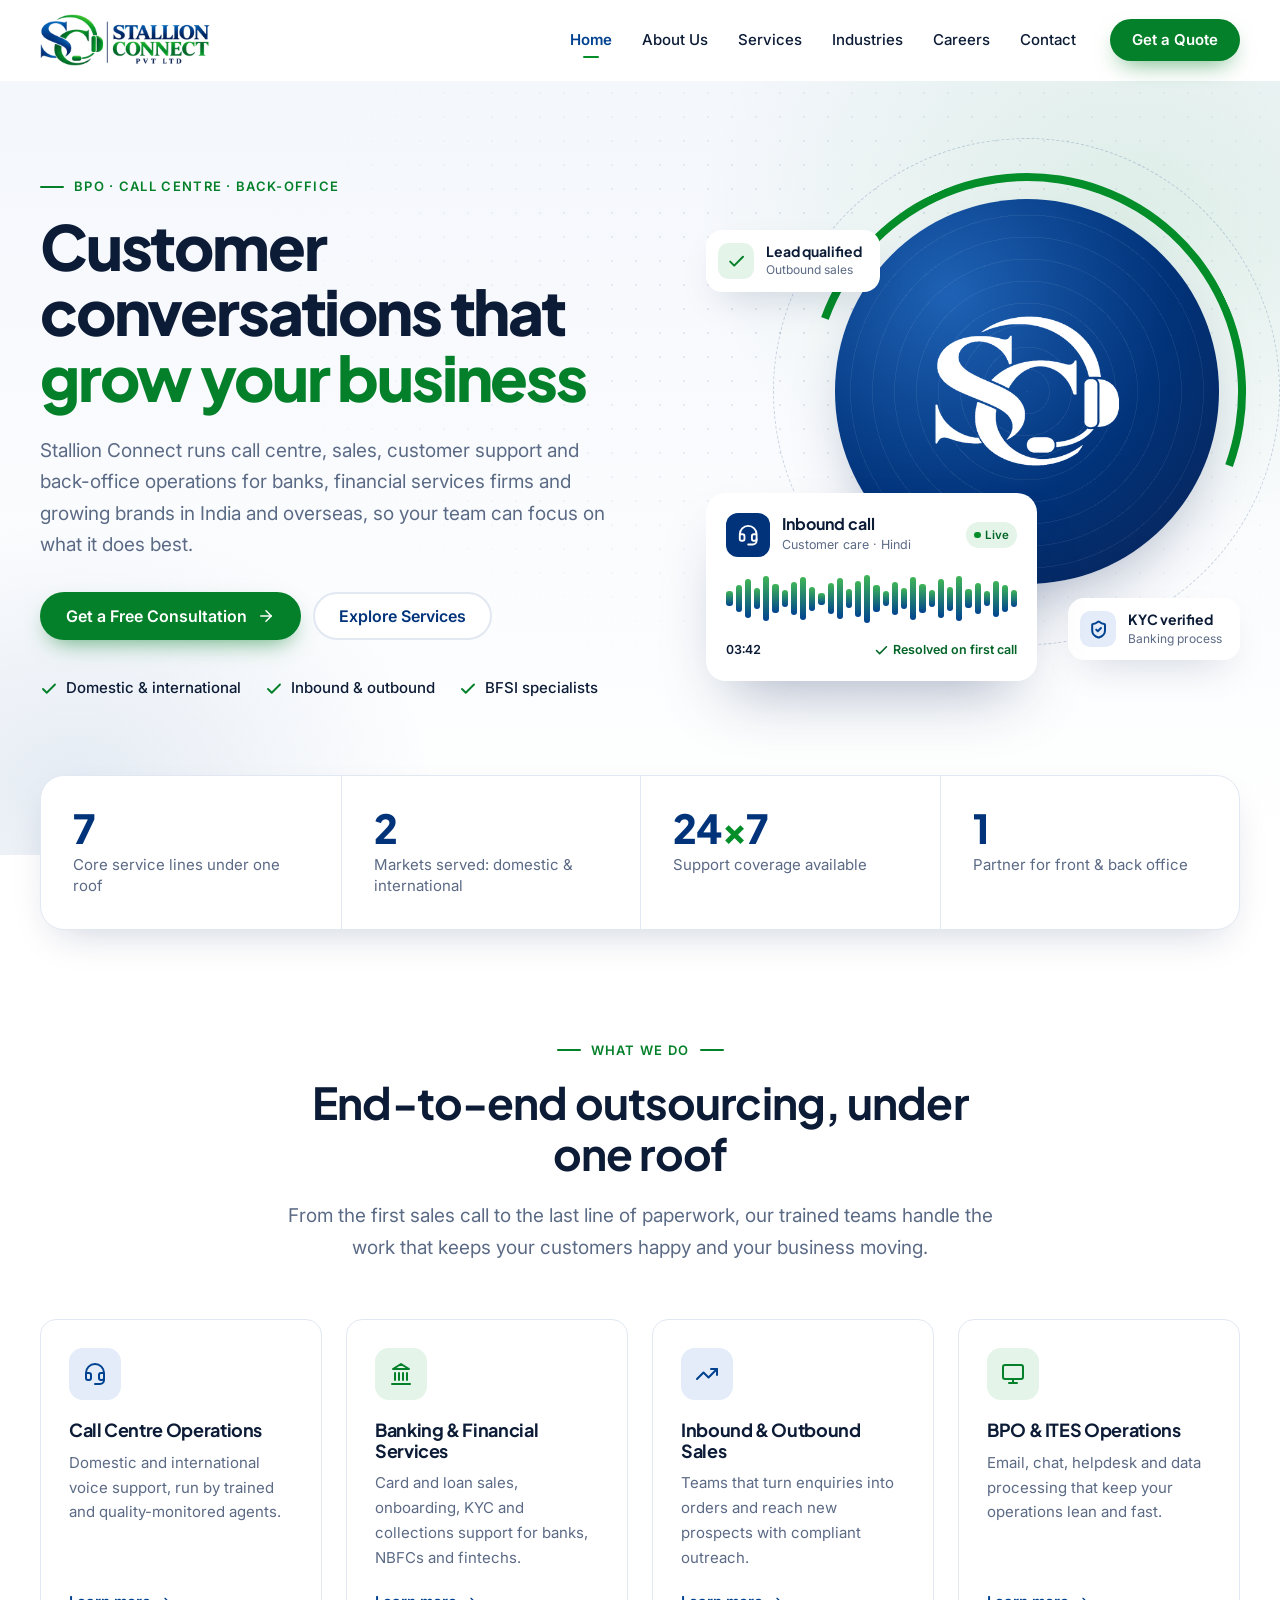
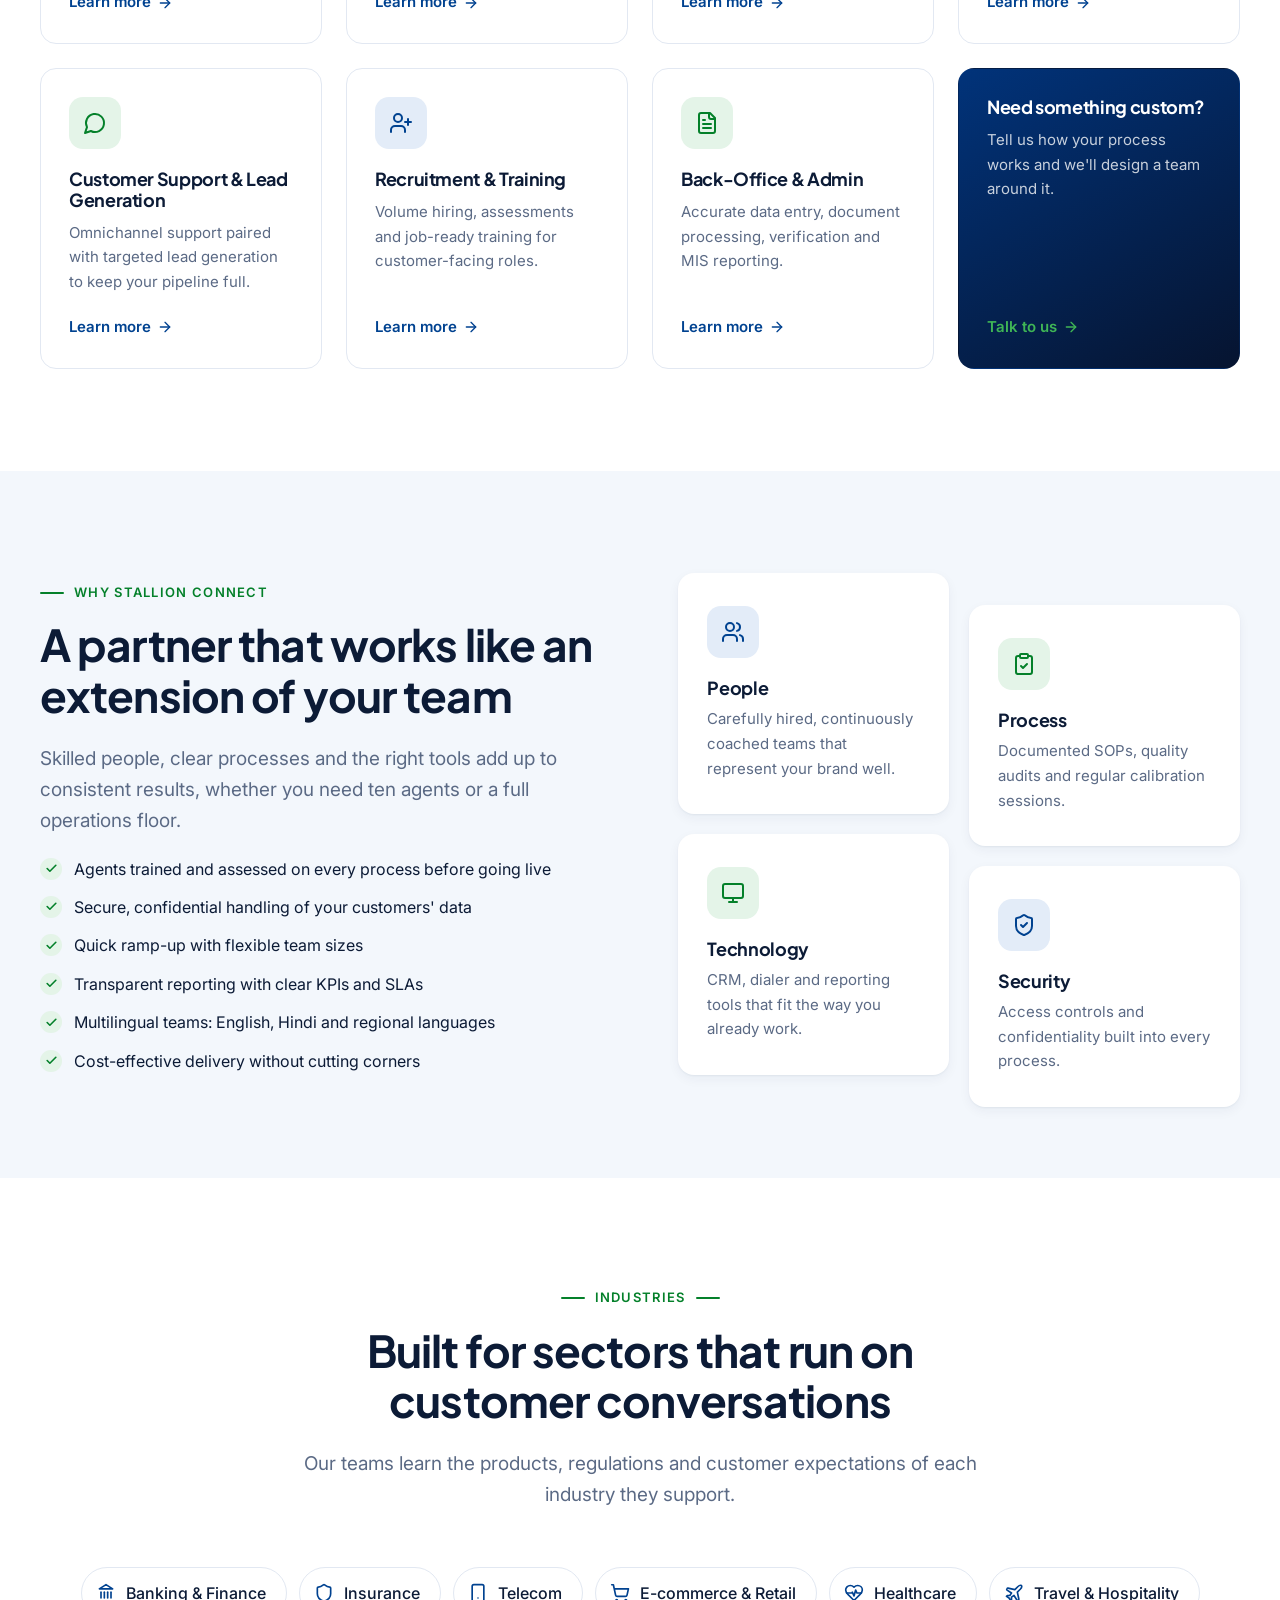
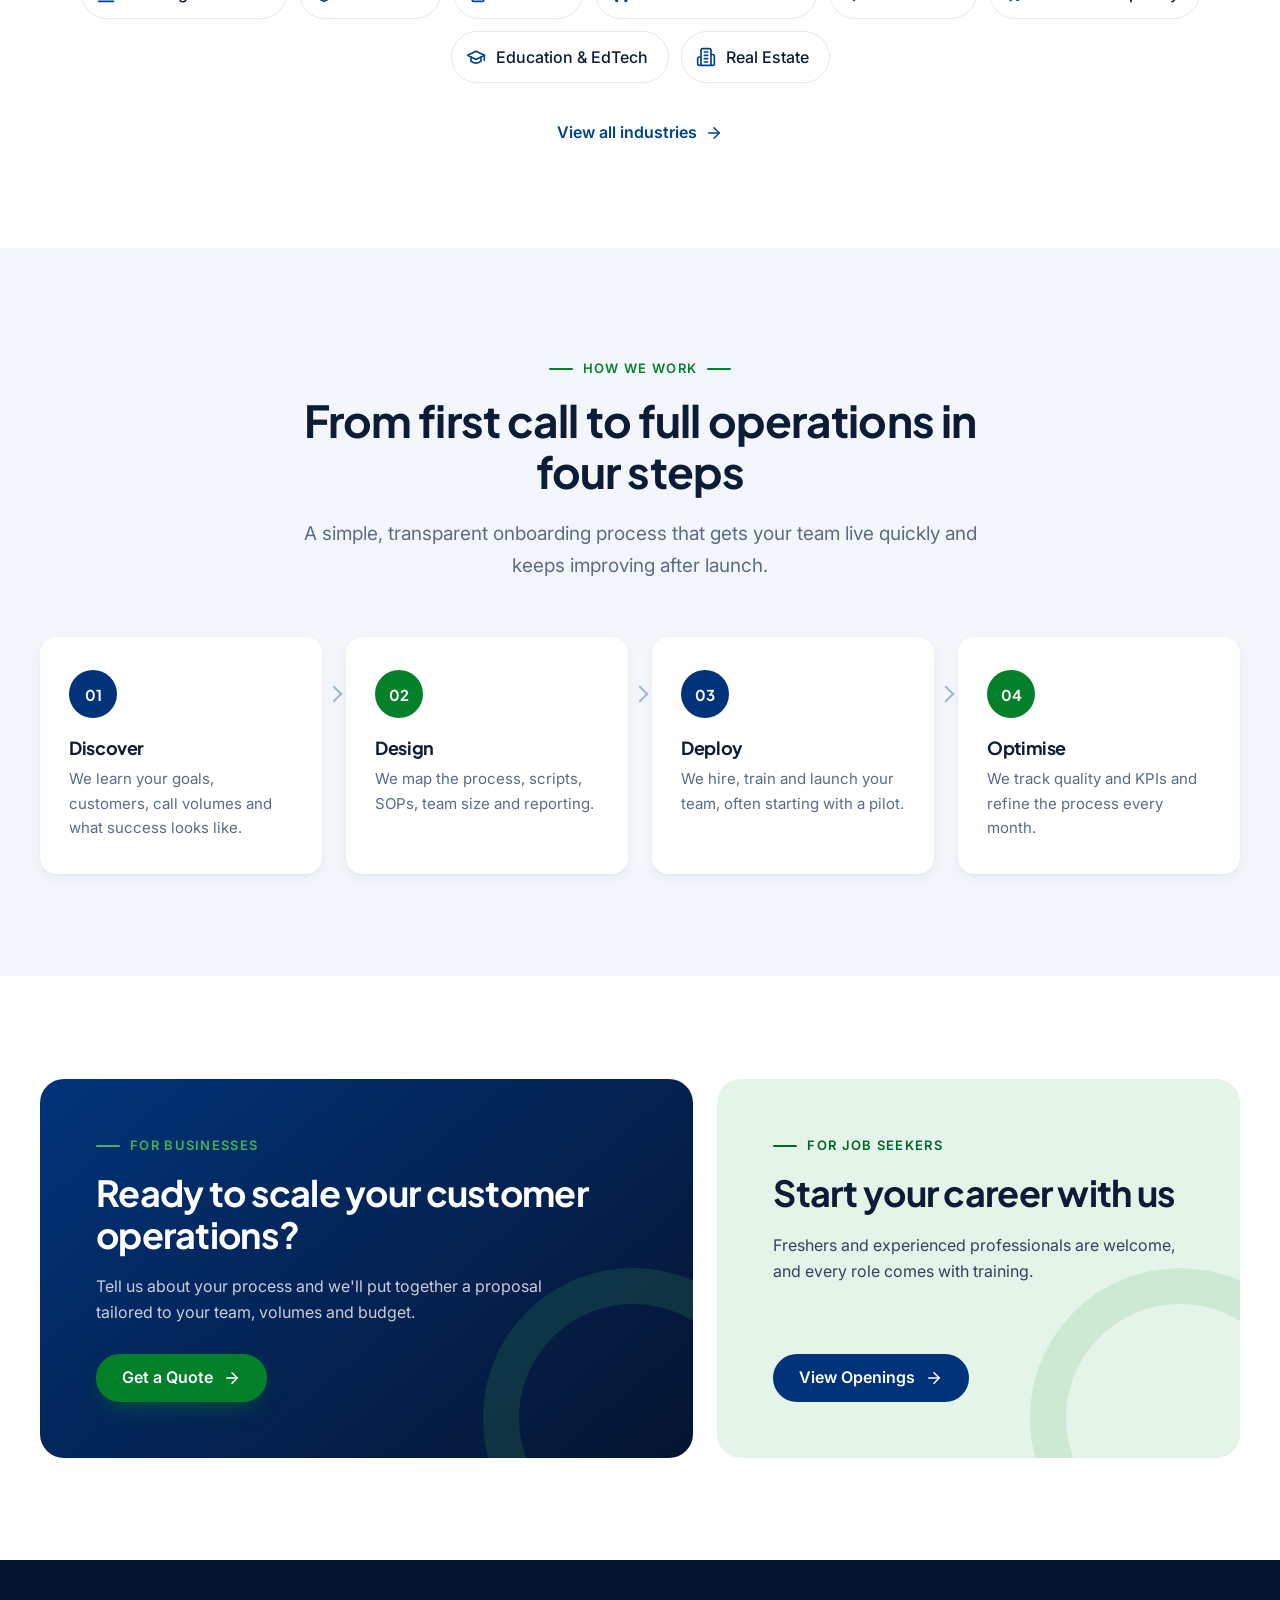
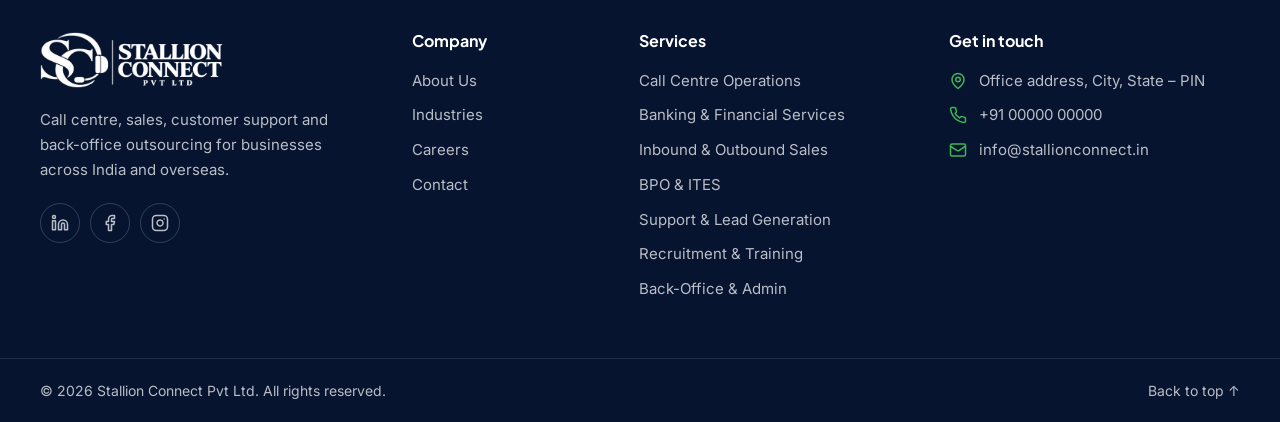
==== index.html @ c13dc46a "Add Stallion Connect company website Six-page static site (Home, About, Services, Industries, Career" ====
<!DOCTYPE html>
<html lang="en">
<head>
  <meta charset="UTF-8">
  <meta name="viewport" content="width=device-width, initial-scale=1">
  <title>Stallion Connect Pvt Ltd | Call Centre, BPO &amp; Back-Office Services</title>
  <meta name="description" content="Stallion Connect Pvt Ltd provides domestic and international call centre operations, banking and financial services outsourcing, inbound and outbound sales, customer support, lead generation, recruitment and back-office services.">
  <meta name="theme-color" content="#01337a">
  <meta property="og:type" content="website">
  <meta property="og:site_name" content="Stallion Connect Pvt Ltd">
  <meta property="og:title" content="Stallion Connect Pvt Ltd | Call Centre, BPO &amp; Back-Office Services">
  <meta property="og:description" content="Call centre, sales, customer support and back-office outsourcing for businesses across India and overseas.">
  <!-- og:image must be a full URL on the live domain -->
  <meta property="og:image" content="https://connectstallion.github.io/assets/img/og-image.jpg">
  <link rel="icon" href="favicon.ico" sizes="any">
  <link rel="icon" type="image/png" sizes="32x32" href="assets/img/favicon-32.png">
  <link rel="apple-touch-icon" href="assets/img/apple-touch-icon.png">
  <link rel="preconnect" href="https://fonts.googleapis.com">
  <link rel="preconnect" href="https://fonts.gstatic.com" crossorigin>
  <link rel="stylesheet" href="https://fonts.googleapis.com/css2?family=Inter:wght@400;500;600&amp;family=Plus+Jakarta+Sans:wght@600;700;800&amp;display=swap">
  <link rel="stylesheet" href="assets/css/styles.css">
  <script>document.documentElement.classList.add('js');</script>
  <script src="assets/js/main.js" defer></script>
</head>
<body>
  <a class="skip-link" href="#main">Skip to content</a>

  <header class="site-header">
    <div class="container header-inner">
      <a class="brand" href="index.html">
        <img src="assets/img/logo.png" alt="Stallion Connect Pvt Ltd" width="490" height="150">
      </a>
      <nav class="site-nav" id="site-nav" aria-label="Main">
        <ul class="nav-list">
          <li><a href="index.html" aria-current="page">Home</a></li>
          <li><a href="about.html">About Us</a></li>
          <li><a href="services.html">Services</a></li>
          <li><a href="industries.html">Industries</a></li>
          <li><a href="careers.html">Careers</a></li>
          <li><a href="contact.html">Contact</a></li>
        </ul>
        <a class="btn btn-primary btn-sm nav-cta" href="contact.html">Get a Quote</a>
      </nav>
      <button class="nav-toggle" type="button" aria-expanded="false" aria-controls="site-nav" aria-label="Open menu">
        <span></span><span></span><span></span>
      </button>
    </div>
  </header>

  <main id="main">
    <!-- Hero -->
    <section class="hero">
      <div class="container hero-grid">
        <div class="hero-copy">
          <span class="eyebrow">BPO · Call Centre · Back-Office</span>
          <h1>Customer conversations that <span class="text-accent">grow your business</span></h1>
          <p class="lead">Stallion Connect runs call centre, sales, customer support and back-office operations for banks, financial services firms and growing brands in India and overseas, so your team can focus on what it does best.</p>
          <div class="hero-actions">
            <a class="btn btn-primary" href="contact.html">Get a Free Consultation <svg class="i" viewBox="0 0 24 24" aria-hidden="true"><path d="M5 12h14"/><path d="m12 5 7 7-7 7"/></svg></a>
            <a class="btn btn-secondary" href="services.html">Explore Services</a>
          </div>
          <ul class="hero-points">
            <li><svg class="i" viewBox="0 0 24 24" aria-hidden="true"><path d="M20 6 9 17l-5-5"/></svg>Domestic &amp; international</li>
            <li><svg class="i" viewBox="0 0 24 24" aria-hidden="true"><path d="M20 6 9 17l-5-5"/></svg>Inbound &amp; outbound</li>
            <li><svg class="i" viewBox="0 0 24 24" aria-hidden="true"><path d="M20 6 9 17l-5-5"/></svg>BFSI specialists</li>
          </ul>
        </div>

        <div class="hero-visual" aria-hidden="true">
          <div class="hv-orb">
            <span class="hv-ring"></span>
            <span class="hv-arc"></span>
            <div class="hv-circle"><img src="assets/img/logo-mark-white.png" alt="" width="320" height="320"></div>
          </div>
          <div class="hv-card hv-chip hv-chip-1">
            <span class="hv-chip-icon"><svg class="i" viewBox="0 0 24 24"><path d="M20 6 9 17l-5-5"/></svg></span>
            <span><strong>Lead qualified</strong><small>Outbound sales</small></span>
          </div>
          <div class="hv-card hv-chip hv-chip-2">
            <span class="hv-chip-icon"><svg class="i" viewBox="0 0 24 24"><path d="M20 13c0 5-3.5 7.5-7.66 8.95a1 1 0 0 1-.67-.01C7.5 20.5 4 18 4 13V6a1 1 0 0 1 1-1c2 0 4.5-1.2 6.24-2.72a1.17 1.17 0 0 1 1.52 0C14.51 3.81 17 5 19 5a1 1 0 0 1 1 1z"/><path d="m9 12 2 2 4-4"/></svg></span>
            <span><strong>KYC verified</strong><small>Banking process</small></span>
          </div>
          <div class="hv-card hv-call">
            <div class="hv-call-head">
              <span class="hv-avatar"><svg class="i" viewBox="0 0 24 24"><path d="M3 11h3a2 2 0 0 1 2 2v3a2 2 0 0 1-2 2H5a2 2 0 0 1-2-2v-5Zm0 0a9 9 0 1 1 18 0m0 0v5a2 2 0 0 1-2 2h-1a2 2 0 0 1-2-2v-3a2 2 0 0 1 2-2h3Z"/><path d="M21 16v2a4 4 0 0 1-4 4h-5"/></svg></span>
              <span class="hv-call-text"><strong>Inbound call</strong><small>Customer care · Hindi</small></span>
              <span class="hv-live"><i></i>Live</span>
            </div>
            <div class="hv-wave">
              <span style="--h:30%"></span><span style="--h:55%"></span><span style="--h:80%"></span><span style="--h:45%"></span>
              <span style="--h:95%"></span><span style="--h:60%"></span><span style="--h:35%"></span><span style="--h:70%"></span>
              <span style="--h:90%"></span><span style="--h:50%"></span><span style="--h:25%"></span><span style="--h:65%"></span>
              <span style="--h:85%"></span><span style="--h:40%"></span><span style="--h:75%"></span><span style="--h:100%"></span>
              <span style="--h:55%"></span><span style="--h:30%"></span><span style="--h:70%"></span><span style="--h:45%"></span>
              <span style="--h:90%"></span><span style="--h:60%"></span><span style="--h:35%"></span><span style="--h:80%"></span>
              <span style="--h:50%"></span><span style="--h:95%"></span><span style="--h:40%"></span><span style="--h:65%"></span>
              <span style="--h:30%"></span><span style="--h:75%"></span><span style="--h:55%"></span><span style="--h:35%"></span>
            </div>
            <div class="hv-call-foot">
              <span class="hv-timer">03:42</span>
              <span class="hv-tag"><svg class="i" viewBox="0 0 24 24"><path d="M20 6 9 17l-5-5"/></svg>Resolved on first call</span>
            </div>
          </div>
        </div>
      </div>
    </section>

    <!-- At a glance -->
    <section class="highlights" aria-label="At a glance">
      <div class="container">
        <!-- TODO: confirm these figures with the client -->
        <ul class="highlight-grid">
          <li><strong>7</strong><span>Core service lines under one roof</span></li>
          <li><strong>2</strong><span>Markets served: domestic &amp; international</span></li>
          <li><strong>24<span>×</span>7</strong><span>Support coverage available</span></li>
          <li><strong>1</strong><span>Partner for front &amp; back office</span></li>
        </ul>
      </div>
    </section>

    <!-- Services -->
    <section class="section">
      <div class="container">
        <div class="section-head center reveal">
          <span class="eyebrow">What we do</span>
          <h2>End-to-end outsourcing, under one roof</h2>
          <p class="lead">From the first sales call to the last line of paperwork, our trained teams handle the work that keeps your customers happy and your business moving.</p>
        </div>

        <div class="grid grid-4">
          <a class="service-card reveal" href="services.html#call-centre">
            <span class="icon-badge"><svg class="i" viewBox="0 0 24 24" aria-hidden="true"><path d="M3 11h3a2 2 0 0 1 2 2v3a2 2 0 0 1-2 2H5a2 2 0 0 1-2-2v-5Zm0 0a9 9 0 1 1 18 0m0 0v5a2 2 0 0 1-2 2h-1a2 2 0 0 1-2-2v-3a2 2 0 0 1 2-2h3Z"/><path d="M21 16v2a4 4 0 0 1-4 4h-5"/></svg></span>
            <h3>Call Centre Operations</h3>
            <p>Domestic and international voice support, run by trained and quality-monitored agents.</p>
            <span class="card-link">Learn more <svg class="i" viewBox="0 0 24 24" aria-hidden="true"><path d="M5 12h14"/><path d="m12 5 7 7-7 7"/></svg></span>
          </a>
          <a class="service-card reveal" style="--d:1" href="services.html#banking">
            <span class="icon-badge is-green"><svg class="i" viewBox="0 0 24 24" aria-hidden="true"><path d="M3 22h18"/><path d="M6 18v-7"/><path d="M10 18v-7"/><path d="M14 18v-7"/><path d="M18 18v-7"/><path d="M12 2 20 7H4z"/></svg></span>
            <h3>Banking &amp; Financial Services</h3>
            <p>Card and loan sales, onboarding, KYC and collections support for banks, NBFCs and fintechs.</p>
            <span class="card-link">Learn more <svg class="i" viewBox="0 0 24 24" aria-hidden="true"><path d="M5 12h14"/><path d="m12 5 7 7-7 7"/></svg></span>
          </a>
          <a class="service-card reveal" style="--d:2" href="services.html#sales">
            <span class="icon-badge"><svg class="i" viewBox="0 0 24 24" aria-hidden="true"><path d="m22 7-8.5 8.5-5-5L2 17"/><path d="M16 7h6v6"/></svg></span>
            <h3>Inbound &amp; Outbound Sales</h3>
            <p>Teams that turn enquiries into orders and reach new prospects with compliant outreach.</p>
            <span class="card-link">Learn more <svg class="i" viewBox="0 0 24 24" aria-hidden="true"><path d="M5 12h14"/><path d="m12 5 7 7-7 7"/></svg></span>
          </a>
          <a class="service-card reveal" style="--d:3" href="services.html#bpo-ites">
            <span class="icon-badge is-green"><svg class="i" viewBox="0 0 24 24" aria-hidden="true"><rect width="20" height="14" x="2" y="3" rx="2"/><path d="M8 21h8"/><path d="M12 17v4"/></svg></span>
            <h3>BPO &amp; ITES Operations</h3>
            <p>Email, chat, helpdesk and data processing that keep your operations lean and fast.</p>
            <span class="card-link">Learn more <svg class="i" viewBox="0 0 24 24" aria-hidden="true"><path d="M5 12h14"/><path d="m12 5 7 7-7 7"/></svg></span>
          </a>
          <a class="service-card reveal" href="services.html#support-leads">
            <span class="icon-badge is-green"><svg class="i" viewBox="0 0 24 24" aria-hidden="true"><path d="M7.9 20A9 9 0 1 0 4 16.1L2 22Z"/></svg></span>
            <h3>Customer Support &amp; Lead Generation</h3>
            <p>Omnichannel support paired with targeted lead generation to keep your pipeline full.</p>
            <span class="card-link">Learn more <svg class="i" viewBox="0 0 24 24" aria-hidden="true"><path d="M5 12h14"/><path d="m12 5 7 7-7 7"/></svg></span>
          </a>
          <a class="service-card reveal" style="--d:1" href="services.html#recruitment">
            <span class="icon-badge"><svg class="i" viewBox="0 0 24 24" aria-hidden="true"><path d="M16 21v-2a4 4 0 0 0-4-4H6a4 4 0 0 0-4 4v2"/><circle cx="9" cy="7" r="4"/><path d="M19 8v6"/><path d="M22 11h-6"/></svg></span>
            <h3>Recruitment &amp; Training</h3>
            <p>Volume hiring, assessments and job-ready training for customer-facing roles.</p>
            <span class="card-link">Learn more <svg class="i" viewBox="0 0 24 24" aria-hidden="true"><path d="M5 12h14"/><path d="m12 5 7 7-7 7"/></svg></span>
          </a>
          <a class="service-card reveal" style="--d:2" href="services.html#back-office">
            <span class="icon-badge is-green"><svg class="i" viewBox="0 0 24 24" aria-hidden="true"><path d="M15 2H6a2 2 0 0 0-2 2v16a2 2 0 0 0 2 2h12a2 2 0 0 0 2-2V7Z"/><path d="M14 2v4a2 2 0 0 0 2 2h4"/><path d="M10 9H8"/><path d="M16 13H8"/><path d="M16 17H8"/></svg></span>
            <h3>Back-Office &amp; Admin</h3>
            <p>Accurate data entry, document processing, verification and MIS reporting.</p>
            <span class="card-link">Learn more <svg class="i" viewBox="0 0 24 24" aria-hidden="true"><path d="M5 12h14"/><path d="m12 5 7 7-7 7"/></svg></span>
          </a>
          <a class="service-card is-cta reveal" style="--d:3" href="contact.html">
            <h3>Need something custom?</h3>
            <p>Tell us how your process works and we'll design a team around it.</p>
            <span class="card-link">Talk to us <svg class="i" viewBox="0 0 24 24" aria-hidden="true"><path d="M5 12h14"/><path d="m12 5 7 7-7 7"/></svg></span>
          </a>
        </div>
      </div>
    </section>

    <!-- Why us -->
    <section class="section section-soft">
      <div class="container split">
        <div class="reveal">
          <span class="eyebrow">Why Stallion Connect</span>
          <h2 class="h2">A partner that works like an extension of your team</h2>
          <p class="lead">Skilled people, clear processes and the right tools add up to consistent results, whether you need ten agents or a full operations floor.</p>
          <ul class="check-list">
            <li>Agents trained and assessed on every process before going live</li>
            <li>Secure, confidential handling of your customers' data</li>
            <li>Quick ramp-up with flexible team sizes</li>
            <li>Transparent reporting with clear KPIs and SLAs</li>
            <li>Multilingual teams: English, Hindi and regional languages</li>
            <li>Cost-effective delivery without cutting corners</li>
          </ul>
        </div>
        <div class="feature-tiles">
          <div class="card reveal">
            <span class="icon-badge"><svg class="i" viewBox="0 0 24 24" aria-hidden="true"><path d="M16 21v-2a4 4 0 0 0-4-4H6a4 4 0 0 0-4 4v2"/><circle cx="9" cy="7" r="4"/><path d="M22 21v-2a4 4 0 0 0-3-3.87"/><path d="M16 3.13a4 4 0 0 1 0 7.75"/></svg></span>
            <h3>People</h3>
            <p>Carefully hired, continuously coached teams that represent your brand well.</p>
          </div>
          <div class="card reveal" style="--d:1">
            <span class="icon-badge is-green"><svg class="i" viewBox="0 0 24 24" aria-hidden="true"><rect width="8" height="4" x="8" y="2" rx="1"/><path d="M16 4h2a2 2 0 0 1 2 2v14a2 2 0 0 1-2 2H6a2 2 0 0 1-2-2V6a2 2 0 0 1 2-2h2"/><path d="m9 14 2 2 4-4"/></svg></span>
            <h3>Process</h3>
            <p>Documented SOPs, quality audits and regular calibration sessions.</p>
          </div>
          <div class="card reveal" style="--d:2">
            <span class="icon-badge is-green"><svg class="i" viewBox="0 0 24 24" aria-hidden="true"><rect width="20" height="14" x="2" y="3" rx="2"/><path d="M8 21h8"/><path d="M12 17v4"/></svg></span>
            <h3>Technology</h3>
            <p>CRM, dialer and reporting tools that fit the way you already work.</p>
          </div>
          <div class="card reveal" style="--d:3">
            <span class="icon-badge"><svg class="i" viewBox="0 0 24 24" aria-hidden="true"><path d="M20 13c0 5-3.5 7.5-7.66 8.95a1 1 0 0 1-.67-.01C7.5 20.5 4 18 4 13V6a1 1 0 0 1 1-1c2 0 4.5-1.2 6.24-2.72a1.17 1.17 0 0 1 1.52 0C14.51 3.81 17 5 19 5a1 1 0 0 1 1 1z"/><path d="m9 12 2 2 4-4"/></svg></span>
            <h3>Security</h3>
            <p>Access controls and confidentiality built into every process.</p>
          </div>
        </div>
      </div>
    </section>

    <!-- Industries -->
    <section class="section">
      <div class="container">
        <div class="section-head center reveal">
          <span class="eyebrow">Industries</span>
          <h2>Built for sectors that run on customer conversations</h2>
          <p class="lead">Our teams learn the products, regulations and customer expectations of each industry they support.</p>
        </div>
        <ul class="chip-list reveal">
          <li><a class="chip" href="industries.html#bfsi"><svg class="i" viewBox="0 0 24 24" aria-hidden="true"><path d="M3 22h18"/><path d="M6 18v-7"/><path d="M10 18v-7"/><path d="M14 18v-7"/><path d="M18 18v-7"/><path d="M12 2 20 7H4z"/></svg>Banking &amp; Finance</a></li>
          <li><a class="chip" href="industries.html#insurance"><svg class="i" viewBox="0 0 24 24" aria-hidden="true"><path d="M20 13c0 5-3.5 7.5-7.66 8.95a1 1 0 0 1-.67-.01C7.5 20.5 4 18 4 13V6a1 1 0 0 1 1-1c2 0 4.5-1.2 6.24-2.72a1.17 1.17 0 0 1 1.52 0C14.51 3.81 17 5 19 5a1 1 0 0 1 1 1z"/></svg>Insurance</a></li>
          <li><a class="chip" href="industries.html#telecom"><svg class="i" viewBox="0 0 24 24" aria-hidden="true"><rect width="14" height="20" x="5" y="2" rx="2"/><path d="M12 18h.01"/></svg>Telecom</a></li>
          <li><a class="chip" href="industries.html#ecommerce"><svg class="i" viewBox="0 0 24 24" aria-hidden="true"><circle cx="8" cy="21" r="1"/><circle cx="19" cy="21" r="1"/><path d="M2.05 2.05h2l2.66 12.42a2 2 0 0 0 2 1.58h9.78a2 2 0 0 0 1.95-1.57l1.65-7.43H5.12"/></svg>E-commerce &amp; Retail</a></li>
          <li><a class="chip" href="industries.html#healthcare"><svg class="i" viewBox="0 0 24 24" aria-hidden="true"><path d="M19 14c1.49-1.46 3-3.21 3-5.5A5.5 5.5 0 0 0 16.5 3c-1.76 0-3 .5-4.5 2-1.5-1.5-2.74-2-4.5-2A5.5 5.5 0 0 0 2 8.5c0 2.3 1.5 4.05 3 5.5l7 7Z"/><path d="M3.22 12H9.5l.5-1 2 4.5 2-7 1.5 3.5h5.27"/></svg>Healthcare</a></li>
          <li><a class="chip" href="industries.html#travel"><svg class="i" viewBox="0 0 24 24" aria-hidden="true"><path d="M17.8 19.2 16 11l3.5-3.5C21 6 21.5 4 21 3c-1-.5-3 0-4.5 1.5L13 8 4.8 6.2c-.5-.1-.9.1-1.1.5l-.3.5c-.2.5-.1 1 .3 1.3L9 12l-2 3H4l-1 1 3 2 2 3 1-1v-3l3-2 3.5 5.3c.3.4.8.5 1.3.3l.5-.2c.4-.3.6-.7.5-1.2z"/></svg>Travel &amp; Hospitality</a></li>
          <li><a class="chip" href="industries.html#education"><svg class="i" viewBox="0 0 24 24" aria-hidden="true"><path d="M22 10 12 5 2 10l10 5 10-5Z"/><path d="M22 10v6"/><path d="M6 12v5c3 3 9 3 12 0v-5"/></svg>Education &amp; EdTech</a></li>
          <li><a class="chip" href="industries.html#real-estate"><svg class="i" viewBox="0 0 24 24" aria-hidden="true"><path d="M6 22V4a2 2 0 0 1 2-2h8a2 2 0 0 1 2 2v18Z"/><path d="M6 12H4a2 2 0 0 0-2 2v6a2 2 0 0 0 2 2h2"/><path d="M18 9h2a2 2 0 0 1 2 2v9a2 2 0 0 1-2 2h-2"/><path d="M10 6h4"/><path d="M10 10h4"/><path d="M10 14h4"/><path d="M10 18h4"/></svg>Real Estate</a></li>
        </ul>
        <p class="center-link"><a class="link-arrow" href="industries.html">View all industries <svg class="i" viewBox="0 0 24 24" aria-hidden="true"><path d="M5 12h14"/><path d="m12 5 7 7-7 7"/></svg></a></p>
      </div>
    </section>

    <!-- Process -->
    <section class="section section-soft">
      <div class="container">
        <div class="section-head center reveal">
          <span class="eyebrow">How we work</span>
          <h2>From first call to full operations in four steps</h2>
          <p class="lead">A simple, transparent onboarding process that gets your team live quickly and keeps improving after launch.</p>
        </div>
        <ol class="steps">
          <li class="step reveal"><h3>Discover</h3><p>We learn your goals, customers, call volumes and what success looks like.</p></li>
          <li class="step reveal" style="--d:1"><h3>Design</h3><p>We map the process, scripts, SOPs, team size and reporting.</p></li>
          <li class="step reveal" style="--d:2"><h3>Deploy</h3><p>We hire, train and launch your team, often starting with a pilot.</p></li>
          <li class="step reveal" style="--d:3"><h3>Optimise</h3><p>We track quality and KPIs and refine the process every month.</p></li>
        </ol>
      </div>
    </section>

    <!-- Calls to action -->
    <section class="section">
      <div class="container cta-duo">
        <div class="cta-card is-navy reveal">
          <span class="eyebrow">For businesses</span>
          <h2>Ready to scale your customer operations?</h2>
          <p>Tell us about your process and we'll put together a proposal tailored to your team, volumes and budget.</p>
          <a class="btn btn-primary" href="contact.html">Get a Quote <svg class="i" viewBox="0 0 24 24" aria-hidden="true"><path d="M5 12h14"/><path d="m12 5 7 7-7 7"/></svg></a>
        </div>
        <div class="cta-card is-green reveal" style="--d:1">
          <span class="eyebrow">For job seekers</span>
          <h2>Start your career with us</h2>
          <p>Freshers and experienced professionals are welcome, and every role comes with training.</p>
          <a class="btn btn-navy" href="careers.html">View Openings <svg class="i" viewBox="0 0 24 24" aria-hidden="true"><path d="M5 12h14"/><path d="m12 5 7 7-7 7"/></svg></a>
        </div>
      </div>
    </section>
  </main>

  <footer class="site-footer">
    <div class="container footer-grid">
      <div class="footer-brand">
        <img src="assets/img/logo-white.png" alt="Stallion Connect Pvt Ltd" width="490" height="150" loading="lazy">
        <p>Call centre, sales, customer support and back-office outsourcing for businesses across India and overseas.</p>
        <!-- TODO: replace # with the company's social media profile links -->
        <div class="social">
          <a href="#" aria-label="LinkedIn"><svg class="i" viewBox="0 0 24 24" aria-hidden="true"><path d="M16 8a6 6 0 0 1 6 6v7h-4v-7a2 2 0 0 0-2-2 2 2 0 0 0-2 2v7h-4v-7a6 6 0 0 1 6-6z"/><rect width="4" height="12" x="2" y="9"/><circle cx="4" cy="4" r="2"/></svg></a>
          <a href="#" aria-label="Facebook"><svg class="i" viewBox="0 0 24 24" aria-hidden="true"><path d="M18 2h-3a5 5 0 0 0-5 5v3H7v4h3v8h4v-8h3l1-4h-4V7a1 1 0 0 1 1-1h3z"/></svg></a>
          <a href="#" aria-label="Instagram"><svg class="i" viewBox="0 0 24 24" aria-hidden="true"><rect width="20" height="20" x="2" y="2" rx="5"/><path d="M16 11.37A4 4 0 1 1 12.63 8 4 4 0 0 1 16 11.37z"/><path d="M17.5 6.5h.01"/></svg></a>
        </div>
      </div>
      <div>
        <h2 class="footer-title">Company</h2>
        <ul class="footer-links">
          <li><a href="about.html">About Us</a></li>
          <li><a href="industries.html">Industries</a></li>
          <li><a href="careers.html">Careers</a></li>
          <li><a href="contact.html">Contact</a></li>
        </ul>
      </div>
      <div>
        <h2 class="footer-title">Services</h2>
        <ul class="footer-links">
          <li><a href="services.html#call-centre">Call Centre Operations</a></li>
          <li><a href="services.html#banking">Banking &amp; Financial Services</a></li>
          <li><a href="services.html#sales">Inbound &amp; Outbound Sales</a></li>
          <li><a href="services.html#bpo-ites">BPO &amp; ITES</a></li>
          <li><a href="services.html#support-leads">Support &amp; Lead Generation</a></li>
          <li><a href="services.html#recruitment">Recruitment &amp; Training</a></li>
          <li><a href="services.html#back-office">Back-Office &amp; Admin</a></li>
        </ul>
      </div>
      <div>
        <h2 class="footer-title">Get in touch</h2>
        <!-- TODO: replace with the company's real address, phone and email -->
        <ul class="footer-contact">
          <li><svg class="i" viewBox="0 0 24 24" aria-hidden="true"><path d="M20 10c0 6-8 12-8 12s-8-6-8-12a8 8 0 0 1 16 0Z"/><circle cx="12" cy="10" r="3"/></svg><span>Office address, City, State – PIN</span></li>
          <li><svg class="i" viewBox="0 0 24 24" aria-hidden="true"><path d="M22 16.92v3a2 2 0 0 1-2.18 2 19.79 19.79 0 0 1-8.63-3.07 19.5 19.5 0 0 1-6-6 19.79 19.79 0 0 1-3.07-8.67A2 2 0 0 1 4.11 2h3a2 2 0 0 1 2 1.72 12.84 12.84 0 0 0 .7 2.81 2 2 0 0 1-.45 2.11L8.09 9.91a16 16 0 0 0 6 6l1.27-1.27a2 2 0 0 1 2.11-.45 12.84 12.84 0 0 0 2.81.7A2 2 0 0 1 22 16.92z"/></svg><a href="tel:+910000000000">+91 00000 00000</a></li>
          <li><svg class="i" viewBox="0 0 24 24" aria-hidden="true"><rect width="20" height="16" x="2" y="4" rx="2"/><path d="m22 7-8.97 5.7a1.94 1.94 0 0 1-2.06 0L2 7"/></svg><a href="mailto:info@stallionconnect.in">info@stallionconnect.in</a></li>
        </ul>
      </div>
    </div>
    <div class="footer-bottom">
      <div class="container">
        <p>© <span data-year>2026</span> Stallion Connect Pvt Ltd. All rights reserved.</p>
        <a href="#top">Back to top ↑</a>
      </div>
    </div>
  </footer>
</body>
</html>
---- assets/css/styles.css ----
/* ==========================================================================
   Stallion Connect Pvt Ltd — website styles
   Brand colours are sampled from the logo: navy #01337a / #004290, green #038e29
   ========================================================================== */

:root {
  /* Brand */
  --navy-950: #061430;
  --navy-900: #0a2152;
  --navy-800: #01337a;
  --navy-700: #004290;
  --blue-100: #e3ecf8;
  --blue-50: #f3f7fc;
  --green-700: #026527;
  --green-600: #04802a;
  --green-500: #038e29;
  --green-400: #3fb556;
  --green-100: #e4f4e8;

  /* Neutrals */
  --ink: #0c1b36;
  --text: #33415c;
  --muted: #5b6a85;
  --line: #e2e8f2;
  --white: #fff;
  --danger: #b42318;

  /* Type */
  --font-head: "Plus Jakarta Sans", system-ui, -apple-system, "Segoe UI", Roboto, sans-serif;
  --font-body: "Inter", system-ui, -apple-system, "Segoe UI", Roboto, sans-serif;

  /* Shape */
  --radius-sm: 10px;
  --radius: 16px;
  --radius-lg: 24px;
  --shadow-sm: 0 1px 2px rgb(10 33 82 / .05), 0 4px 12px rgb(10 33 82 / .05);
  --shadow: 0 16px 40px -16px rgb(10 33 82 / .22);
  --shadow-lg: 0 32px 64px -24px rgb(10 33 82 / .35);

  /* Layout */
  --container: 1200px;
  --gutter: 16px;
  --header-h: 68px;
}

@media (min-width: 768px) {
  :root { --gutter: 24px; --header-h: 80px; }
}

/* Base
   ========================================================================== */

*, *::before, *::after { box-sizing: border-box; }

html {
  -webkit-text-size-adjust: 100%;
  scroll-behavior: smooth;
  scroll-padding-top: calc(var(--header-h) + 16px);
}

body {
  margin: 0;
  font-family: var(--font-body);
  font-size: 1rem;
  line-height: 1.65;
  color: var(--text);
  background: var(--white);
  -webkit-font-smoothing: antialiased;
  text-rendering: optimizeLegibility;
}

img, svg { display: block; max-width: 100%; }
img { height: auto; }

h1, h2, h3, h4 {
  margin: 0 0 .5em;
  font-family: var(--font-head);
  font-weight: 700;
  line-height: 1.15;
  letter-spacing: -0.02em;
  color: var(--ink);
}
h1 { font-weight: 800; }
p { margin: 0 0 1em; }
ul, ol { margin: 0; }

a { color: var(--navy-700); text-decoration: none; transition: color .2s; }
a:hover { color: var(--green-600); }

:focus-visible { outline: 3px solid var(--green-400); outline-offset: 3px; border-radius: 6px; }
::selection { background: var(--green-100); color: var(--ink); }

.skip-link {
  position: absolute;
  top: -60px;
  left: 16px;
  z-index: 100;
  padding: 10px 16px;
  border-radius: 8px;
  background: var(--navy-800);
  color: #fff;
  font-weight: 600;
}
.skip-link:focus { top: 12px; color: #fff; }

/* Layout helpers
   ========================================================================== */

.container { width: min(100% - 2 * var(--gutter), var(--container)); margin-inline: auto; }

.section { padding-block: clamp(64px, 8vw, 112px); }
.section.flush-top { padding-top: 0; }
.section-soft { background: var(--blue-50); }

.section-head { max-width: 720px; margin-bottom: clamp(36px, 5vw, 56px); }
.section-head.center { margin-inline: auto; text-align: center; }
.section-head p:last-child { margin-bottom: 0; }
.section-head h2, .h2 { font-size: clamp(1.75rem, 1.25rem + 2vw, 2.75rem); }

.eyebrow {
  display: inline-flex;
  align-items: center;
  gap: 10px;
  margin-bottom: 16px;
  font-size: .8125rem;
  font-weight: 600;
  letter-spacing: .1em;
  text-transform: uppercase;
  color: var(--green-600);
}
.eyebrow::before,
.section-head.center .eyebrow::after {
  content: "";
  width: 24px;
  height: 2px;
  border-radius: 2px;
  background: currentColor;
}

.lead { font-size: clamp(1.0625rem, 1rem + .25vw, 1.1875rem); color: var(--muted); }
.text-accent { color: var(--green-600); }

.grid { display: grid; gap: 24px; }
.grid-2 { grid-template-columns: repeat(2, minmax(0, 1fr)); }
.grid-3 { grid-template-columns: repeat(3, minmax(0, 1fr)); }
.grid-4 { grid-template-columns: repeat(4, minmax(0, 1fr)); }

@media (max-width: 1024px) {
  .grid-3, .grid-4 { grid-template-columns: repeat(2, minmax(0, 1fr)); }
}
@media (max-width: 640px) {
  .grid-2, .grid-3, .grid-4 { grid-template-columns: minmax(0, 1fr); }
}

.split {
  display: grid;
  grid-template-columns: repeat(2, minmax(0, 1fr));
  gap: clamp(40px, 6vw, 80px);
  align-items: center;
}
@media (max-width: 960px) {
  .split { grid-template-columns: minmax(0, 1fr); }
}

/* Icons & badges
   ========================================================================== */

.i {
  width: 24px;
  height: 24px;
  flex: none;
  fill: none;
  stroke: currentColor;
  stroke-width: 2;
  stroke-linecap: round;
  stroke-linejoin: round;
}

.icon-badge {
  display: grid;
  place-items: center;
  flex: none;
  width: 52px;
  height: 52px;
  border-radius: 14px;
  background: var(--blue-100);
  color: var(--navy-700);
  transition: background-color .25s, color .25s;
}
.icon-badge.is-green { background: var(--green-100); color: var(--green-600); }
.icon-badge.lg { width: 64px; height: 64px; border-radius: 18px; }
.icon-badge.lg .i { width: 30px; height: 30px; }

/* Buttons & links
   ========================================================================== */

.btn {
  display: inline-flex;
  align-items: center;
  justify-content: center;
  gap: 10px;
  min-height: 48px;
  padding: 12px 24px;
  border: 2px solid transparent;
  border-radius: 999px;
  font: 600 1rem/1.2 var(--font-body);
  text-align: center;
  cursor: pointer;
  transition: background-color .2s, color .2s, border-color .2s, transform .2s, box-shadow .2s;
}
.btn .i { width: 18px; height: 18px; transition: transform .2s; }
.btn:hover .i { transform: translateX(3px); }
.btn:disabled { opacity: .7; cursor: progress; }

.btn-primary { background: var(--green-600); color: #fff; box-shadow: 0 10px 24px -10px rgb(4 128 42 / .7); }
.btn-primary:hover { background: var(--green-700); color: #fff; transform: translateY(-1px); }

.btn-secondary { background: #fff; color: var(--navy-800); border-color: var(--line); }
.btn-secondary:hover { border-color: var(--navy-700); color: var(--navy-700); }

.btn-navy { background: var(--navy-800); color: #fff; }
.btn-navy:hover { background: var(--navy-900); color: #fff; transform: translateY(-1px); }

.btn-light { background: #fff; color: var(--navy-800); }
.btn-light:hover { background: var(--green-100); color: var(--navy-900); }

.btn-outline-light { color: #fff; border-color: rgb(255 255 255 / .4); }
.btn-outline-light:hover { color: #fff; border-color: #fff; background: rgb(255 255 255 / .08); }

.btn-sm { min-height: 42px; padding: 8px 20px; font-size: .9375rem; }

.link-arrow {
  display: inline-flex;
  align-items: center;
  gap: 8px;
  font-weight: 600;
  color: var(--navy-700);
}
.link-arrow .i { width: 18px; height: 18px; transition: transform .2s; }
.link-arrow:hover .i { transform: translateX(4px); }

/* Header & navigation
   ========================================================================== */

.site-header {
  position: sticky;
  top: 0;
  z-index: 50;
  background: rgb(255 255 255 / .92);
  -webkit-backdrop-filter: saturate(180%) blur(14px);
  backdrop-filter: saturate(180%) blur(14px);
  border-bottom: 1px solid transparent;
  transition: border-color .25s, box-shadow .25s;
}
.site-header.is-scrolled,
.site-header.nav-open {
  border-bottom-color: var(--line);
  box-shadow: 0 8px 24px -16px rgb(10 33 82 / .25);
}

.header-inner {
  display: flex;
  align-items: center;
  justify-content: space-between;
  gap: 24px;
  height: var(--header-h);
}

.brand { flex: none; }
.brand img { width: auto; height: 44px; }
@media (min-width: 768px) {
  .brand img { height: 52px; }
}

.site-nav { display: flex; align-items: center; gap: 20px; }

.nav-list { display: flex; align-items: center; gap: 2px; padding: 0; list-style: none; }
.nav-list a {
  position: relative;
  display: block;
  padding: 8px 14px;
  border-radius: 999px;
  font-size: .9375rem;
  font-weight: 500;
  color: var(--ink);
}
.nav-list a:hover { color: var(--navy-700); background: var(--blue-50); }
.nav-list a[aria-current="page"] { color: var(--navy-700); font-weight: 600; }
.nav-list a[aria-current="page"]::after {
  content: "";
  position: absolute;
  left: 50%;
  bottom: 2px;
  width: 16px;
  height: 2px;
  border-radius: 2px;
  background: var(--green-500);
  transform: translateX(-50%);
}

.nav-toggle { display: none; }

@media (max-width: 1080px) {
  .nav-toggle {
    display: inline-flex;
    flex-direction: column;
    justify-content: center;
    gap: 5px;
    width: 44px;
    height: 44px;
    padding: 0 11px;
    border: 1px solid var(--line);
    border-radius: 12px;
    background: #fff;
    cursor: pointer;
  }
  .nav-toggle span {
    display: block;
    height: 2px;
    border-radius: 2px;
    background: var(--ink);
    transition: transform .25s, opacity .25s;
  }
  .nav-open .nav-toggle span:nth-child(1) { transform: translateY(7px) rotate(45deg); }
  .nav-open .nav-toggle span:nth-child(2) { opacity: 0; }
  .nav-open .nav-toggle span:nth-child(3) { transform: translateY(-7px) rotate(-45deg); }

  .site-nav {
    position: absolute;
    top: 100%;
    left: 0;
    right: 0;
    flex-direction: column;
    align-items: stretch;
    gap: 16px;
    max-height: calc(100vh - var(--header-h));
    overflow-y: auto;
    padding: 12px var(--gutter) 24px;
    background: #fff;
    border-bottom: 1px solid var(--line);
    box-shadow: 0 24px 40px -24px rgb(10 33 82 / .3);
    opacity: 0;
    visibility: hidden;
    transform: translateY(-8px);
    transition: opacity .25s, transform .25s, visibility .25s;
  }
  .nav-open .site-nav { opacity: 1; visibility: visible; transform: none; }

  .nav-list { flex-direction: column; align-items: stretch; }
  .nav-list a { padding: 14px 12px; border-radius: 12px; font-size: 1.0625rem; }
  .nav-list a[aria-current="page"] { background: var(--blue-50); }
  .nav-list a[aria-current="page"]::after { display: none; }
  .nav-cta { width: 100%; }
}

/* Home hero
   ========================================================================== */

.hero {
  position: relative;
  isolation: isolate;
  overflow: hidden;
  padding: clamp(48px, 7vw, 88px) 0 clamp(112px, 12vw, 160px);
}
.hero::before {
  content: "";
  position: absolute;
  inset: 0;
  z-index: -2;
  background:
    radial-gradient(48% 60% at 88% 18%, rgb(3 142 41 / .1), transparent 70%),
    radial-gradient(40% 50% at 6% 92%, rgb(0 66 144 / .1), transparent 70%),
    linear-gradient(180deg, #f4f7fc 0%, #fff 100%);
}
.hero::after {
  content: "";
  position: absolute;
  inset: 0;
  z-index: -1;
  background-image: radial-gradient(rgb(1 51 122 / .13) 1px, transparent 1.5px);
  background-size: 24px 24px;
  -webkit-mask-image: radial-gradient(70% 70% at 70% 30%, #000 0%, transparent 75%);
  mask-image: radial-gradient(70% 70% at 70% 30%, #000 0%, transparent 75%);
}

.hero-grid {
  display: grid;
  grid-template-columns: minmax(0, 1.05fr) minmax(0, .95fr);
  gap: clamp(40px, 6vw, 80px);
  align-items: center;
}
.hero h1 {
  margin-bottom: 24px;
  font-size: clamp(2.25rem, 1.4rem + 3.4vw, 3.875rem);
  line-height: 1.06;
  letter-spacing: -0.035em;
}
.hero .lead { max-width: 56ch; margin-bottom: 32px; }

.hero-actions { display: flex; flex-wrap: wrap; gap: 12px; margin-bottom: 36px; }

.hero-points {
  display: flex;
  flex-wrap: wrap;
  gap: 10px 24px;
  padding: 0;
  list-style: none;
  font-size: .9375rem;
  font-weight: 500;
  color: var(--ink);
}
.hero-points li { display: inline-flex; align-items: center; gap: 8px; }
.hero-points .i { width: 18px; height: 18px; stroke-width: 2.5; color: var(--green-600); }

@media (max-width: 960px) {
  .hero-grid { grid-template-columns: minmax(0, 1fr); }
  .hero-visual { margin-inline: auto; }
}

/* Decorative hero illustration (sizes in em so it scales as one piece) */
.hero-visual {
  position: relative;
  width: 100%;
  max-width: 540px;
  aspect-ratio: 1 / .96;
  margin-left: auto;
  font-size: clamp(11px, 2.9vw, 16px);
}

.hv-orb { position: absolute; top: 4%; right: 4%; width: 72%; aspect-ratio: 1; }
.hv-circle {
  position: absolute;
  inset: 0;
  display: grid;
  place-items: center;
  border-radius: 50%;
  background:
    repeating-radial-gradient(circle at 50% 50%, rgb(255 255 255 / .06) 0 1px, transparent 1px 22px),
    radial-gradient(circle at 30% 25%, #1f62b5 0%, var(--navy-800) 55%, var(--navy-900) 100%);
  box-shadow: var(--shadow-lg);
}
.hv-circle img { width: 50%; }
.hv-arc {
  position: absolute;
  inset: -7%;
  border: .55em solid transparent;
  border-top-color: var(--green-500);
  border-right-color: var(--green-500);
  border-radius: 50%;
  transform: rotate(-25deg);
}
.hv-ring {
  position: absolute;
  inset: -16%;
  border: 1.5px dashed rgb(1 51 122 / .2);
  border-radius: 50%;
  animation: spin 90s linear infinite;
}

.hv-card { position: absolute; background: #fff; border-radius: 1.25em; box-shadow: var(--shadow-lg); }
.hv-card strong { display: block; font-family: var(--font-head); line-height: 1.3; color: var(--ink); white-space: nowrap; }
.hv-card small { display: block; color: var(--muted); white-space: nowrap; }

.hv-call { left: 0; bottom: 2%; width: 62%; padding: 1.25em; }
.hv-call-head { display: flex; align-items: center; gap: .75em; }
.hv-call-text { flex: 1; min-width: 0; }
.hv-call-head strong { font-size: 1em; }
.hv-call-head small { overflow: hidden; font-size: .78em; text-overflow: ellipsis; }
.hv-avatar {
  display: grid;
  place-items: center;
  flex: none;
  width: 2.75em;
  height: 2.75em;
  border-radius: .75em;
  background: var(--navy-800);
  color: #fff;
}
.hv-avatar .i { width: 1.4em; height: 1.4em; }
.hv-live {
  display: inline-flex;
  align-items: center;
  gap: .4em;
  margin-left: auto;
  padding: .3em .7em;
  border-radius: 999px;
  background: var(--green-100);
  color: var(--green-700);
  font-size: .72em;
  font-weight: 600;
}
.hv-live i { width: .55em; height: .55em; border-radius: 50%; background: var(--green-500); animation: pulse 1.6s ease-in-out infinite; }

.hv-wave { display: flex; align-items: center; gap: 3px; height: 3em; margin: 1.1em 0; }
.hv-wave span {
  flex: 1;
  height: var(--h);
  border-radius: 3px;
  background: linear-gradient(180deg, var(--green-400), var(--navy-700));
  animation: wave 1.6s ease-in-out infinite;
}
.hv-wave span:nth-child(2n) { animation-delay: -.5s; }
.hv-wave span:nth-child(3n) { animation-delay: -1s; }
.hv-wave span:nth-child(5n) { animation-delay: -.25s; }

.hv-call-foot { display: flex; align-items: center; justify-content: space-between; gap: .75em; font-size: .78em; }
.hv-timer { font-weight: 600; font-variant-numeric: tabular-nums; color: var(--ink); }
.hv-tag { display: inline-flex; align-items: center; gap: .35em; font-weight: 600; color: var(--green-700); }
.hv-tag .i { width: 1.2em; height: 1.2em; stroke-width: 2.5; }

.hv-chip {
  display: flex;
  align-items: center;
  gap: .75em;
  padding: .75em 1.1em .75em .75em;
  border-radius: 1em;
  box-shadow: var(--shadow);
  animation: float 7s ease-in-out infinite;
}
.hv-chip strong { font-size: .875em; }
.hv-chip small { font-size: .75em; }
.hv-chip-icon {
  display: grid;
  place-items: center;
  flex: none;
  width: 2.25em;
  height: 2.25em;
  border-radius: .65em;
  background: var(--green-100);
  color: var(--green-600);
}
.hv-chip-icon .i { width: 1.2em; height: 1.2em; stroke-width: 2.5; }
.hv-chip-1 { top: 10%; left: 0; }
.hv-chip-2 { bottom: 6%; right: 0; animation-delay: -3.5s; }
.hv-chip-2 .hv-chip-icon { background: var(--blue-100); color: var(--navy-700); }

@keyframes wave { 0%, 100% { transform: scaleY(.45); } 50% { transform: scaleY(1); } }
@keyframes float { 0%, 100% { transform: translateY(0); } 50% { transform: translateY(-10px); } }
@keyframes pulse { 0%, 100% { opacity: 1; } 50% { opacity: .35; } }
@keyframes spin { to { transform: rotate(360deg); } }

/* Highlights strip (overlaps the hero)
   ========================================================================== */

.highlights { position: relative; z-index: 2; margin-top: clamp(-80px, -7vw, -56px); }

.highlight-grid {
  display: grid;
  grid-template-columns: repeat(4, minmax(0, 1fr));
  padding: 0;
  list-style: none;
  background: #fff;
  border: 1px solid var(--line);
  border-radius: var(--radius-lg);
  box-shadow: var(--shadow);
}
.highlight-grid li { display: flex; flex-direction: column; gap: 6px; padding: clamp(20px, 3vw, 32px); }
.highlight-grid li + li { border-left: 1px solid var(--line); }
.highlight-grid strong {
  font-family: var(--font-head);
  font-size: clamp(1.75rem, 1.3rem + 1.5vw, 2.5rem);
  font-weight: 800;
  line-height: 1;
  letter-spacing: -0.03em;
  color: var(--navy-800);
}
.highlight-grid strong span { color: var(--green-500); }
.highlight-grid li > span { font-size: .9375rem; line-height: 1.45; color: var(--muted); }

@media (max-width: 860px) {
  .highlight-grid { grid-template-columns: repeat(2, minmax(0, 1fr)); }
  .highlight-grid li:nth-child(3) { border-left: 0; }
  .highlight-grid li:nth-child(n + 3) { border-top: 1px solid var(--line); }
}

/* Cards
   ========================================================================== */

.card {
  padding: 32px 28px;
  background: #fff;
  border: 1px solid var(--line);
  border-radius: var(--radius);
}
.card .icon-badge { margin-bottom: 20px; }
.card h3 { margin-bottom: 8px; font-size: 1.125rem; }
.card p { margin: 0; font-size: .9375rem; color: var(--muted); }
.section-soft .card { border-color: transparent; box-shadow: var(--shadow-sm); }

.service-card,
.industry-card {
  display: flex;
  flex-direction: column;
  padding: 28px;
  background: #fff;
  border: 1px solid var(--line);
  border-radius: var(--radius);
  color: var(--text);
  transition: transform .25s, box-shadow .25s, border-color .25s;
}
.service-card:hover,
.industry-card:hover {
  transform: translateY(-4px);
  border-color: transparent;
  box-shadow: var(--shadow);
  color: var(--text);
}
.service-card .icon-badge,
.industry-card .icon-badge { margin-bottom: 20px; }
.service-card h3,
.industry-card h3 { margin-bottom: 10px; font-size: 1.125rem; }
.service-card p,
.industry-card p { margin-bottom: 20px; font-size: .9375rem; color: var(--muted); }
.service-card:hover .icon-badge { background: var(--navy-800); color: #fff; }
.service-card:hover .icon-badge.is-green { background: var(--green-600); }

.card-link {
  display: inline-flex;
  align-items: center;
  gap: 6px;
  margin-top: auto;
  font-size: .9375rem;
  font-weight: 600;
  color: var(--navy-700);
}
.card-link .i { width: 16px; height: 16px; transition: transform .2s; }
.service-card:hover .card-link .i { transform: translateX(4px); }

.service-card.is-cta {
  justify-content: center;
  border-color: transparent;
  background: linear-gradient(150deg, var(--navy-800), var(--navy-950));
}
.service-card.is-cta h3 { color: #fff; }
.service-card.is-cta p { color: rgb(255 255 255 / .78); }
.service-card.is-cta .card-link { color: var(--green-400); }

.tags { display: flex; flex-wrap: wrap; gap: 8px; margin-top: auto; padding: 0; list-style: none; }
.tags li {
  padding: 4px 12px;
  border-radius: 999px;
  background: var(--blue-50);
  color: var(--navy-800);
  font-size: .8125rem;
  font-weight: 500;
}

/* Check lists
   ========================================================================== */

.check-list { display: grid; gap: 12px; padding: 0; list-style: none; }
.check-list li { display: flex; align-items: flex-start; gap: 12px; color: var(--ink); }
.check-list li::before {
  content: "";
  flex: none;
  width: 22px;
  height: 22px;
  margin-top: 2px;
  border-radius: 50%;
  background: var(--green-100) url("data:image/svg+xml,%3Csvg xmlns='http://www.w3.org/2000/svg' viewBox='0 0 24 24' fill='none' stroke='%2304802a' stroke-width='3' stroke-linecap='round' stroke-linejoin='round'%3E%3Cpath d='M20 6 9 17l-5-5'/%3E%3C/svg%3E") center / 13px no-repeat;
}
.check-list.cols-2 { grid-template-columns: repeat(2, minmax(0, 1fr)); gap: 14px 28px; }
.check-list.on-dark li { color: rgb(255 255 255 / .9); }
.check-list.on-dark li::before {
  background-color: rgb(255 255 255 / .1);
  background-image: url("data:image/svg+xml,%3Csvg xmlns='http://www.w3.org/2000/svg' viewBox='0 0 24 24' fill='none' stroke='%233fb556' stroke-width='3' stroke-linecap='round' stroke-linejoin='round'%3E%3Cpath d='M20 6 9 17l-5-5'/%3E%3C/svg%3E");
}
@media (max-width: 640px) {
  .check-list.cols-2 { grid-template-columns: minmax(0, 1fr); }
}

/* Why-us feature tiles */
.feature-tiles { display: grid; grid-template-columns: repeat(2, minmax(0, 1fr)); gap: 20px; }
.feature-tiles .card { position: relative; }
@media (min-width: 641px) {
  .feature-tiles .card:nth-child(even) { top: 32px; }
}
@media (max-width: 640px) {
  .feature-tiles { grid-template-columns: minmax(0, 1fr); }
}

/* Industry chips (home) */
.chip-list { display: flex; flex-wrap: wrap; justify-content: center; gap: 12px; padding: 0; list-style: none; }
.chip {
  display: inline-flex;
  align-items: center;
  gap: 10px;
  padding: 12px 20px 12px 14px;
  border: 1px solid var(--line);
  border-radius: 999px;
  background: #fff;
  font-weight: 500;
  color: var(--ink);
  transition: border-color .2s, box-shadow .2s, color .2s;
}
.chip .i { width: 20px; height: 20px; color: var(--navy-700); }
.chip:hover { border-color: var(--navy-700); box-shadow: var(--shadow-sm); color: var(--navy-700); }
.center-link { margin: 36px 0 0; text-align: center; }

/* Process steps
   ========================================================================== */

.steps {
  display: grid;
  grid-template-columns: repeat(4, minmax(0, 1fr));
  gap: 24px;
  padding: 0;
  list-style: none;
  counter-reset: step;
}
.step {
  position: relative;
  padding: 32px 28px;
  background: #fff;
  border: 1px solid var(--line);
  border-radius: var(--radius);
}
.section-soft .step { border-color: transparent; box-shadow: var(--shadow-sm); }
.step::before {
  counter-increment: step;
  content: "0" counter(step);
  display: grid;
  place-items: center;
  width: 48px;
  height: 48px;
  margin-bottom: 20px;
  border-radius: 50%;
  background: var(--navy-800);
  color: #fff;
  font: 700 .9375rem var(--font-head);
}
.step:nth-child(even)::before { background: var(--green-600); }
.step:not(:last-child)::after {
  content: "";
  position: absolute;
  top: 50px;
  right: -19px;
  width: 12px;
  height: 12px;
  border-top: 2px solid var(--navy-700);
  border-right: 2px solid var(--navy-700);
  opacity: .35;
  transform: rotate(45deg);
}
.step h3 { margin-bottom: 8px; font-size: 1.125rem; }
.step p { margin: 0; font-size: .9375rem; color: var(--muted); }

@media (max-width: 1024px) {
  .steps { grid-template-columns: repeat(2, minmax(0, 1fr)); }
  .step::after { display: none; }
}
@media (max-width: 560px) {
  .steps { grid-template-columns: minmax(0, 1fr); }
}

/* Calls to action
   ========================================================================== */

.cta-duo { display: grid; grid-template-columns: minmax(0, 1.25fr) minmax(0, 1fr); gap: 24px; }
@media (max-width: 860px) {
  .cta-duo { grid-template-columns: minmax(0, 1fr); }
}

.cta-card {
  position: relative;
  isolation: isolate;
  overflow: hidden;
  display: flex;
  flex-direction: column;
  align-items: flex-start;
  padding: clamp(32px, 4.5vw, 56px);
  border-radius: var(--radius-lg);
}
.cta-card h2 { font-size: clamp(1.5rem, 1.1rem + 1.5vw, 2.25rem); }
.cta-card p { max-width: 46ch; margin-bottom: 28px; }
.cta-card .btn { margin-top: auto; }
.cta-card::after {
  content: "";
  position: absolute;
  z-index: -1;
  right: -90px;
  bottom: -110px;
  width: 300px;
  height: 300px;
  border: 36px solid;
  border-radius: 50%;
}
.cta-card.is-navy { background: linear-gradient(140deg, var(--navy-800) 0%, var(--navy-950) 100%); color: rgb(255 255 255 / .78); }
.cta-card.is-navy h2 { color: #fff; }
.cta-card.is-navy .eyebrow { color: var(--green-400); }
.cta-card.is-navy::after { border-color: rgb(63 181 86 / .16); }
.cta-card.is-green { background: var(--green-100); }
.cta-card.is-green .eyebrow { color: var(--green-700); }
.cta-card.is-green::after { border-color: rgb(3 142 41 / .1); }

.cta-band {
  position: relative;
  isolation: isolate;
  overflow: hidden;
  display: flex;
  flex-wrap: wrap;
  align-items: center;
  justify-content: space-between;
  gap: 28px 40px;
  padding: clamp(32px, 5vw, 64px);
  border-radius: var(--radius-lg);
  background: linear-gradient(135deg, var(--navy-800), var(--navy-950));
  color: rgb(255 255 255 / .8);
}
.cta-band::after {
  content: "";
  position: absolute;
  z-index: -1;
  top: -120px;
  right: -80px;
  width: 340px;
  height: 340px;
  border: 32px solid rgb(63 181 86 / .16);
  border-radius: 50%;
}
.cta-band h2 { margin-bottom: 8px; font-size: clamp(1.5rem, 1.1rem + 1.6vw, 2.25rem); color: #fff; }
.cta-band p { max-width: 52ch; margin: 0; }
.cta-actions { display: flex; flex-wrap: wrap; gap: 12px; }

/* Inner page hero
   ========================================================================== */

.page-hero {
  position: relative;
  isolation: isolate;
  overflow: hidden;
  padding: clamp(56px, 8vw, 104px) 0 clamp(56px, 7vw, 88px);
  background: linear-gradient(130deg, var(--navy-950) 0%, var(--navy-800) 60%, var(--navy-700) 100%);
  color: rgb(255 255 255 / .8);
}
.page-hero::before {
  content: "";
  position: absolute;
  inset: 0;
  z-index: -1;
  background-image: radial-gradient(rgb(255 255 255 / .1) 1px, transparent 1.5px);
  background-size: 24px 24px;
  -webkit-mask-image: linear-gradient(90deg, transparent 30%, #000 100%);
  mask-image: linear-gradient(90deg, transparent 30%, #000 100%);
}
.page-hero::after {
  content: "";
  position: absolute;
  z-index: -1;
  top: 50%;
  right: -120px;
  width: 460px;
  height: 460px;
  border: 14px solid transparent;
  border-top-color: var(--green-500);
  border-right-color: var(--green-500);
  border-radius: 50%;
  opacity: .7;
  transform: translateY(-50%) rotate(-20deg);
}
.page-hero h1 {
  max-width: 20ch;
  margin-bottom: 16px;
  font-size: clamp(2rem, 1.3rem + 3vw, 3.5rem);
  line-height: 1.08;
  letter-spacing: -0.03em;
  color: #fff;
}
.page-hero .lead { max-width: 60ch; margin: 0; color: rgb(255 255 255 / .8); }
.page-hero .hero-actions { margin: 32px 0 0; }

.breadcrumb {
  display: flex;
  flex-wrap: wrap;
  align-items: center;
  gap: 8px;
  margin-bottom: 20px;
  font-size: .875rem;
  color: rgb(255 255 255 / .65);
}
.breadcrumb a { color: rgb(255 255 255 / .85); }
.breadcrumb a:hover { color: #fff; text-decoration: underline; }

@media (max-width: 640px) {
  .page-hero::after { right: -180px; width: 320px; height: 320px; opacity: .4; }
}

/* About page
   ========================================================================== */

.scope-card {
  position: relative;
  isolation: isolate;
  overflow: hidden;
  padding: clamp(28px, 4vw, 44px);
  border-radius: var(--radius-lg);
  background: linear-gradient(150deg, var(--navy-800), var(--navy-950));
  box-shadow: var(--shadow-lg);
}
.scope-card::after {
  content: "";
  position: absolute;
  z-index: -1;
  right: -100px;
  bottom: -100px;
  width: 260px;
  height: 260px;
  border: 28px solid rgb(63 181 86 / .14);
  border-radius: 50%;
}
.scope-card h3 { margin-bottom: 4px; font-size: 1.375rem; color: #fff; }
.scope-card > p { margin-bottom: 24px; font-size: .9375rem; color: rgb(255 255 255 / .7); }

.value-list { display: flex; flex-wrap: wrap; gap: 8px; margin-top: 16px; padding: 0; list-style: none; }
.value-list li {
  padding: 6px 12px;
  border-radius: 999px;
  background: var(--green-100);
  color: var(--green-700);
  font-size: .8125rem;
  font-weight: 600;
}

/* Services page
   ========================================================================== */

.subnav {
  position: sticky;
  top: var(--header-h);
  z-index: 40;
  background: rgb(255 255 255 / .95);
  -webkit-backdrop-filter: blur(12px);
  backdrop-filter: blur(12px);
  border-bottom: 1px solid var(--line);
}
.subnav-track {
  position: relative;
  display: flex;
  gap: 8px;
  padding-block: 12px;
  overflow-x: auto;
  scrollbar-width: none;
}
.subnav-track::-webkit-scrollbar { display: none; }
.subnav-track a {
  flex: none;
  padding: 7px 16px;
  border: 1px solid var(--line);
  border-radius: 999px;
  font-size: .875rem;
  font-weight: 500;
  white-space: nowrap;
  color: var(--muted);
  transition: color .2s, background-color .2s, border-color .2s;
}
.subnav-track a:hover { border-color: var(--navy-700); color: var(--navy-700); }
.subnav-track a.is-active { border-color: var(--navy-800); background: var(--navy-800); color: #fff; }

.service-detail { padding-block: clamp(56px, 7vw, 96px); scroll-margin-top: 60px; }
.service-detail.alt { background: var(--blue-50); }
.service-detail h2 { font-size: clamp(1.5rem, 1.1rem + 1.6vw, 2.25rem); }

.service-detail-grid {
  display: grid;
  grid-template-columns: minmax(0, 1.55fr) minmax(0, 1fr);
  gap: clamp(32px, 5vw, 64px);
  align-items: start;
}
@media (max-width: 960px) {
  .service-detail-grid { grid-template-columns: minmax(0, 1fr); }
}

.service-head { display: flex; align-items: center; gap: 16px; margin-bottom: 20px; }
.service-num { font: 800 .875rem var(--font-head); letter-spacing: .12em; color: var(--green-600); }

.service-aside {
  padding: 32px;
  border-radius: var(--radius-lg);
  background: var(--blue-50);
}
.service-detail.alt .service-aside { background: #fff; box-shadow: var(--shadow-sm); }
.aside-label {
  margin-bottom: 8px;
  font-size: .75rem;
  font-weight: 700;
  letter-spacing: .1em;
  text-transform: uppercase;
  color: var(--muted);
}
.service-aside p:not(.aside-label) { margin-bottom: 24px; font-size: .9375rem; color: var(--ink); }

.mini-list { display: grid; gap: 10px; margin-bottom: 28px; padding: 0; list-style: none; }
.mini-list li { position: relative; padding-left: 20px; font-size: .9375rem; color: var(--ink); }
.mini-list li::before {
  content: "";
  position: absolute;
  top: .62em;
  left: 2px;
  width: 8px;
  height: 8px;
  border-radius: 50%;
  background: var(--green-500);
}

/* Careers page
   ========================================================================== */

.job-list { display: grid; gap: 16px; padding: 0; list-style: none; }
.job {
  display: grid;
  grid-template-columns: minmax(0, 1fr) auto;
  align-items: center;
  gap: 16px 24px;
  padding: 24px 28px;
  background: #fff;
  border: 1px solid var(--line);
  border-radius: var(--radius);
  transition: border-color .2s, box-shadow .2s;
}
.job:hover { border-color: var(--navy-700); box-shadow: var(--shadow); }
.job h3 { margin-bottom: 8px; font-size: 1.125rem; }
.job-meta {
  display: flex;
  flex-wrap: wrap;
  gap: 8px 20px;
  padding: 0;
  list-style: none;
  font-size: .875rem;
  color: var(--muted);
}
.job-meta li { display: inline-flex; align-items: center; gap: 6px; }
.job-meta .i { width: 16px; height: 16px; color: var(--navy-700); }
@media (max-width: 640px) {
  .job { grid-template-columns: minmax(0, 1fr); padding: 22px; }
  .job .btn { width: 100%; }
}

/* Forms
   ========================================================================== */

.form-card {
  padding: clamp(24px, 4vw, 40px);
  background: #fff;
  border: 1px solid var(--line);
  border-radius: var(--radius-lg);
  box-shadow: var(--shadow);
}
.form-card h2 { margin-bottom: 6px; font-size: clamp(1.375rem, 1.1rem + 1vw, 1.75rem); }
.form-card > p { margin-bottom: 28px; color: var(--muted); }

.form-grid { display: grid; grid-template-columns: repeat(2, minmax(0, 1fr)); gap: 20px; }
.field { display: flex; flex-direction: column; gap: 8px; }
.field.full { grid-column: 1 / -1; }
@media (max-width: 640px) {
  .form-grid { grid-template-columns: minmax(0, 1fr); }
}

.field label { font-size: .9375rem; font-weight: 500; color: var(--ink); }
.req { color: var(--danger); }
.optional { font-weight: 400; color: var(--muted); }

.field input,
.field select,
.field textarea {
  width: 100%;
  min-height: 48px;
  padding: 12px 14px;
  border: 1.5px solid var(--line);
  border-radius: 12px;
  background: #fff;
  font: inherit;
  font-size: 1rem;
  color: var(--ink);
  transition: border-color .2s, box-shadow .2s;
}
.field textarea { min-height: 140px; resize: vertical; }
.field select {
  padding-right: 44px;
  -webkit-appearance: none;
  appearance: none;
  background: #fff url("data:image/svg+xml,%3Csvg xmlns='http://www.w3.org/2000/svg' viewBox='0 0 24 24' fill='none' stroke='%235b6a85' stroke-width='2' stroke-linecap='round' stroke-linejoin='round'%3E%3Cpath d='m6 9 6 6 6-6'/%3E%3C/svg%3E") right 14px center / 18px no-repeat;
}
.field input[type="file"] { padding: 9px 12px; font-size: .9375rem; color: var(--muted); }
.field input[type="file"]::file-selector-button {
  margin-right: 12px;
  padding: 6px 14px;
  border: 0;
  border-radius: 8px;
  background: var(--blue-100);
  color: var(--navy-800);
  font: 600 .875rem var(--font-body);
  cursor: pointer;
}
.field input::placeholder,
.field textarea::placeholder { color: #8a97ad; }
.field input:focus,
.field select:focus,
.field textarea:focus {
  outline: none;
  border-color: var(--navy-700);
  box-shadow: 0 0 0 4px rgb(0 66 144 / .12);
}
.field input:user-invalid,
.field select:user-invalid,
.field textarea:user-invalid { border-color: var(--danger); }

.form-actions { display: flex; flex-wrap: wrap; align-items: center; gap: 16px 24px; margin-top: 28px; }
.form-note { margin: 0; font-size: .875rem; color: var(--muted); }

.form-status { margin: 20px 0 0; padding: 14px 16px; border-radius: 12px; font-weight: 500; }
.form-status:empty { margin: 0; padding: 0; }
.form-status.is-success { background: var(--green-100); color: var(--green-700); }
.form-status.is-error { background: #fdecea; color: var(--danger); }

/* Contact page
   ========================================================================== */

.contact-grid {
  display: grid;
  grid-template-columns: minmax(0, 1fr) minmax(0, 1.45fr);
  gap: clamp(32px, 5vw, 56px);
  align-items: start;
}
@media (max-width: 960px) {
  .contact-grid { grid-template-columns: minmax(0, 1fr); }
}

.info-list { display: grid; gap: 16px; padding: 0; list-style: none; }
.info-item {
  display: flex;
  gap: 16px;
  padding: 20px;
  background: #fff;
  border: 1px solid var(--line);
  border-radius: var(--radius);
}
.info-item h3 { margin-bottom: 2px; font-size: 1rem; }
.info-item p { margin: 0; color: var(--muted); }
.info-item a { font-weight: 500; }

.side-note {
  margin-top: 24px;
  padding: 24px;
  border-radius: var(--radius);
  background: var(--green-100);
}
.side-note h3 { margin-bottom: 6px; font-size: 1.0625rem; }
.side-note p { margin-bottom: 12px; font-size: .9375rem; color: var(--text); }

/* Footer
   ========================================================================== */

.site-footer { padding-top: 72px; background: var(--navy-950); color: rgb(255 255 255 / .72); font-size: .9375rem; }

.footer-grid {
  display: grid;
  grid-template-columns: minmax(0, 1.6fr) minmax(0, .9fr) minmax(0, 1.3fr) minmax(0, 1.4fr);
  gap: 40px;
  padding-bottom: 56px;
}
@media (max-width: 1024px) {
  .footer-grid { grid-template-columns: repeat(2, minmax(0, 1fr)); }
}
@media (max-width: 600px) {
  .footer-grid { grid-template-columns: minmax(0, 1fr); }
}

.footer-brand img { width: auto; height: 56px; margin-bottom: 20px; }
.footer-brand p { max-width: 36ch; }

.footer-title { margin-bottom: 18px; font-size: 1rem; letter-spacing: 0; color: #fff; }
.footer-links,
.footer-contact { display: grid; gap: 10px; padding: 0; list-style: none; }
.site-footer a { color: rgb(255 255 255 / .72); }
.site-footer a:hover { color: #fff; }
.footer-contact li { display: flex; align-items: flex-start; gap: 12px; }
.footer-contact .i { width: 18px; height: 18px; margin-top: 3px; color: var(--green-400); }

.social { display: flex; gap: 10px; margin-top: 20px; }
.social a {
  display: grid;
  place-items: center;
  width: 40px;
  height: 40px;
  border: 1px solid rgb(255 255 255 / .18);
  border-radius: 50%;
  transition: background-color .2s, border-color .2s, color .2s;
}
.social a:hover { border-color: var(--green-600); background: var(--green-600); color: #fff; }
.social .i { width: 18px; height: 18px; }

.footer-bottom { padding-block: 20px; border-top: 1px solid rgb(255 255 255 / .1); font-size: .875rem; }
.footer-bottom .container { display: flex; flex-wrap: wrap; justify-content: space-between; gap: 12px 24px; }
.footer-bottom p { margin: 0; }

/* Scroll reveal (only when JS is running)
   ========================================================================== */

.js .reveal:not(.is-visible) { opacity: 0; }
.js .reveal.is-visible {
  animation: reveal .7s cubic-bezier(.2, .7, .2, 1) backwards;
  animation-delay: calc(var(--d, 0) * 90ms);
}
@keyframes reveal {
  from { opacity: 0; transform: translateY(18px); }
  to { opacity: 1; transform: none; }
}

@media (prefers-reduced-motion: reduce) {
  html { scroll-behavior: auto; }
  *, *::before, *::after {
    animation-duration: .01ms !important;
    animation-iteration-count: 1 !important;
    animation-delay: 0s !important;
    transition-duration: .01ms !important;
  }
}
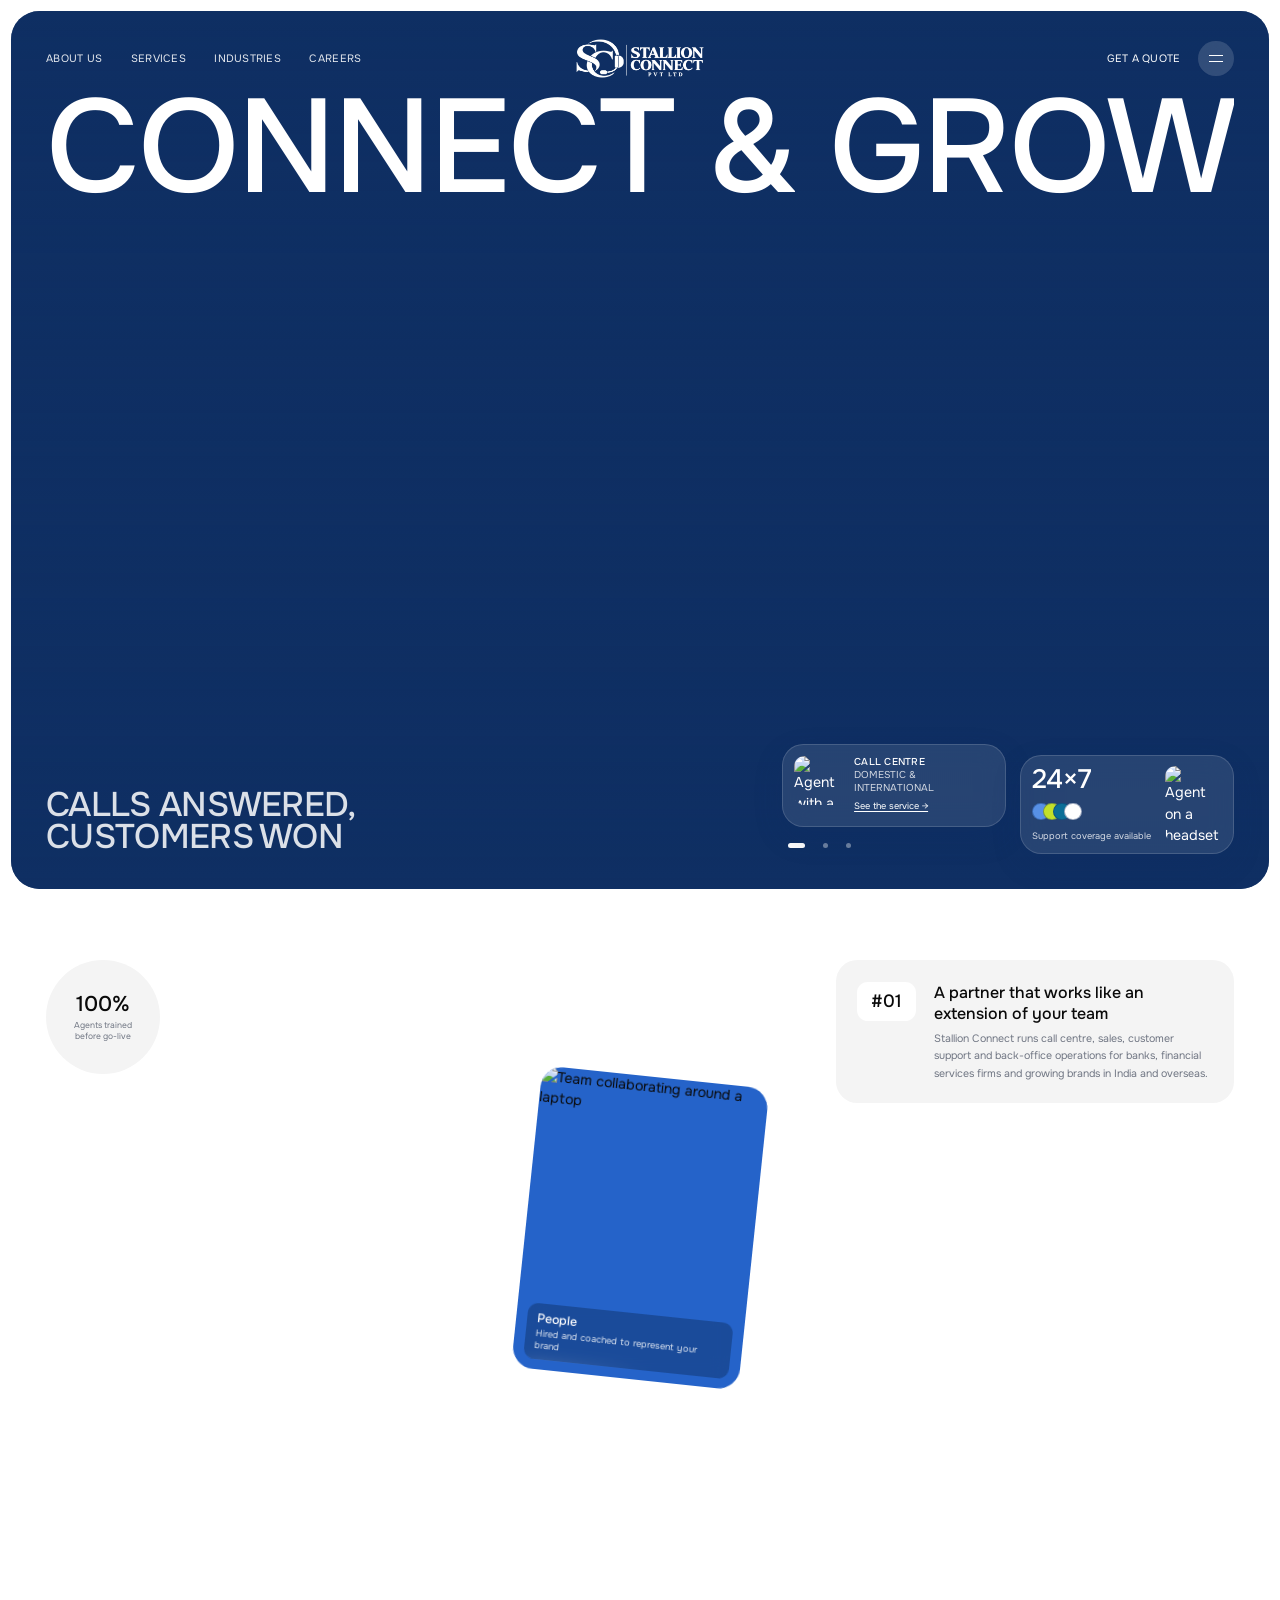
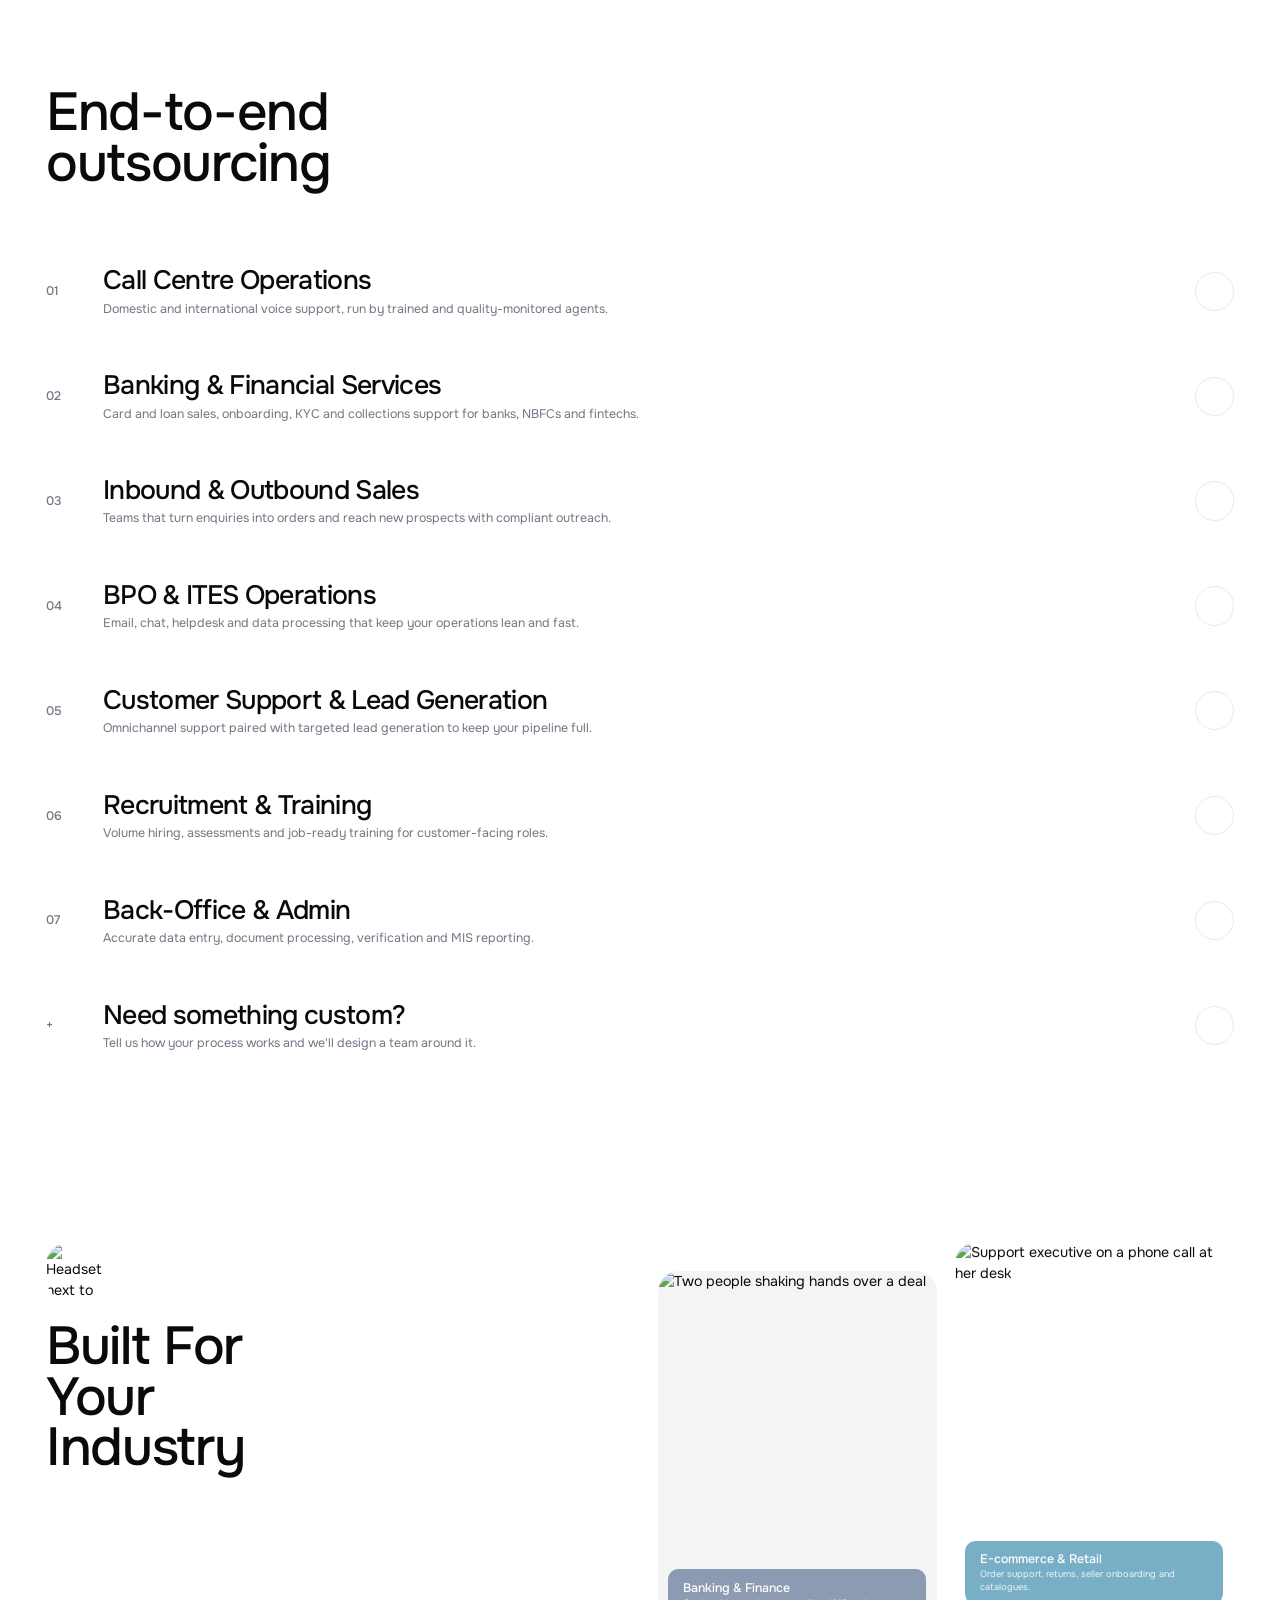
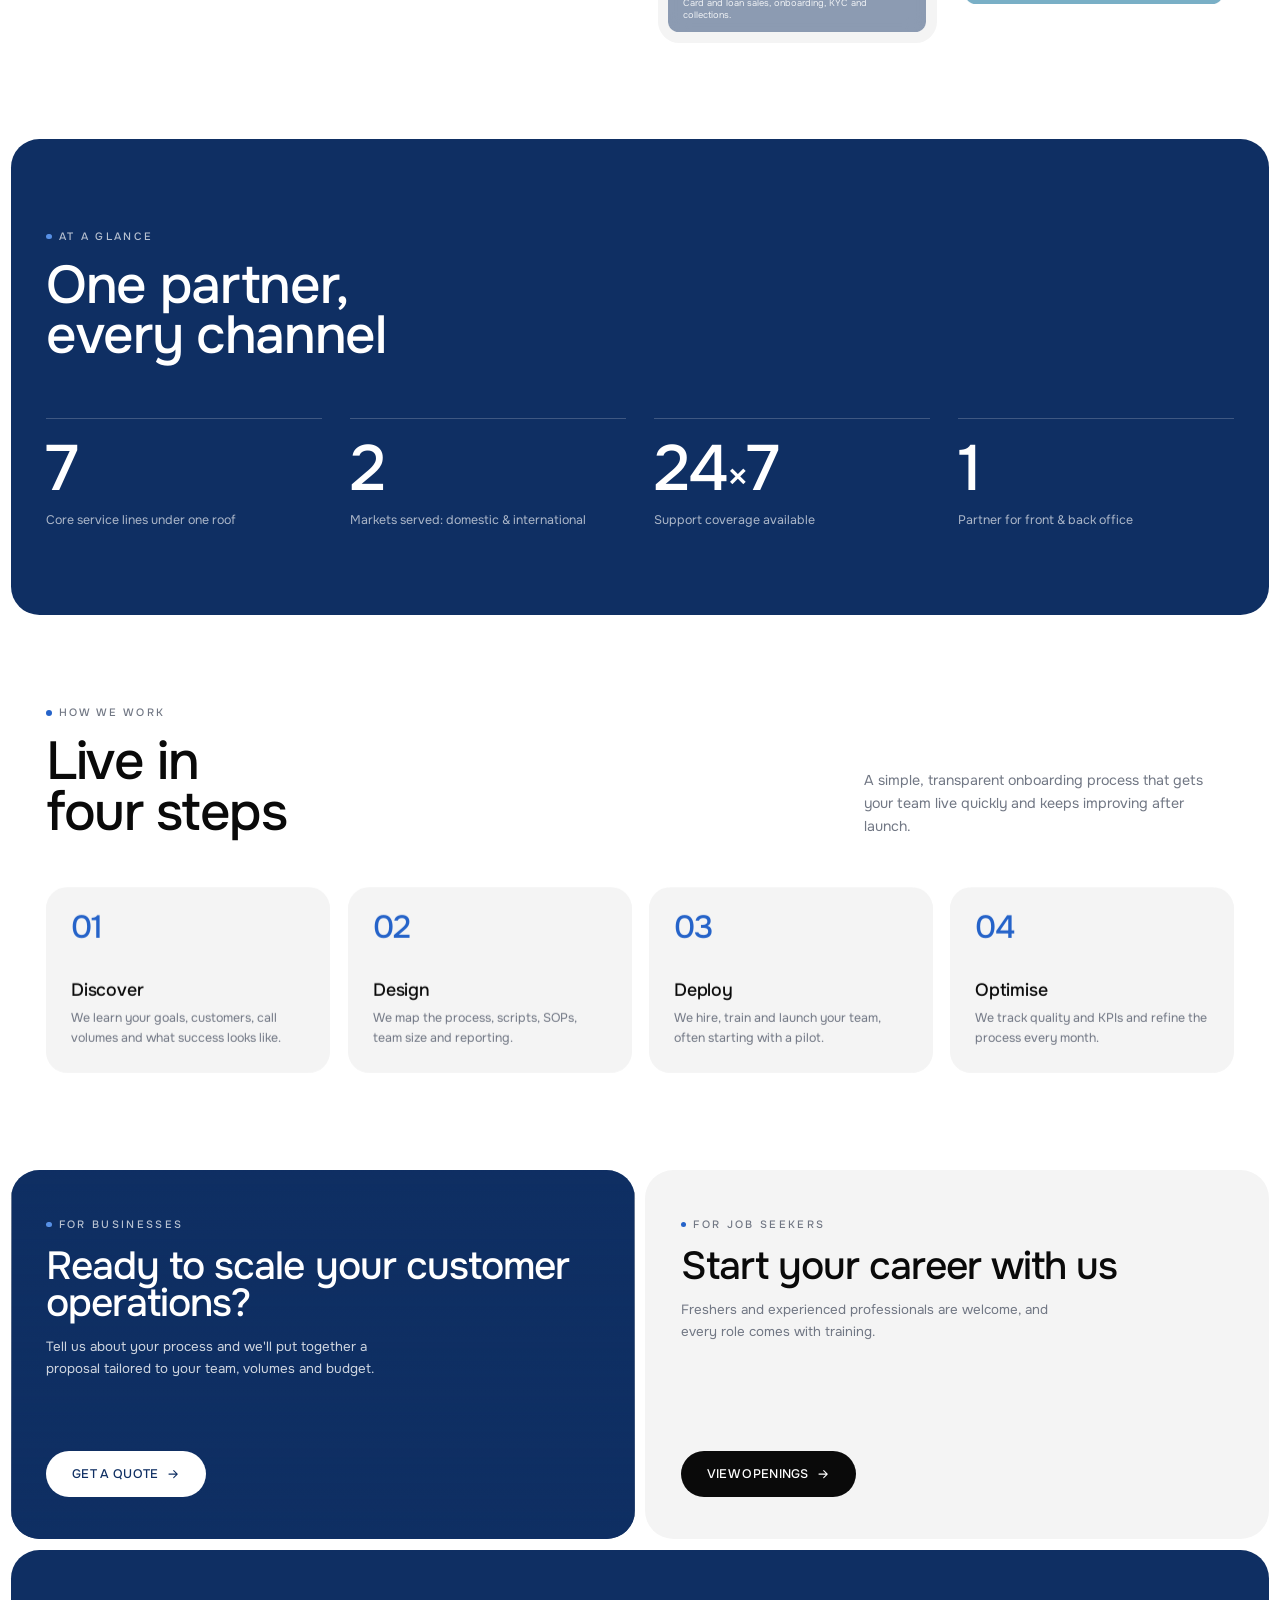
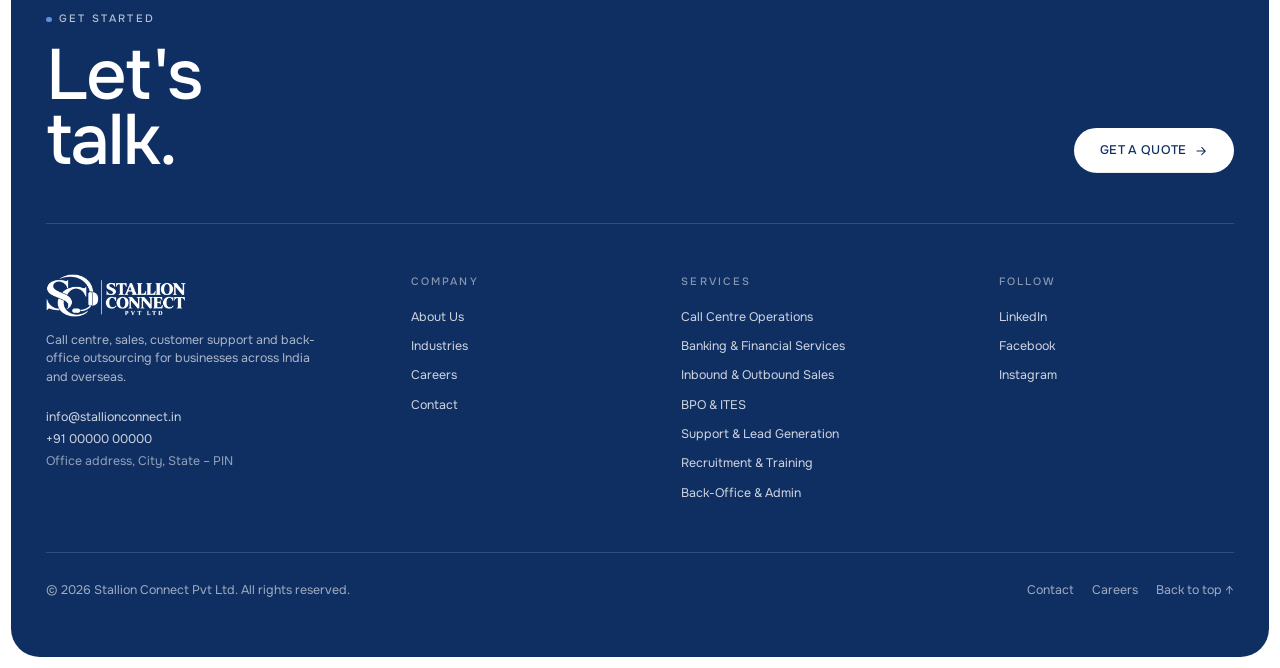
==== commit 58ef085f: "Redesign site in an editorial Baseline-style layout Rebuild all six pages with a navy full-bleed pho" ====
--- a/index.html
+++ b/index.html
@@ -1,15 +1,15 @@
 <!DOCTYPE html>
-<html lang="en">
+<html lang="en" class="no-js">
 <head>
   <meta charset="UTF-8">
   <meta name="viewport" content="width=device-width, initial-scale=1">
   <title>Stallion Connect Pvt Ltd | Call Centre, BPO &amp; Back-Office Services</title>
   <meta name="description" content="Stallion Connect Pvt Ltd provides domestic and international call centre operations, banking and financial services outsourcing, inbound and outbound sales, customer support, lead generation, recruitment and back-office services.">
-  <meta name="theme-color" content="#01337a">
+  <meta name="theme-color" content="#0f2f63">
   <meta property="og:type" content="website">
   <meta property="og:site_name" content="Stallion Connect Pvt Ltd">
   <meta property="og:title" content="Stallion Connect Pvt Ltd | Call Centre, BPO &amp; Back-Office Services">
-  <meta property="og:description" content="Call centre, sales, customer support and back-office outsourcing for businesses across India and overseas.">
+  <meta property="og:description" content="Stallion Connect Pvt Ltd provides domestic and international call centre operations, banking and financial services outsourcing, inbound and outbound sales, customer support, lead generation, recruitment and back-office services.">
   <!-- og:image must be a full URL on the live domain -->
   <meta property="og:image" content="https://connectstallion.github.io/assets/img/og-image.jpg">
   <link rel="icon" href="favicon.ico" sizes="any">
@@ -17,316 +17,383 @@
   <link rel="apple-touch-icon" href="assets/img/apple-touch-icon.png">
   <link rel="preconnect" href="https://fonts.googleapis.com">
   <link rel="preconnect" href="https://fonts.gstatic.com" crossorigin>
-  <link rel="stylesheet" href="https://fonts.googleapis.com/css2?family=Inter:wght@400;500;600&amp;family=Plus+Jakarta+Sans:wght@600;700;800&amp;display=swap">
+  <link rel="preconnect" href="https://images.unsplash.com">
+  <link rel="stylesheet" href="https://fonts.googleapis.com/css2?family=Onest:wght@400;500&amp;display=swap">
   <link rel="stylesheet" href="assets/css/styles.css">
-  <script>document.documentElement.classList.add('js');</script>
-  <script src="assets/js/main.js" defer></script>
+  <script>document.documentElement.classList.remove('no-js');</script>
+  <script type="importmap">{ "imports": { "lenis": "https://cdn.jsdelivr.net/npm/lenis@1.1.18/+esm" } }</script>
+  <script type="module" src="assets/js/main.js"></script>
 </head>
-<body>
+<body id="top">
   <a class="skip-link" href="#main">Skip to content</a>
 
-  <header class="site-header">
-    <div class="container header-inner">
-      <a class="brand" href="index.html">
-        <img src="assets/img/logo.png" alt="Stallion Connect Pvt Ltd" width="490" height="150">
+  <script>try{if(sessionStorage.getItem('sc-intro'))document.documentElement.classList.add('skip-intro');sessionStorage.setItem('sc-intro','1')}catch(e){}</script>
+  <div class="loader" id="loader" aria-hidden="true">
+    <div class="loader-mark" id="loader-mark"><img src="assets/img/logo-white.png" alt="" width="490" height="150"></div>
+    <div class="loader-track"><div class="loader-fill" id="loader-fill"></div></div>
+  </div>
+  <main id="main">
+    <section class="hero" aria-labelledby="hero-title">
+      <div class="plate"><div class="plate-inner" data-parallax="0,12">
+        <img src="https://images.unsplash.com/photo-1766066014237-00645c74e9c6?auto=format&fit=crop&w=2000&q=70" alt="Customer care agents wearing headsets at their desks" fetchpriority="high">
+      </div></div>
+      
+    <header class="site-header">
+      <nav class="nav-left" aria-label="Main"><a href="about.html">About Us</a><a href="services.html">Services</a><a href="industries.html">Industries</a><a href="careers.html">Careers</a></nav>
+      <a class="brand" href="index.html" aria-label="Stallion Connect home">
+        <img src="assets/img/logo-white.png" alt="Stallion Connect Pvt Ltd" width="490" height="150">
       </a>
-      <nav class="site-nav" id="site-nav" aria-label="Main">
-        <ul class="nav-list">
-          <li><a href="index.html" aria-current="page">Home</a></li>
-          <li><a href="about.html">About Us</a></li>
-          <li><a href="services.html">Services</a></li>
-          <li><a href="industries.html">Industries</a></li>
-          <li><a href="careers.html">Careers</a></li>
-          <li><a href="contact.html">Contact</a></li>
-        </ul>
-        <a class="btn btn-primary btn-sm nav-cta" href="contact.html">Get a Quote</a>
-      </nav>
-      <button class="nav-toggle" type="button" aria-expanded="false" aria-controls="site-nav" aria-label="Open menu">
-        <span></span><span></span><span></span>
-      </button>
-    </div>
-  </header>
-
-  <main id="main">
-    <!-- Hero -->
-    <section class="hero">
-      <div class="container hero-grid">
-        <div class="hero-copy">
-          <span class="eyebrow">BPO · Call Centre · Back-Office</span>
-          <h1>Customer conversations that <span class="text-accent">grow your business</span></h1>
-          <p class="lead">Stallion Connect runs call centre, sales, customer support and back-office operations for banks, financial services firms and growing brands in India and overseas, so your team can focus on what it does best.</p>
-          <div class="hero-actions">
-            <a class="btn btn-primary" href="contact.html">Get a Free Consultation <svg class="i" viewBox="0 0 24 24" aria-hidden="true"><path d="M5 12h14"/><path d="m12 5 7 7-7 7"/></svg></a>
-            <a class="btn btn-secondary" href="services.html">Explore Services</a>
-          </div>
-          <ul class="hero-points">
-            <li><svg class="i" viewBox="0 0 24 24" aria-hidden="true"><path d="M20 6 9 17l-5-5"/></svg>Domestic &amp; international</li>
-            <li><svg class="i" viewBox="0 0 24 24" aria-hidden="true"><path d="M20 6 9 17l-5-5"/></svg>Inbound &amp; outbound</li>
-            <li><svg class="i" viewBox="0 0 24 24" aria-hidden="true"><path d="M20 6 9 17l-5-5"/></svg>BFSI specialists</li>
-          </ul>
-        </div>
-
-        <div class="hero-visual" aria-hidden="true">
-          <div class="hv-orb">
-            <span class="hv-ring"></span>
-            <span class="hv-arc"></span>
-            <div class="hv-circle"><img src="assets/img/logo-mark-white.png" alt="" width="320" height="320"></div>
-          </div>
-          <div class="hv-card hv-chip hv-chip-1">
-            <span class="hv-chip-icon"><svg class="i" viewBox="0 0 24 24"><path d="M20 6 9 17l-5-5"/></svg></span>
-            <span><strong>Lead qualified</strong><small>Outbound sales</small></span>
-          </div>
-          <div class="hv-card hv-chip hv-chip-2">
-            <span class="hv-chip-icon"><svg class="i" viewBox="0 0 24 24"><path d="M20 13c0 5-3.5 7.5-7.66 8.95a1 1 0 0 1-.67-.01C7.5 20.5 4 18 4 13V6a1 1 0 0 1 1-1c2 0 4.5-1.2 6.24-2.72a1.17 1.17 0 0 1 1.52 0C14.51 3.81 17 5 19 5a1 1 0 0 1 1 1z"/><path d="m9 12 2 2 4-4"/></svg></span>
-            <span><strong>KYC verified</strong><small>Banking process</small></span>
-          </div>
-          <div class="hv-card hv-call">
-            <div class="hv-call-head">
-              <span class="hv-avatar"><svg class="i" viewBox="0 0 24 24"><path d="M3 11h3a2 2 0 0 1 2 2v3a2 2 0 0 1-2 2H5a2 2 0 0 1-2-2v-5Zm0 0a9 9 0 1 1 18 0m0 0v5a2 2 0 0 1-2 2h-1a2 2 0 0 1-2-2v-3a2 2 0 0 1 2-2h3Z"/><path d="M21 16v2a4 4 0 0 1-4 4h-5"/></svg></span>
-              <span class="hv-call-text"><strong>Inbound call</strong><small>Customer care · Hindi</small></span>
-              <span class="hv-live"><i></i>Live</span>
+      <div class="header-right">
+        <a class="book-link" href="contact.html" data-open-modal>Get a Quote</a>
+        <button class="burger" id="burger" type="button" aria-label="Open menu" aria-expanded="false" aria-controls="menu"><span><i></i><i></i></span></button>
+      </div>
+    </header>
+      <div class="hero-title-wrap">
+        <h1 class="hero-title" id="hero-title" data-gate data-words data-fit data-stagger="140">Connect &amp; Grow</h1>
+      </div>
+      <div class="hero-bottom">
+        <div>
+          <p class="tagline sl" data-gate data-base="350" data-stagger="110" data-dur="900"><span class="ln"><span>Calls Answered,</span></span><span class="ln"><span>Customers Won</span></span></p>
+        </div>
+        <div class="hero-cluster">
+          <div class="coll" data-iv="{&quot;f&quot;:{&quot;opacity&quot;:0,&quot;y&quot;:28},&quot;c&quot;:[200,26],&quot;d&quot;:650,&quot;g&quot;:1}">
+            <div class="coll-stage" id="coll-stage" data-slides="[{&quot;img&quot;: &quot;https://images.unsplash.com/photo-1626863905121-3b0c0ed7b94c?auto=format&amp;fit=crop&amp;w=200&amp;q=70&quot;, &quot;alt&quot;: &quot;Agent with a headset smiling at her desk&quot;, &quot;brand&quot;: &quot;Call Centre&quot;, &quot;title&quot;: &quot;Domestic &amp; International&quot;, &quot;cta&quot;: &quot;See the service&quot;, &quot;href&quot;: &quot;services.html#call-centre&quot;}, {&quot;img&quot;: &quot;https://images.unsplash.com/photo-1556745753-b2904692b3cd?auto=format&amp;fit=crop&amp;w=200&amp;q=70&quot;, &quot;alt&quot;: &quot;Advisor helping a customer with a tablet&quot;, &quot;brand&quot;: &quot;Banking &amp; Finance&quot;, &quot;title&quot;: &quot;Sales, KYC &amp; Collections&quot;, &quot;cta&quot;: &quot;Explore BFSI&quot;, &quot;href&quot;: &quot;services.html#banking&quot;}, {&quot;img&quot;: &quot;https://images.unsplash.com/photo-1758873272222-ccd8c4296864?auto=format&amp;fit=crop&amp;w=200&amp;q=70&quot;, &quot;alt&quot;: &quot;Sales executive on a call&quot;, &quot;brand&quot;: &quot;Sales Teams&quot;, &quot;title&quot;: &quot;Inbound &amp; Outbound&quot;, &quot;cta&quot;: &quot;Grow revenue&quot;, &quot;href&quot;: &quot;services.html#sales&quot;}]"></div>
+            <div class="dots light" id="coll-dots"></div>
+          </div>
+          <article class="member glass" data-iv="{&quot;f&quot;:{&quot;opacity&quot;:0,&quot;y&quot;:28},&quot;c&quot;:[200,26],&quot;d&quot;:780,&quot;g&quot;:1}">
+            <div class="member-l">
+              <div class="member-v">24×7</div>
+              <div class="avatars" aria-hidden="true"><i style="background:#5790e6"></i><i style="background:#c2e029"></i><i style="background:#0b6e97"></i><i style="background:#ffffff"></i></div>
+              <div class="member-c">Support coverage available</div>
             </div>
-            <div class="hv-wave">
-              <span style="--h:30%"></span><span style="--h:55%"></span><span style="--h:80%"></span><span style="--h:45%"></span>
-              <span style="--h:95%"></span><span style="--h:60%"></span><span style="--h:35%"></span><span style="--h:70%"></span>
-              <span style="--h:90%"></span><span style="--h:50%"></span><span style="--h:25%"></span><span style="--h:65%"></span>
-              <span style="--h:85%"></span><span style="--h:40%"></span><span style="--h:75%"></span><span style="--h:100%"></span>
-              <span style="--h:55%"></span><span style="--h:30%"></span><span style="--h:70%"></span><span style="--h:45%"></span>
-              <span style="--h:90%"></span><span style="--h:60%"></span><span style="--h:35%"></span><span style="--h:80%"></span>
-              <span style="--h:50%"></span><span style="--h:95%"></span><span style="--h:40%"></span><span style="--h:65%"></span>
-              <span style="--h:30%"></span><span style="--h:75%"></span><span style="--h:55%"></span><span style="--h:35%"></span>
-            </div>
-            <div class="hv-call-foot">
-              <span class="hv-timer">03:42</span>
-              <span class="hv-tag"><svg class="i" viewBox="0 0 24 24"><path d="M20 6 9 17l-5-5"/></svg>Resolved on first call</span>
-            </div>
-          </div>
-        </div>
-      </div>
-    </section>
-
-    <!-- At a glance -->
-    <section class="highlights" aria-label="At a glance">
-      <div class="container">
-        <!-- TODO: confirm these figures with the client -->
-        <ul class="highlight-grid">
-          <li><strong>7</strong><span>Core service lines under one roof</span></li>
-          <li><strong>2</strong><span>Markets served: domestic &amp; international</span></li>
-          <li><strong>24<span>×</span>7</strong><span>Support coverage available</span></li>
-          <li><strong>1</strong><span>Partner for front &amp; back office</span></li>
-        </ul>
-      </div>
-    </section>
-
-    <!-- Services -->
-    <section class="section">
-      <div class="container">
-        <div class="section-head center reveal">
+            <img src="https://images.unsplash.com/photo-1712159018726-4564d92f3ec2?auto=format&fit=crop&w=200&q=70" alt="Agent on a headset at his workstation" loading="lazy">
+          </article>
+        </div>
+      </div>
+    </section>
+
+    <section class="trust" aria-labelledby="ghost-title">
+      <div class="trust-top">
+        <div class="pct" data-iv="{&quot;f&quot;:{&quot;opacity&quot;:0,&quot;scale&quot;:0.9},&quot;c&quot;:[220,22]}">
+          <b>100%</b>
+          <span>Agents trained before go-live</span>
+        </div>
+        <article class="badge" data-iv="{&quot;f&quot;:{&quot;opacity&quot;:0,&quot;y&quot;:24},&quot;c&quot;:[200,26],&quot;d&quot;:120}">
+          <div class="chip">#01</div>
+          <div>
+            <h3>A partner that works like an extension of your team</h3>
+            <p>Stallion Connect runs call centre, sales, customer support and back-office operations for banks, financial services firms and growing brands in India and overseas.</p>
+          </div>
+        </article>
+      </div>
+
+      <h2 class="ghost" id="ghost-title" data-slides="[{&quot;words&quot;: [&quot;Skilled&quot;, &quot;People&quot;, &quot;Better&quot;, &quot;Calls&quot;], &quot;img&quot;: &quot;https://images.unsplash.com/photo-1758873268695-1b55590e507a?auto=format&amp;fit=crop&amp;w=700&amp;q=70&quot;, &quot;name&quot;: &quot;People&quot;, &quot;role&quot;: &quot;Hired and coached to represent your brand&quot;, &quot;alt&quot;: &quot;Team collaborating around a laptop&quot;}, {&quot;words&quot;: [&quot;Proven&quot;, &quot;Process&quot;, &quot;Quality&quot;, &quot;Assured&quot;], &quot;img&quot;: &quot;https://images.unsplash.com/photo-1454165804606-c3d57bc86b40?auto=format&amp;fit=crop&amp;w=700&amp;q=70&quot;, &quot;name&quot;: &quot;Process&quot;, &quot;role&quot;: &quot;Documented SOPs, audits and calibration&quot;, &quot;alt&quot;: &quot;Reviewing reports and documents at a desk&quot;}, {&quot;words&quot;: [&quot;Smart&quot;, &quot;Tools&quot;, &quot;Secure&quot;, &quot;Data&quot;], &quot;img&quot;: &quot;https://images.unsplash.com/photo-1714079761488-e0c9b9ac4138?auto=format&amp;fit=crop&amp;w=700&amp;q=70&quot;, &quot;name&quot;: &quot;Technology&quot;, &quot;role&quot;: &quot;CRM, dialer and reporting with access controls&quot;, &quot;alt&quot;: &quot;Agent working on a laptop with a headset&quot;}]">
+        <span class="ghost-row">
+          <span class="gw" data-px="-3,3"><span class="ln"><span>Skilled</span></span></span>
+          <span class="gw" data-px="3,-3"><span class="ln"><span>People</span></span></span>
+        </span>
+        <span class="ghost-row">
+          <span class="gw ink" data-px="-2,4"><span class="ln"><span>Better</span></span></span>
+          <span class="gw" data-px="4,-3"><span class="ln"><span>Calls</span></span></span>
+        </span>
+      </h2>
+
+      <div class="coach-wrap">
+        <figure class="coach" data-tf="rotate(6deg)" data-iv="{&quot;f&quot;:{&quot;opacity&quot;:0,&quot;y&quot;:60,&quot;scale&quot;:0.92},&quot;c&quot;:[170,26]}">
+          <div class="coach-imgs" id="coach-imgs">
+            <img src="https://images.unsplash.com/photo-1758873268695-1b55590e507a?auto=format&fit=crop&w=700&q=70" alt="Team collaborating around a laptop" loading="lazy">
+          </div>
+          <figcaption class="cap"><b id="coach-name">People</b><span id="coach-role">Hired and coached to represent your brand</span></figcaption>
+        </figure>
+      </div>
+
+      <div class="trust-ctl">
+        <button class="arrow-btn outline" id="ghost-prev" type="button" aria-label="Previous"><svg class="i" viewBox="0 0 24 24" aria-hidden="true" data-flip><path d="M5 12h14M13 6l6 6-6 6"/></svg></button>
+        <div class="dots" id="ghost-dots"></div>
+        <button class="arrow-btn solid" id="ghost-next" type="button" aria-label="Next"><svg class="i" viewBox="0 0 24 24" aria-hidden="true"><path d="M5 12h14M13 6l6 6-6 6"/></svg></button>
+      </div>
+    </section>
+
+    <section class="sec sec-surface" id="services" aria-labelledby="services-title" style="padding-bottom:8rem">
+      <div class="head-row">
+        <div>
           <span class="eyebrow">What we do</span>
-          <h2>End-to-end outsourcing, under one roof</h2>
-          <p class="lead">From the first sales call to the last line of paperwork, our trained teams handle the work that keeps your customers happy and your business moving.</p>
-        </div>
-
-        <div class="grid grid-4">
-          <a class="service-card reveal" href="services.html#call-centre">
-            <span class="icon-badge"><svg class="i" viewBox="0 0 24 24" aria-hidden="true"><path d="M3 11h3a2 2 0 0 1 2 2v3a2 2 0 0 1-2 2H5a2 2 0 0 1-2-2v-5Zm0 0a9 9 0 1 1 18 0m0 0v5a2 2 0 0 1-2 2h-1a2 2 0 0 1-2-2v-3a2 2 0 0 1 2-2h3Z"/><path d="M21 16v2a4 4 0 0 1-4 4h-5"/></svg></span>
-            <h3>Call Centre Operations</h3>
-            <p>Domestic and international voice support, run by trained and quality-monitored agents.</p>
-            <span class="card-link">Learn more <svg class="i" viewBox="0 0 24 24" aria-hidden="true"><path d="M5 12h14"/><path d="m12 5 7 7-7 7"/></svg></span>
-          </a>
-          <a class="service-card reveal" style="--d:1" href="services.html#banking">
-            <span class="icon-badge is-green"><svg class="i" viewBox="0 0 24 24" aria-hidden="true"><path d="M3 22h18"/><path d="M6 18v-7"/><path d="M10 18v-7"/><path d="M14 18v-7"/><path d="M18 18v-7"/><path d="M12 2 20 7H4z"/></svg></span>
-            <h3>Banking &amp; Financial Services</h3>
-            <p>Card and loan sales, onboarding, KYC and collections support for banks, NBFCs and fintechs.</p>
-            <span class="card-link">Learn more <svg class="i" viewBox="0 0 24 24" aria-hidden="true"><path d="M5 12h14"/><path d="m12 5 7 7-7 7"/></svg></span>
-          </a>
-          <a class="service-card reveal" style="--d:2" href="services.html#sales">
-            <span class="icon-badge"><svg class="i" viewBox="0 0 24 24" aria-hidden="true"><path d="m22 7-8.5 8.5-5-5L2 17"/><path d="M16 7h6v6"/></svg></span>
-            <h3>Inbound &amp; Outbound Sales</h3>
-            <p>Teams that turn enquiries into orders and reach new prospects with compliant outreach.</p>
-            <span class="card-link">Learn more <svg class="i" viewBox="0 0 24 24" aria-hidden="true"><path d="M5 12h14"/><path d="m12 5 7 7-7 7"/></svg></span>
-          </a>
-          <a class="service-card reveal" style="--d:3" href="services.html#bpo-ites">
-            <span class="icon-badge is-green"><svg class="i" viewBox="0 0 24 24" aria-hidden="true"><rect width="20" height="14" x="2" y="3" rx="2"/><path d="M8 21h8"/><path d="M12 17v4"/></svg></span>
-            <h3>BPO &amp; ITES Operations</h3>
-            <p>Email, chat, helpdesk and data processing that keep your operations lean and fast.</p>
-            <span class="card-link">Learn more <svg class="i" viewBox="0 0 24 24" aria-hidden="true"><path d="M5 12h14"/><path d="m12 5 7 7-7 7"/></svg></span>
-          </a>
-          <a class="service-card reveal" href="services.html#support-leads">
-            <span class="icon-badge is-green"><svg class="i" viewBox="0 0 24 24" aria-hidden="true"><path d="M7.9 20A9 9 0 1 0 4 16.1L2 22Z"/></svg></span>
-            <h3>Customer Support &amp; Lead Generation</h3>
-            <p>Omnichannel support paired with targeted lead generation to keep your pipeline full.</p>
-            <span class="card-link">Learn more <svg class="i" viewBox="0 0 24 24" aria-hidden="true"><path d="M5 12h14"/><path d="m12 5 7 7-7 7"/></svg></span>
-          </a>
-          <a class="service-card reveal" style="--d:1" href="services.html#recruitment">
-            <span class="icon-badge"><svg class="i" viewBox="0 0 24 24" aria-hidden="true"><path d="M16 21v-2a4 4 0 0 0-4-4H6a4 4 0 0 0-4 4v2"/><circle cx="9" cy="7" r="4"/><path d="M19 8v6"/><path d="M22 11h-6"/></svg></span>
-            <h3>Recruitment &amp; Training</h3>
-            <p>Volume hiring, assessments and job-ready training for customer-facing roles.</p>
-            <span class="card-link">Learn more <svg class="i" viewBox="0 0 24 24" aria-hidden="true"><path d="M5 12h14"/><path d="m12 5 7 7-7 7"/></svg></span>
-          </a>
-          <a class="service-card reveal" style="--d:2" href="services.html#back-office">
-            <span class="icon-badge is-green"><svg class="i" viewBox="0 0 24 24" aria-hidden="true"><path d="M15 2H6a2 2 0 0 0-2 2v16a2 2 0 0 0 2 2h12a2 2 0 0 0 2-2V7Z"/><path d="M14 2v4a2 2 0 0 0 2 2h4"/><path d="M10 9H8"/><path d="M16 13H8"/><path d="M16 17H8"/></svg></span>
-            <h3>Back-Office &amp; Admin</h3>
-            <p>Accurate data entry, document processing, verification and MIS reporting.</p>
-            <span class="card-link">Learn more <svg class="i" viewBox="0 0 24 24" aria-hidden="true"><path d="M5 12h14"/><path d="m12 5 7 7-7 7"/></svg></span>
-          </a>
-          <a class="service-card is-cta reveal" style="--d:3" href="contact.html">
-            <h3>Need something custom?</h3>
-            <p>Tell us how your process works and we'll design a team around it.</p>
-            <span class="card-link">Talk to us <svg class="i" viewBox="0 0 24 24" aria-hidden="true"><path d="M5 12h14"/><path d="m12 5 7 7-7 7"/></svg></span>
-          </a>
-        </div>
-      </div>
-    </section>
-
-    <!-- Why us -->
-    <section class="section section-soft">
-      <div class="container split">
-        <div class="reveal">
-          <span class="eyebrow">Why Stallion Connect</span>
-          <h2 class="h2">A partner that works like an extension of your team</h2>
-          <p class="lead">Skilled people, clear processes and the right tools add up to consistent results, whether you need ten agents or a full operations floor.</p>
-          <ul class="check-list">
-            <li>Agents trained and assessed on every process before going live</li>
-            <li>Secure, confidential handling of your customers' data</li>
-            <li>Quick ramp-up with flexible team sizes</li>
-            <li>Transparent reporting with clear KPIs and SLAs</li>
-            <li>Multilingual teams: English, Hindi and regional languages</li>
-            <li>Cost-effective delivery without cutting corners</li>
-          </ul>
-        </div>
-        <div class="feature-tiles">
-          <div class="card reveal">
-            <span class="icon-badge"><svg class="i" viewBox="0 0 24 24" aria-hidden="true"><path d="M16 21v-2a4 4 0 0 0-4-4H6a4 4 0 0 0-4 4v2"/><circle cx="9" cy="7" r="4"/><path d="M22 21v-2a4 4 0 0 0-3-3.87"/><path d="M16 3.13a4 4 0 0 1 0 7.75"/></svg></span>
-            <h3>People</h3>
-            <p>Carefully hired, continuously coached teams that represent your brand well.</p>
-          </div>
-          <div class="card reveal" style="--d:1">
-            <span class="icon-badge is-green"><svg class="i" viewBox="0 0 24 24" aria-hidden="true"><rect width="8" height="4" x="8" y="2" rx="1"/><path d="M16 4h2a2 2 0 0 1 2 2v14a2 2 0 0 1-2 2H6a2 2 0 0 1-2-2V6a2 2 0 0 1 2-2h2"/><path d="m9 14 2 2 4-4"/></svg></span>
-            <h3>Process</h3>
-            <p>Documented SOPs, quality audits and regular calibration sessions.</p>
-          </div>
-          <div class="card reveal" style="--d:2">
-            <span class="icon-badge is-green"><svg class="i" viewBox="0 0 24 24" aria-hidden="true"><rect width="20" height="14" x="2" y="3" rx="2"/><path d="M8 21h8"/><path d="M12 17v4"/></svg></span>
-            <h3>Technology</h3>
-            <p>CRM, dialer and reporting tools that fit the way you already work.</p>
-          </div>
-          <div class="card reveal" style="--d:3">
-            <span class="icon-badge"><svg class="i" viewBox="0 0 24 24" aria-hidden="true"><path d="M20 13c0 5-3.5 7.5-7.66 8.95a1 1 0 0 1-.67-.01C7.5 20.5 4 18 4 13V6a1 1 0 0 1 1-1c2 0 4.5-1.2 6.24-2.72a1.17 1.17 0 0 1 1.52 0C14.51 3.81 17 5 19 5a1 1 0 0 1 1 1z"/><path d="m9 12 2 2 4-4"/></svg></span>
-            <h3>Security</h3>
-            <p>Access controls and confidentiality built into every process.</p>
-          </div>
-        </div>
-      </div>
-    </section>
-
-    <!-- Industries -->
-    <section class="section">
-      <div class="container">
-        <div class="section-head center reveal">
-          <span class="eyebrow">Industries</span>
-          <h2>Built for sectors that run on customer conversations</h2>
-          <p class="lead">Our teams learn the products, regulations and customer expectations of each industry they support.</p>
-        </div>
-        <ul class="chip-list reveal">
-          <li><a class="chip" href="industries.html#bfsi"><svg class="i" viewBox="0 0 24 24" aria-hidden="true"><path d="M3 22h18"/><path d="M6 18v-7"/><path d="M10 18v-7"/><path d="M14 18v-7"/><path d="M18 18v-7"/><path d="M12 2 20 7H4z"/></svg>Banking &amp; Finance</a></li>
-          <li><a class="chip" href="industries.html#insurance"><svg class="i" viewBox="0 0 24 24" aria-hidden="true"><path d="M20 13c0 5-3.5 7.5-7.66 8.95a1 1 0 0 1-.67-.01C7.5 20.5 4 18 4 13V6a1 1 0 0 1 1-1c2 0 4.5-1.2 6.24-2.72a1.17 1.17 0 0 1 1.52 0C14.51 3.81 17 5 19 5a1 1 0 0 1 1 1z"/></svg>Insurance</a></li>
-          <li><a class="chip" href="industries.html#telecom"><svg class="i" viewBox="0 0 24 24" aria-hidden="true"><rect width="14" height="20" x="5" y="2" rx="2"/><path d="M12 18h.01"/></svg>Telecom</a></li>
-          <li><a class="chip" href="industries.html#ecommerce"><svg class="i" viewBox="0 0 24 24" aria-hidden="true"><circle cx="8" cy="21" r="1"/><circle cx="19" cy="21" r="1"/><path d="M2.05 2.05h2l2.66 12.42a2 2 0 0 0 2 1.58h9.78a2 2 0 0 0 1.95-1.57l1.65-7.43H5.12"/></svg>E-commerce &amp; Retail</a></li>
-          <li><a class="chip" href="industries.html#healthcare"><svg class="i" viewBox="0 0 24 24" aria-hidden="true"><path d="M19 14c1.49-1.46 3-3.21 3-5.5A5.5 5.5 0 0 0 16.5 3c-1.76 0-3 .5-4.5 2-1.5-1.5-2.74-2-4.5-2A5.5 5.5 0 0 0 2 8.5c0 2.3 1.5 4.05 3 5.5l7 7Z"/><path d="M3.22 12H9.5l.5-1 2 4.5 2-7 1.5 3.5h5.27"/></svg>Healthcare</a></li>
-          <li><a class="chip" href="industries.html#travel"><svg class="i" viewBox="0 0 24 24" aria-hidden="true"><path d="M17.8 19.2 16 11l3.5-3.5C21 6 21.5 4 21 3c-1-.5-3 0-4.5 1.5L13 8 4.8 6.2c-.5-.1-.9.1-1.1.5l-.3.5c-.2.5-.1 1 .3 1.3L9 12l-2 3H4l-1 1 3 2 2 3 1-1v-3l3-2 3.5 5.3c.3.4.8.5 1.3.3l.5-.2c.4-.3.6-.7.5-1.2z"/></svg>Travel &amp; Hospitality</a></li>
-          <li><a class="chip" href="industries.html#education"><svg class="i" viewBox="0 0 24 24" aria-hidden="true"><path d="M22 10 12 5 2 10l10 5 10-5Z"/><path d="M22 10v6"/><path d="M6 12v5c3 3 9 3 12 0v-5"/></svg>Education &amp; EdTech</a></li>
-          <li><a class="chip" href="industries.html#real-estate"><svg class="i" viewBox="0 0 24 24" aria-hidden="true"><path d="M6 22V4a2 2 0 0 1 2-2h8a2 2 0 0 1 2 2v18Z"/><path d="M6 12H4a2 2 0 0 0-2 2v6a2 2 0 0 0 2 2h2"/><path d="M18 9h2a2 2 0 0 1 2 2v9a2 2 0 0 1-2 2h-2"/><path d="M10 6h4"/><path d="M10 10h4"/><path d="M10 14h4"/><path d="M10 18h4"/></svg>Real Estate</a></li>
-        </ul>
-        <p class="center-link"><a class="link-arrow" href="industries.html">View all industries <svg class="i" viewBox="0 0 24 24" aria-hidden="true"><path d="M5 12h14"/><path d="m12 5 7 7-7 7"/></svg></a></p>
-      </div>
-    </section>
-
-    <!-- Process -->
-    <section class="section section-soft">
-      <div class="container">
-        <div class="section-head center reveal">
+          <h2 class="h-xl sl" id="services-title"><span class="ln"><span>End-to-end</span></span><span class="ln"><span>outsourcing</span></span></h2>
+        </div>
+        <p class="lead fade-words">From the first sales call to the last line of paperwork, our trained teams handle the work that keeps your customers happy and your business moving.</p>
+      </div>
+      <ul class="rows">
+        <li><a href="services.html#call-centre">
+          <div class="row" data-iv="{&quot;f&quot;:{&quot;opacity&quot;:0,&quot;y&quot;:26},&quot;c&quot;:[190,26]}">
+            <span class="row-i">01</span>
+            <div class="row-n"><h3>Call Centre Operations</h3><p>Domestic and international voice support, run by trained and quality-monitored agents.</p></div>
+            <span class="row-arrow"><svg class="i" viewBox="0 0 24 24" aria-hidden="true"><path d="M5 12h14M13 6l6 6-6 6"/></svg></span>
+          </div>
+        </a></li>
+        <li><a href="services.html#banking">
+          <div class="row" data-iv="{&quot;f&quot;:{&quot;opacity&quot;:0,&quot;y&quot;:26},&quot;c&quot;:[190,26],&quot;d&quot;:90}">
+            <span class="row-i">02</span>
+            <div class="row-n"><h3>Banking &amp; Financial Services</h3><p>Card and loan sales, onboarding, KYC and collections support for banks, NBFCs and fintechs.</p></div>
+            <span class="row-arrow"><svg class="i" viewBox="0 0 24 24" aria-hidden="true"><path d="M5 12h14M13 6l6 6-6 6"/></svg></span>
+          </div>
+        </a></li>
+        <li><a href="services.html#sales">
+          <div class="row" data-iv="{&quot;f&quot;:{&quot;opacity&quot;:0,&quot;y&quot;:26},&quot;c&quot;:[190,26],&quot;d&quot;:180}">
+            <span class="row-i">03</span>
+            <div class="row-n"><h3>Inbound &amp; Outbound Sales</h3><p>Teams that turn enquiries into orders and reach new prospects with compliant outreach.</p></div>
+            <span class="row-arrow"><svg class="i" viewBox="0 0 24 24" aria-hidden="true"><path d="M5 12h14M13 6l6 6-6 6"/></svg></span>
+          </div>
+        </a></li>
+        <li><a href="services.html#bpo-ites">
+          <div class="row" data-iv="{&quot;f&quot;:{&quot;opacity&quot;:0,&quot;y&quot;:26},&quot;c&quot;:[190,26],&quot;d&quot;:270}">
+            <span class="row-i">04</span>
+            <div class="row-n"><h3>BPO &amp; ITES Operations</h3><p>Email, chat, helpdesk and data processing that keep your operations lean and fast.</p></div>
+            <span class="row-arrow"><svg class="i" viewBox="0 0 24 24" aria-hidden="true"><path d="M5 12h14M13 6l6 6-6 6"/></svg></span>
+          </div>
+        </a></li>
+        <li><a href="services.html#support-leads">
+          <div class="row" data-iv="{&quot;f&quot;:{&quot;opacity&quot;:0,&quot;y&quot;:26},&quot;c&quot;:[190,26],&quot;d&quot;:360}">
+            <span class="row-i">05</span>
+            <div class="row-n"><h3>Customer Support &amp; Lead Generation</h3><p>Omnichannel support paired with targeted lead generation to keep your pipeline full.</p></div>
+            <span class="row-arrow"><svg class="i" viewBox="0 0 24 24" aria-hidden="true"><path d="M5 12h14M13 6l6 6-6 6"/></svg></span>
+          </div>
+        </a></li>
+        <li><a href="services.html#recruitment">
+          <div class="row" data-iv="{&quot;f&quot;:{&quot;opacity&quot;:0,&quot;y&quot;:26},&quot;c&quot;:[190,26],&quot;d&quot;:450}">
+            <span class="row-i">06</span>
+            <div class="row-n"><h3>Recruitment &amp; Training</h3><p>Volume hiring, assessments and job-ready training for customer-facing roles.</p></div>
+            <span class="row-arrow"><svg class="i" viewBox="0 0 24 24" aria-hidden="true"><path d="M5 12h14M13 6l6 6-6 6"/></svg></span>
+          </div>
+        </a></li>
+        <li><a href="services.html#back-office">
+          <div class="row" data-iv="{&quot;f&quot;:{&quot;opacity&quot;:0,&quot;y&quot;:26},&quot;c&quot;:[190,26],&quot;d&quot;:540}">
+            <span class="row-i">07</span>
+            <div class="row-n"><h3>Back-Office &amp; Admin</h3><p>Accurate data entry, document processing, verification and MIS reporting.</p></div>
+            <span class="row-arrow"><svg class="i" viewBox="0 0 24 24" aria-hidden="true"><path d="M5 12h14M13 6l6 6-6 6"/></svg></span>
+          </div>
+        </a></li>
+        <li><a href="contact.html" data-open-modal>
+          <div class="row" data-iv="{&quot;f&quot;:{&quot;opacity&quot;:0,&quot;y&quot;:26},&quot;c&quot;:[190,26],&quot;d&quot;:630}">
+            <span class="row-i">+</span>
+            <div class="row-n"><h3>Need something custom?</h3><p>Tell us how your process works and we'll design a team around it.</p></div>
+            <span class="row-arrow"><svg class="i" viewBox="0 0 24 24" aria-hidden="true"><path d="M5 12h14M13 6l6 6-6 6"/></svg></span>
+          </div>
+        </a></li>
+      </ul>
+    </section>
+
+    <section class="sec sec-overlap" id="industries" aria-labelledby="industries-title">
+      <div class="fac-grid">
+        <div class="fac-intro">
+          <img class="fac-icon" src="https://images.unsplash.com/photo-1553775282-20af80779df7?auto=format&fit=crop&w=200&q=70" alt="Headset next to a laptop" loading="lazy" data-iv="{&quot;f&quot;:{&quot;opacity&quot;:0,&quot;scale&quot;:0.85},&quot;c&quot;:[240,20]}">
+          <h2 class="h-xl sl" id="industries-title"><span class="ln"><span>Built For</span></span><span class="ln"><span>Your</span></span><span class="ln"><span>Industry</span></span></h2>
+          <p class="fac-body fade-words">Our teams learn the products, regulations and customer expectations of each sector they support — from banking and insurance to retail, travel and healthcare.</p>
+          <a class="pill pill-solid" href="industries.html">All industries <svg class="i" viewBox="0 0 24 24" aria-hidden="true"><path d="M5 12h14M13 6l6 6-6 6"/></svg></a>
+        </div>
+        <div class="courts">
+          <figure class="court" data-iv="{&quot;f&quot;:{&quot;opacity&quot;:0,&quot;y&quot;:48},&quot;c&quot;:[180,26]}">
+            <a class="court-tile" href="industries.html#bfsi" data-zoom>
+              <img src="https://images.unsplash.com/photo-1521791136064-7986c2920216?auto=format&fit=crop&w=800&q=70" alt="Two people shaking hands over a deal" loading="lazy">
+              <figcaption class="cap"><b>Banking &amp; Finance</b><span>Card and loan sales, onboarding, KYC and collections.</span></figcaption>
+            </a>
+          </figure>
+          <figure class="court" data-iv="{&quot;f&quot;:{&quot;opacity&quot;:0,&quot;y&quot;:48},&quot;c&quot;:[180,26],&quot;d&quot;:140}">
+            <a class="court-tile" href="industries.html#ecommerce" data-zoom>
+              <img src="https://images.unsplash.com/photo-1758876018582-e7573baf5306?auto=format&fit=crop&w=800&q=70" alt="Support executive on a phone call at her desk" loading="lazy">
+              <figcaption class="cap blue"><b>E-commerce &amp; Retail</b><span>Order support, returns, seller onboarding and catalogues.</span></figcaption>
+            </a>
+          </figure>
+        </div>
+      </div>
+    </section>
+
+    <section class="sec sec-navy" aria-labelledby="stats-title">
+      <span class="eyebrow light">At a glance</span>
+      <h2 class="h-xl sl" id="stats-title"><span class="ln"><span>One partner,</span></span><span class="ln"><span>every channel</span></span></h2>
+      <!-- TODO: confirm these figures with the client -->
+      <dl class="stats-grid">
+        <div class="stat" data-iv="{&quot;f&quot;:{&quot;opacity&quot;:0,&quot;y&quot;:30},&quot;c&quot;:[180,24]}">
+          <dt class="sr-only">Core service lines under one roof</dt>
+          <dd><div class="stat-v">7</div><div class="stat-l" aria-hidden="true">Core service lines under one roof</div></dd>
+        </div>
+        <div class="stat" data-iv="{&quot;f&quot;:{&quot;opacity&quot;:0,&quot;y&quot;:30},&quot;c&quot;:[180,24],&quot;d&quot;:110}">
+          <dt class="sr-only">Markets served: domestic &amp; international</dt>
+          <dd><div class="stat-v">2</div><div class="stat-l" aria-hidden="true">Markets served: domestic &amp; international</div></dd>
+        </div>
+        <div class="stat" data-iv="{&quot;f&quot;:{&quot;opacity&quot;:0,&quot;y&quot;:30},&quot;c&quot;:[180,24],&quot;d&quot;:220}">
+          <dt class="sr-only">Support coverage available</dt>
+          <dd><div class="stat-v">24<small>×</small>7</div><div class="stat-l" aria-hidden="true">Support coverage available</div></dd>
+        </div>
+        <div class="stat" data-iv="{&quot;f&quot;:{&quot;opacity&quot;:0,&quot;y&quot;:30},&quot;c&quot;:[180,24],&quot;d&quot;:330}">
+          <dt class="sr-only">Partner for front &amp; back office</dt>
+          <dd><div class="stat-v">1</div><div class="stat-l" aria-hidden="true">Partner for front &amp; back office</div></dd>
+        </div>
+      </dl>
+    </section>
+
+    <section class="sec" aria-labelledby="process-title">
+      <div class="head-row">
+        <div>
           <span class="eyebrow">How we work</span>
-          <h2>From first call to full operations in four steps</h2>
-          <p class="lead">A simple, transparent onboarding process that gets your team live quickly and keeps improving after launch.</p>
-        </div>
-        <ol class="steps">
-          <li class="step reveal"><h3>Discover</h3><p>We learn your goals, customers, call volumes and what success looks like.</p></li>
-          <li class="step reveal" style="--d:1"><h3>Design</h3><p>We map the process, scripts, SOPs, team size and reporting.</p></li>
-          <li class="step reveal" style="--d:2"><h3>Deploy</h3><p>We hire, train and launch your team, often starting with a pilot.</p></li>
-          <li class="step reveal" style="--d:3"><h3>Optimise</h3><p>We track quality and KPIs and refine the process every month.</p></li>
-        </ol>
-      </div>
-    </section>
-
-    <!-- Calls to action -->
-    <section class="section">
-      <div class="container cta-duo">
-        <div class="cta-card is-navy reveal">
-          <span class="eyebrow">For businesses</span>
+          <h2 class="h-xl sl" id="process-title"><span class="ln"><span>Live in</span></span><span class="ln"><span>four steps</span></span></h2>
+        </div>
+        <p class="lead fade-words">A simple, transparent onboarding process that gets your team live quickly and keeps improving after launch.</p>
+      </div>
+      <ol class="grid grid-4 sec-body">
+          <li data-iv="{&quot;f&quot;:{&quot;opacity&quot;:0,&quot;y&quot;:40},&quot;c&quot;:[180,26]}">
+            <article class="card" data-lift>
+              <span class="card-num">01</span>
+              <h3>Discover</h3>
+              <p>We learn your goals, customers, call volumes and what success looks like.</p>
+            </article>
+          </li>
+          <li data-iv="{&quot;f&quot;:{&quot;opacity&quot;:0,&quot;y&quot;:40},&quot;c&quot;:[180,26],&quot;d&quot;:120}">
+            <article class="card" data-lift>
+              <span class="card-num">02</span>
+              <h3>Design</h3>
+              <p>We map the process, scripts, SOPs, team size and reporting.</p>
+            </article>
+          </li>
+          <li data-iv="{&quot;f&quot;:{&quot;opacity&quot;:0,&quot;y&quot;:40},&quot;c&quot;:[180,26],&quot;d&quot;:240}">
+            <article class="card" data-lift>
+              <span class="card-num">03</span>
+              <h3>Deploy</h3>
+              <p>We hire, train and launch your team, often starting with a pilot.</p>
+            </article>
+          </li>
+          <li data-iv="{&quot;f&quot;:{&quot;opacity&quot;:0,&quot;y&quot;:40},&quot;c&quot;:[180,26],&quot;d&quot;:360}">
+            <article class="card" data-lift>
+              <span class="card-num">04</span>
+              <h3>Optimise</h3>
+              <p>We track quality and KPIs and refine the process every month.</p>
+            </article>
+          </li>
+      </ol>
+    </section>
+
+    <div class="cta-duo">
+      <article class="cta-tile photo">
+        <div class="plate"><div class="plate-inner" data-parallax="0,10"><img src="https://images.unsplash.com/photo-1542744173-8e7e53415bb0?auto=format&fit=crop&w=1200&q=70" alt="" loading="lazy"></div></div>
+        <div>
+          <span class="eyebrow light">For businesses</span>
           <h2>Ready to scale your customer operations?</h2>
           <p>Tell us about your process and we'll put together a proposal tailored to your team, volumes and budget.</p>
-          <a class="btn btn-primary" href="contact.html">Get a Quote <svg class="i" viewBox="0 0 24 24" aria-hidden="true"><path d="M5 12h14"/><path d="m12 5 7 7-7 7"/></svg></a>
-        </div>
-        <div class="cta-card is-green reveal" style="--d:1">
+        </div>
+        <div><a class="pill pill-light" href="contact.html" data-open-modal>Get a Quote <svg class="i" viewBox="0 0 24 24" aria-hidden="true"><path d="M5 12h14M13 6l6 6-6 6"/></svg></a></div>
+      </article>
+      <article class="cta-tile surface">
+        <div>
           <span class="eyebrow">For job seekers</span>
           <h2>Start your career with us</h2>
           <p>Freshers and experienced professionals are welcome, and every role comes with training.</p>
-          <a class="btn btn-navy" href="careers.html">View Openings <svg class="i" viewBox="0 0 24 24" aria-hidden="true"><path d="M5 12h14"/><path d="m12 5 7 7-7 7"/></svg></a>
-        </div>
-      </div>
-    </section>
+        </div>
+        <div><a class="pill pill-solid" href="careers.html">View Openings <svg class="i" viewBox="0 0 24 24" aria-hidden="true"><path d="M5 12h14M13 6l6 6-6 6"/></svg></a></div>
+      </article>
+    </div>
+
+    <footer class="footer">
+      <div class="f-cta">
+        <div>
+          <span class="eyebrow light">Get started</span>
+          <p class="f-cta-t sl"><span class="ln"><span>Let's</span></span><span class="ln"><span>talk.</span></span></p>
+        </div>
+        <div data-iv="{&quot;f&quot;:{&quot;opacity&quot;:0,&quot;y&quot;:20},&quot;c&quot;:[200,24],&quot;d&quot;:150}">
+          <a class="pill pill-light" href="contact.html" data-open-modal>Get a Quote <svg class="i" viewBox="0 0 24 24" aria-hidden="true"><path d="M5 12h14M13 6l6 6-6 6"/></svg></a>
+        </div>
+      </div>
+      <div class="f-cols">
+        <div class="f-brand">
+          <img src="assets/img/logo-white.png" alt="Stallion Connect Pvt Ltd" width="490" height="150" loading="lazy">
+          <p class="f-blurb">Call centre, sales, customer support and back-office outsourcing for businesses across India and overseas.</p>
+          <!-- TODO: replace with the company's real address, phone and email -->
+          <address>
+            <a href="mailto:info@stallionconnect.in">info@stallionconnect.in</a>
+            <a href="tel:+910000000000">+91 00000 00000</a>
+            <span>Office address, City, State – PIN</span>
+          </address>
+        </div>
+        <nav class="f-nav" aria-label="Company">
+          <h2>Company</h2>
+          <ul>
+            <li><a href="about.html">About Us</a></li>
+            <li><a href="industries.html">Industries</a></li>
+            <li><a href="careers.html">Careers</a></li>
+            <li><a href="contact.html">Contact</a></li>
+          </ul>
+        </nav>
+        <nav class="f-nav" aria-label="Services">
+          <h2>Services</h2>
+          <ul>
+            <li><a href="services.html#call-centre">Call Centre Operations</a></li>
+            <li><a href="services.html#banking">Banking &amp; Financial Services</a></li>
+            <li><a href="services.html#sales">Inbound &amp; Outbound Sales</a></li>
+            <li><a href="services.html#bpo-ites">BPO &amp; ITES</a></li>
+            <li><a href="services.html#support-leads">Support &amp; Lead Generation</a></li>
+            <li><a href="services.html#recruitment">Recruitment &amp; Training</a></li>
+            <li><a href="services.html#back-office">Back-Office &amp; Admin</a></li>
+          </ul>
+        </nav>
+        <nav class="f-nav" aria-label="Social">
+          <h2>Follow</h2>
+          <!-- TODO: replace # with the company's social media profile links -->
+          <ul>
+            <li><a href="#">LinkedIn</a></li>
+            <li><a href="#">Facebook</a></li>
+            <li><a href="#">Instagram</a></li>
+          </ul>
+        </nav>
+      </div>
+      <div class="f-bottom">
+        <p>© <span data-year>2026</span> Stallion Connect Pvt Ltd. All rights reserved.</p>
+        <nav aria-label="Footer"><a href="contact.html">Contact</a><a href="careers.html">Careers</a><a href="#top">Back to top ↑</a></nav>
+      </div>
+    </footer>
   </main>
 
-  <footer class="site-footer">
-    <div class="container footer-grid">
-      <div class="footer-brand">
-        <img src="assets/img/logo-white.png" alt="Stallion Connect Pvt Ltd" width="490" height="150" loading="lazy">
-        <p>Call centre, sales, customer support and back-office outsourcing for businesses across India and overseas.</p>
-        <!-- TODO: replace # with the company's social media profile links -->
-        <div class="social">
-          <a href="#" aria-label="LinkedIn"><svg class="i" viewBox="0 0 24 24" aria-hidden="true"><path d="M16 8a6 6 0 0 1 6 6v7h-4v-7a2 2 0 0 0-2-2 2 2 0 0 0-2 2v7h-4v-7a6 6 0 0 1 6-6z"/><rect width="4" height="12" x="2" y="9"/><circle cx="4" cy="4" r="2"/></svg></a>
-          <a href="#" aria-label="Facebook"><svg class="i" viewBox="0 0 24 24" aria-hidden="true"><path d="M18 2h-3a5 5 0 0 0-5 5v3H7v4h3v8h4v-8h3l1-4h-4V7a1 1 0 0 1 1-1h3z"/></svg></a>
-          <a href="#" aria-label="Instagram"><svg class="i" viewBox="0 0 24 24" aria-hidden="true"><rect width="20" height="20" x="2" y="2" rx="5"/><path d="M16 11.37A4 4 0 1 1 12.63 8 4 4 0 0 1 16 11.37z"/><path d="M17.5 6.5h.01"/></svg></a>
-        </div>
-      </div>
-      <div>
-        <h2 class="footer-title">Company</h2>
-        <ul class="footer-links">
-          <li><a href="about.html">About Us</a></li>
-          <li><a href="industries.html">Industries</a></li>
-          <li><a href="careers.html">Careers</a></li>
-          <li><a href="contact.html">Contact</a></li>
-        </ul>
-      </div>
-      <div>
-        <h2 class="footer-title">Services</h2>
-        <ul class="footer-links">
-          <li><a href="services.html#call-centre">Call Centre Operations</a></li>
-          <li><a href="services.html#banking">Banking &amp; Financial Services</a></li>
-          <li><a href="services.html#sales">Inbound &amp; Outbound Sales</a></li>
-          <li><a href="services.html#bpo-ites">BPO &amp; ITES</a></li>
-          <li><a href="services.html#support-leads">Support &amp; Lead Generation</a></li>
-          <li><a href="services.html#recruitment">Recruitment &amp; Training</a></li>
-          <li><a href="services.html#back-office">Back-Office &amp; Admin</a></li>
-        </ul>
-      </div>
-      <div>
-        <h2 class="footer-title">Get in touch</h2>
-        <!-- TODO: replace with the company's real address, phone and email -->
-        <ul class="footer-contact">
-          <li><svg class="i" viewBox="0 0 24 24" aria-hidden="true"><path d="M20 10c0 6-8 12-8 12s-8-6-8-12a8 8 0 0 1 16 0Z"/><circle cx="12" cy="10" r="3"/></svg><span>Office address, City, State – PIN</span></li>
-          <li><svg class="i" viewBox="0 0 24 24" aria-hidden="true"><path d="M22 16.92v3a2 2 0 0 1-2.18 2 19.79 19.79 0 0 1-8.63-3.07 19.5 19.5 0 0 1-6-6 19.79 19.79 0 0 1-3.07-8.67A2 2 0 0 1 4.11 2h3a2 2 0 0 1 2 1.72 12.84 12.84 0 0 0 .7 2.81 2 2 0 0 1-.45 2.11L8.09 9.91a16 16 0 0 0 6 6l1.27-1.27a2 2 0 0 1 2.11-.45 12.84 12.84 0 0 0 2.81.7A2 2 0 0 1 22 16.92z"/></svg><a href="tel:+910000000000">+91 00000 00000</a></li>
-          <li><svg class="i" viewBox="0 0 24 24" aria-hidden="true"><rect width="20" height="16" x="2" y="4" rx="2"/><path d="m22 7-8.97 5.7a1.94 1.94 0 0 1-2.06 0L2 7"/></svg><a href="mailto:info@stallionconnect.in">info@stallionconnect.in</a></li>
-        </ul>
+  <div class="overlay menu" id="menu" inert>
+    <div class="menu-back" id="menu-back"></div>
+    <div class="menu-panel" id="menu-panel" role="dialog" aria-modal="true" aria-label="Menu">
+      <div class="menu-top">
+        <img src="assets/img/logo-white.png" alt="Stallion Connect Pvt Ltd" width="490" height="150">
+        <button class="circle-btn x-btn" id="menu-close" type="button" aria-label="Close menu"><svg class="i" viewBox="0 0 24 24" aria-hidden="true"><path d="M6 6l12 12M18 6L6 18"/></svg></button>
+      </div>
+      <nav class="menu-nav" id="menu-nav" aria-label="Menu"><a href="index.html" aria-current="page">Home</a><a href="about.html">About Us</a><a href="services.html">Services</a><a href="industries.html">Industries</a><a href="careers.html">Careers</a><a href="contact.html">Contact</a></nav>
+      <div class="menu-bottom">
+        <button class="pill pill-light" id="menu-quote" type="button">Get a Quote <svg class="i" viewBox="0 0 24 24" aria-hidden="true"><path d="M5 12h14M13 6l6 6-6 6"/></svg></button>
+        <nav aria-label="Social"><a href="#">LinkedIn</a><a href="#">Facebook</a><a href="#">Instagram</a></nav>
       </div>
     </div>
-    <div class="footer-bottom">
-      <div class="container">
-        <p>© <span data-year>2026</span> Stallion Connect Pvt Ltd. All rights reserved.</p>
-        <a href="#top">Back to top ↑</a>
+  </div>
+
+  <div class="overlay modal" id="modal" inert>
+    <div class="modal-back" id="modal-back"></div>
+    <div class="modal-panel" id="modal-panel" role="dialog" aria-modal="true" aria-labelledby="modal-title" data-lenis-prevent>
+      <div class="modal-head">
+        <div>
+          <span class="eyebrow">Get a quote</span>
+          <h2 class="modal-title" id="modal-title" data-stagger="90" data-dur="800"><span class="ln"><span>Let's build</span></span><span class="ln"><span>your team</span></span></h2>
+        </div>
+        <button class="circle-btn x-btn" id="modal-close" type="button" aria-label="Close"><svg class="i" viewBox="0 0 24 24" aria-hidden="true"><path d="M6 6l12 12M18 6L6 18"/></svg></button>
+      </div>
+      <form id="quote-form" data-form method="post">
+        <div class="form-grid">
+          <div class="field"><label for="q-name">Full name <span class="req">*</span></label><input id="q-name" name="name" type="text" autocomplete="name" placeholder="Priya Sharma" required></div>
+          <div class="field"><label for="q-company">Company</label><input id="q-company" name="company" type="text" autocomplete="organization" placeholder="Your company"></div>
+          <div class="field"><label for="q-email">Email <span class="req">*</span></label><input id="q-email" name="email" type="email" autocomplete="email" placeholder="you@company.com" required></div>
+          <div class="field"><label for="q-phone">Phone <span class="req">*</span></label><input id="q-phone" name="phone" type="tel" autocomplete="tel" pattern="[0-9 +\-]{10,16}" title="Enter a valid phone number" placeholder="+91" required></div>
+          <div class="field full"><label for="q-message">What do you need?</label><textarea id="q-message" name="message" rows="3" placeholder="e.g. 20 agents for inbound customer care in Hindi and English"></textarea></div>
+        </div>
+        <input type="hidden" name="form" value="Quick quote">
+        <div class="form-actions"><button class="submit" type="submit">Request a quote</button></div>
+        <p class="form-status" role="status"></p>
+      </form>
+      <div class="success" id="quote-success" hidden>
+        <div class="ok"><svg viewBox="0 0 24 24" fill="none" stroke="currentColor" stroke-width="2" stroke-linecap="round" stroke-linejoin="round"><path d="M5 13l4 4L19 7"/></svg></div>
+        <h3>Request received</h3>
+        <p id="quote-success-text">Thanks — our team will be in touch shortly with next steps.</p>
+        <button class="submit" id="quote-done" type="button">Done</button>
       </div>
     </div>
-  </footer>
+  </div>
 </body>
 </html>
--- a/assets/css/styles.css
+++ b/assets/css/styles.css
@@ -1,1217 +1,503 @@
-/* ==========================================================================
-   Stallion Connect Pvt Ltd — website styles
-   Brand colours are sampled from the logo: navy #01337a / #004290, green #038e29
-   ========================================================================== */
+/* Stallion Connect Pvt Ltd — site styles (editorial, rem-scaled layout) */
 
 :root {
-  /* Brand */
-  --navy-950: #061430;
-  --navy-900: #0a2152;
-  --navy-800: #01337a;
-  --navy-700: #004290;
-  --blue-100: #e3ecf8;
-  --blue-50: #f3f7fc;
-  --green-700: #026527;
-  --green-600: #04802a;
-  --green-500: #038e29;
-  --green-400: #3fb556;
-  --green-100: #e4f4e8;
-
-  /* Neutrals */
-  --ink: #0c1b36;
-  --text: #33415c;
-  --muted: #5b6a85;
-  --line: #e2e8f2;
-  --white: #fff;
-  --danger: #b42318;
-
-  /* Type */
-  --font-head: "Plus Jakarta Sans", system-ui, -apple-system, "Segoe UI", Roboto, sans-serif;
-  --font-body: "Inter", system-ui, -apple-system, "Segoe UI", Roboto, sans-serif;
-
-  /* Shape */
-  --radius-sm: 10px;
-  --radius: 16px;
-  --radius-lg: 24px;
-  --shadow-sm: 0 1px 2px rgb(10 33 82 / .05), 0 4px 12px rgb(10 33 82 / .05);
-  --shadow: 0 16px 40px -16px rgb(10 33 82 / .22);
-  --shadow-lg: 0 32px 64px -24px rgb(10 33 82 / .35);
-
-  /* Layout */
-  --container: 1200px;
-  --gutter: 16px;
-  --header-h: 68px;
+  --background: #ffffff;
+  --foreground: #0a0a0a;
+  --brand: #2563c9;
+  --brand-deep: #0f2f63;
+  --brand-light: #5790e6;
+  --accent-teal: #0b6e97;
+  --accent-lime: #c2e029;
+  --surface: #f4f4f4;
+  --surface-card: #ffffff;
+  --ink: #0a0a0a;
+  --ink-soft: #717784;
+  --ghost: #d7dae1;
+  --hairline: #e6e8ec;
+  --on-brand: #ffffff;
+  --radius-card: 1.5rem;
+  --radius-card-lg: 2rem;
+  --radius-pill: 62.5rem;
+  --radius-xl: .75rem;
+  --expo: cubic-bezier(0.16, 1, 0.3, 1);
+  --quart: cubic-bezier(0.25, 1, 0.5, 1);
+  --inout: cubic-bezier(0.65, 0, 0.35, 1);
+  --glass-shadow: 0 .75rem 2rem rgba(15, 47, 99, .2);
 }
 
-@media (min-width: 768px) {
-  :root { --gutter: 24px; --header-h: 80px; }
+/* Adaptive rem grid: the design is drawn at 1920px and scales with the viewport */
+html { font-size: 16px; -webkit-text-size-adjust: 100%; }
+@media (max-width: 1920px) { html { font-size: 0.833333vw; } }
+@media (max-width: 1440px) { html { font-size: 1.111111vw; } }
+@media (max-width: 1024px) { html { font-size: 1.5625vw; } }
+@media (max-width: 640px)  { html { font-size: 4.444444vw; } }
+
+*, *::before, *::after { box-sizing: border-box; }
+* { margin: 0; }
+html.lenis, html.lenis body { height: auto; }
+.lenis.lenis-smooth { scroll-behavior: auto !important; }
+.lenis.lenis-smooth [data-lenis-prevent] { overscroll-behavior: contain; }
+html.locked { position: relative; overflow: hidden; height: 100%; }
+body {
+  min-height: 100vh;
+  background: var(--background);
+  color: var(--foreground);
+  font-family: "Onest", system-ui, sans-serif;
+  line-height: 1.5;
+  -webkit-font-smoothing: antialiased;
 }
-
-/* Base
-   ========================================================================== */
-
-*, *::before, *::after { box-sizing: border-box; }
-
-html {
-  -webkit-text-size-adjust: 100%;
-  scroll-behavior: smooth;
-  scroll-padding-top: calc(var(--header-h) + 16px);
+img { display: block; max-width: 100%; }
+button { font: inherit; color: inherit; background: none; border: 0; padding: 0; cursor: pointer; }
+input, textarea, select { font: inherit; color: inherit; }
+a { color: inherit; text-decoration: none; }
+ul, ol { list-style: none; padding: 0; }
+h1, h2, h3, h4, p, blockquote, figure, dl, dd { margin: 0; }
+h1, h2, h3, h4 { font-weight: 500; }
+:focus-visible { outline: 2px solid var(--brand-light); outline-offset: 2px; }
+.sr-only { position: absolute; width: 1px; height: 1px; padding: 0; margin: -1px; overflow: hidden; clip: rect(0, 0, 0, 0); white-space: nowrap; border: 0; }
+[hidden] { display: none !important; }
+svg { display: block; flex-shrink: 0; }
+.i { width: 1.25rem; height: 1.25rem; fill: none; stroke: currentColor; stroke-width: 1.8; stroke-linecap: round; stroke-linejoin: round; }
+
+.skip-link { position: fixed; left: 1rem; top: -4rem; z-index: 300; background: var(--ink); color: #fff; padding: .75rem 1.25rem; border-radius: var(--radius-pill); font-size: .875rem; transition: top .2s; }
+.skip-link:focus { top: 1rem; }
+
+main { display: block; width: 100%; overflow-x: clip; padding: .5rem; }
+@media (min-width: 640px) { main { padding: .75rem; } }
+
+/* ---------- reveal primitives ---------- */
+.ln { display: block; overflow: hidden; padding-bottom: .14em; margin-bottom: -.14em; }
+.wd { display: inline-block; overflow: hidden; vertical-align: top; padding-bottom: .14em; margin-bottom: -.14em; }
+.ln > span, .wd > span {
+  display: block;
+  transform: translateY(115%);
+  opacity: 0;
+  transition-property: transform, opacity;
+  transition-timing-function: var(--expo);
+  transition-duration: 950ms;
+  will-change: transform;
 }
-
-body {
-  margin: 0;
-  font-family: var(--font-body);
-  font-size: 1rem;
-  line-height: 1.65;
-  color: var(--text);
-  background: var(--white);
-  -webkit-font-smoothing: antialiased;
-  text-rendering: optimizeLegibility;
+.wd > span { display: inline-block; }
+.on .ln > span, .on .wd > span { transform: none; opacity: 1; }
+.reset .ln > span, .reset .wd > span, .reset .fw { transition: none !important; }
+.fw { display: inline-block; transform: translateY(18px); opacity: 0; transition: transform 700ms var(--quart), opacity 700ms var(--quart); }
+.on .fw { transform: none; opacity: 1; }
+.no-js .ln > span, .no-js .wd > span, .no-js .fw { transform: none; opacity: 1; }
+
+/* ---------- shared components ---------- */
+.eyebrow { display: inline-flex; align-items: center; gap: .5rem; font-size: .75rem; font-weight: 500; text-transform: uppercase; letter-spacing: .22em; color: var(--ink-soft); }
+.eyebrow::before { content: ""; width: .375rem; height: .375rem; border-radius: var(--radius-pill); background: var(--brand); flex-shrink: 0; }
+.eyebrow.light { color: rgba(255, 255, 255, .7); }
+.eyebrow.light::before { background: var(--brand-light); }
+.eyebrow a:hover { color: var(--ink); }
+.eyebrow.light a:hover { color: #fff; }
+
+.pill {
+  display: inline-flex; align-items: center; gap: .5rem;
+  border-radius: var(--radius-pill); padding: .875rem 1.75rem;
+  font-size: .875rem; font-weight: 500; text-transform: uppercase; letter-spacing: .025em;
+  border: 1px solid transparent; white-space: nowrap;
+  transition: background-color .25s, color .25s, border-color .25s;
 }
-
-img, svg { display: block; max-width: 100%; }
-img { height: auto; }
-
-h1, h2, h3, h4 {
-  margin: 0 0 .5em;
-  font-family: var(--font-head);
-  font-weight: 700;
-  line-height: 1.15;
-  letter-spacing: -0.02em;
-  color: var(--ink);
+.pill .i { width: 1rem; height: 1rem; }
+.pill-light { background: #fff; color: var(--brand-deep); }
+.pill-light:hover { background: var(--brand-light); color: #fff; }
+.pill-solid { background: var(--ink); color: #fff; }
+.pill-solid:hover { background: var(--brand-deep); }
+.pill-outline { border-color: currentColor; color: var(--ink); }
+.pill-outline:hover { background: var(--ink); color: #fff; border-color: var(--ink); }
+.pill-ghost { border-color: rgba(255, 255, 255, .35); color: #fff; }
+.pill-ghost:hover { background: rgba(255, 255, 255, .15); }
+.pill-sm { padding: .625rem 1.25rem; font-size: .75rem; }
+.pill-row { display: flex; flex-wrap: wrap; gap: .75rem; }
+
+.arrow-btn { display: grid; place-items: center; width: 3rem; height: 3rem; border-radius: var(--radius-pill); border: 1px solid var(--hairline); color: var(--ink); transition: background-color .25s, border-color .25s; }
+@media (min-width: 640px) { .arrow-btn { width: 3.5rem; height: 3.5rem; } }
+.arrow-btn.outline:hover { border-color: var(--ink); }
+.arrow-btn.solid { background: var(--ink); border-color: var(--ink); color: #fff; }
+.arrow-btn.solid:hover { background: var(--brand-deep); border-color: var(--brand-deep); }
+
+.dots { display: flex; gap: .5rem; align-items: center; }
+.dots button { padding: .375rem; display: block; }
+.dots i { display: block; height: .375rem; width: .375rem; border-radius: var(--radius-pill); background: var(--ghost); transition: width .35s var(--expo), background-color .35s; }
+.dots button[aria-current="true"] i { width: 1.25rem; background: var(--ink); }
+.dots.light i { background: rgba(255, 255, 255, .4); }
+.dots.light button[aria-current="true"] i { background: #fff; }
+
+.glass { border: 1px solid rgba(255, 255, 255, .15); background: rgba(255, 255, 255, .1); padding: .75rem; border-radius: var(--radius-card); box-shadow: var(--glass-shadow); -webkit-backdrop-filter: blur(12px); backdrop-filter: blur(12px); }
+.circle-btn { display: grid; place-items: center; width: 2.5rem; height: 2.5rem; border-radius: var(--radius-pill); transition: background-color .25s; }
+.circle-btn .i { width: 1.125rem; height: 1.125rem; }
+
+.icon-circle { display: grid; place-items: center; width: 3rem; height: 3rem; border-radius: var(--radius-pill); background: var(--background); color: var(--brand); flex-shrink: 0; }
+.icon-circle.on-white { background: var(--surface); }
+.icon-circle.on-navy { background: rgba(255, 255, 255, .12); color: #fff; }
+
+.check-list { display: grid; gap: .75rem; }
+.check-list li { display: flex; gap: .75rem; align-items: flex-start; font-size: .9375rem; line-height: 1.5; }
+.check-list li::before {
+  content: ""; flex-shrink: 0; width: 1.25rem; height: 1.25rem; margin-top: .1rem; border-radius: var(--radius-pill);
+  background: var(--brand) url("data:image/svg+xml,%3Csvg xmlns='http://www.w3.org/2000/svg' viewBox='0 0 24 24' fill='none' stroke='white' stroke-width='3' stroke-linecap='round' stroke-linejoin='round'%3E%3Cpath d='M5 13l4 4L19 7'/%3E%3C/svg%3E") center / .7rem no-repeat;
 }
-h1 { font-weight: 800; }
-p { margin: 0 0 1em; }
-ul, ol { margin: 0; }
-
-a { color: var(--navy-700); text-decoration: none; transition: color .2s; }
-a:hover { color: var(--green-600); }
-
-:focus-visible { outline: 3px solid var(--green-400); outline-offset: 3px; border-radius: 6px; }
-::selection { background: var(--green-100); color: var(--ink); }
-
-.skip-link {
-  position: absolute;
-  top: -60px;
-  left: 16px;
-  z-index: 100;
-  padding: 10px 16px;
-  border-radius: 8px;
-  background: var(--navy-800);
-  color: #fff;
-  font-weight: 600;
+.check-list.cols-2 { grid-template-columns: 1fr; column-gap: 2rem; }
+@media (min-width: 768px) { .check-list.cols-2 { grid-template-columns: 1fr 1fr; } }
+.check-list.on-navy li::before { background-color: var(--brand-light); }
+
+.tags { display: flex; flex-wrap: wrap; gap: .375rem; margin-top: 1.25rem; }
+.tags li { font-size: .7rem; font-weight: 500; text-transform: uppercase; letter-spacing: .08em; padding: .35rem .7rem; border-radius: var(--radius-pill); background: var(--background); color: var(--ink-soft); }
+
+.link-arrow { display: inline-flex; align-items: center; gap: .5rem; font-size: .875rem; font-weight: 500; text-transform: uppercase; letter-spacing: .025em; text-decoration: underline; text-underline-offset: .3em; text-decoration-color: var(--hairline); transition: text-decoration-color .2s; }
+.link-arrow:hover { text-decoration-color: currentColor; }
+.link-arrow .i { width: 1rem; height: 1rem; }
+
+/* ---------- typography ---------- */
+.h-xl { font-size: 3rem; font-weight: 500; line-height: .95; letter-spacing: -.025em; margin-top: 1rem; }
+@media (min-width: 1024px) { .h-xl { font-size: 3.75rem; } }
+.h-lg { font-size: 2.25rem; font-weight: 500; line-height: 1; letter-spacing: -.025em; }
+.lead { font-size: 1rem; line-height: 1.6; color: var(--ink-soft); max-width: 34rem; }
+.on-navy .lead, .lead.light { color: rgba(255, 255, 255, .7); }
+.prose p { font-size: .9375rem; line-height: 1.7; color: var(--ink-soft); }
+.prose p + p { margin-top: 1rem; }
+
+/* ---------- section shells ---------- */
+.sec { position: relative; padding: 5rem 1.5rem; background: var(--background); }
+@media (min-width: 640px) { .sec { padding: 6rem 2.5rem; } }
+.sec-surface { background: var(--surface); }
+.sec-navy { background: var(--brand-deep); color: #fff; border-radius: var(--radius-card-lg); margin-top: .75rem; }
+.sec-round { border-radius: var(--radius-card-lg); }
+.sec-overlap { border-radius: var(--radius-card-lg); margin-top: -2.5rem; }
+.sec-tight-top { padding-top: 0; }
+.head-row { display: flex; flex-direction: column; gap: 1.5rem; }
+@media (min-width: 1024px) { .head-row { flex-direction: row; justify-content: space-between; align-items: flex-end; } }
+.head-row .lead { max-width: 26rem; }
+.sec-body { margin-top: 3.5rem; }
+
+/* ---------- header ---------- */
+.site-header { display: flex; align-items: center; padding: 1.5rem 1.5rem 0; font-size: .75rem; color: #fff; position: relative; z-index: 5; }
+@media (min-width: 640px) { .site-header { padding: 2rem 2.5rem 0; } }
+.nav-left { display: none; flex: 1; gap: 2rem; }
+.nav-left a { color: rgba(255, 255, 255, .9); transition: color .2s; text-transform: uppercase; letter-spacing: .025em; }
+.nav-left a:hover, .nav-left a[aria-current="page"] { color: #fff; }
+.nav-left a[aria-current="page"] { text-decoration: underline; text-underline-offset: .35em; }
+.brand { flex: 1; display: flex; align-items: center; }
+.brand img { height: 2.75rem; width: auto; }
+@media (min-width: 1024px) { .nav-left { display: flex; } .brand { justify-content: center; } }
+.header-right { flex: 1; display: flex; justify-content: flex-end; align-items: center; gap: 1rem; }
+@media (min-width: 640px) { .header-right { gap: 1.25rem; } }
+.book-link { display: none; text-transform: uppercase; letter-spacing: .025em; text-underline-offset: .25em; }
+.book-link:hover { text-decoration: underline; }
+@media (min-width: 640px) { .book-link { display: inline; } }
+.burger { display: grid; place-items: center; width: 2.5rem; height: 2.5rem; border-radius: var(--radius-pill); background: rgba(255, 255, 255, .15); -webkit-backdrop-filter: blur(8px); backdrop-filter: blur(8px); transition: background-color .25s; }
+.burger:hover { background: rgba(255, 255, 255, .25); }
+.burger span { display: flex; flex-direction: column; gap: 5px; }
+.burger i { display: block; width: 1rem; height: 1px; background: #fff; }
+
+/* ---------- hero (home) ---------- */
+.hero { position: relative; isolation: isolate; overflow: hidden; background: var(--brand-deep); color: #fff; border-radius: var(--radius-card-lg); height: calc(100svh - 1rem); min-height: 36rem; display: flex; flex-direction: column; }
+@media (min-width: 640px) { .hero { height: calc(100svh - 1.5rem); } }
+.plate { position: absolute; inset: 0; z-index: -10; overflow: hidden; }
+.plate-inner { position: absolute; left: 0; right: 0; top: -16%; height: 132%; width: 100%; will-change: transform; }
+.plate-inner img { width: 100%; height: 100%; object-fit: cover; }
+.plate::after { content: ""; position: absolute; inset: 0; background: linear-gradient(to bottom, rgba(15, 47, 99, .7), rgba(15, 47, 99, .4), rgba(15, 47, 99, .8)); }
+
+.hero-title-wrap { padding: 1rem 1.5rem 0; }
+@media (min-width: 640px) { .hero-title-wrap { padding-left: 2.5rem; padding-right: 2.5rem; } }
+.hero-title { font-size: 12.5vw; font-weight: 500; text-transform: uppercase; line-height: .85; letter-spacing: -.02em; white-space: nowrap; }
+.hero-title .wd > span { transition-duration: 1100ms; }
+
+.hero-bottom { margin-top: auto; padding: 0 1.5rem 2rem; display: flex; flex-direction: column; gap: 1.5rem; }
+@media (min-width: 640px) { .hero-bottom { padding: 0 2.5rem 2.5rem; flex-direction: row; justify-content: space-between; align-items: flex-end; } }
+.tagline { font-size: 2.4rem; font-weight: 500; text-transform: uppercase; line-height: .95; letter-spacing: -.02em; color: rgba(255, 255, 255, .85); }
+.hero-sub { margin-top: 1.25rem; max-width: 26rem; font-size: .875rem; line-height: 1.6; color: rgba(255, 255, 255, .75); }
+.hero-cluster { display: flex; align-items: flex-end; gap: 1rem; }
+.coll { display: none; width: 16rem; flex-direction: column; gap: .75rem; }
+@media (min-width: 768px) { .coll { display: flex; } }
+.coll-stage { display: grid; }
+.coll-stage > * { grid-area: 1 / 1; }
+.coll-card { display: flex; gap: .75rem; will-change: transform, opacity; }
+.coll-card img { width: 3.5rem; height: 3.5rem; border-radius: var(--radius-xl); object-fit: cover; flex-shrink: 0; }
+.coll-card .b { font-size: .7rem; font-weight: 500; text-transform: uppercase; letter-spacing: .025em; line-height: 1.3; }
+.coll-card .t { font-size: .7rem; text-transform: uppercase; opacity: .8; line-height: 1.3; }
+.coll-card a { display: inline-block; margin-top: .35rem; font-size: .65rem; text-decoration: underline; text-underline-offset: .2em; }
+.member { display: flex; align-items: stretch; gap: .75rem; width: 100%; max-width: 20rem; }
+@media (min-width: 640px) { .member { max-width: 15rem; } }
+.member-l { display: flex; flex-direction: column; justify-content: space-between; flex: 1; gap: .5rem; }
+.member-v { font-size: 1.875rem; font-weight: 500; line-height: 1; }
+.avatars { display: flex; }
+.avatars i { width: 1.25rem; height: 1.25rem; border-radius: var(--radius-pill); border: 1px solid rgba(15, 47, 99, .4); }
+.avatars i + i { margin-left: -.5rem; }
+.member-c { font-size: .65rem; opacity: .8; line-height: 1.3; }
+.member img { width: 4rem; aspect-ratio: 3 / 4; border-radius: var(--radius-xl); object-fit: cover; flex-shrink: 0; }
+
+/* ---------- page hero (inner pages) ---------- */
+.page-hero { position: relative; isolation: isolate; overflow: hidden; background: var(--brand-deep); color: #fff; border-radius: var(--radius-card-lg); min-height: 34rem; height: 78svh; max-height: 56rem; display: flex; flex-direction: column; }
+.page-hero-body { margin-top: auto; padding: 0 1.5rem 2rem; }
+@media (min-width: 640px) { .page-hero-body { padding: 0 2.5rem 2.5rem; } }
+.page-title { font-size: 9vw; font-weight: 500; text-transform: uppercase; line-height: .88; letter-spacing: -.025em; margin-top: 1.25rem; }
+@media (min-width: 1024px) { .page-title { font-size: 7.4vw; } }
+.page-hero-foot { display: flex; flex-direction: column; gap: 1.5rem; margin-top: 2rem; padding-top: 1.75rem; border-top: 1px solid rgba(255, 255, 255, .15); }
+@media (min-width: 768px) { .page-hero-foot { flex-direction: row; justify-content: space-between; align-items: flex-end; } }
+.page-hero-foot .lead { color: rgba(255, 255, 255, .8); max-width: 34rem; }
+
+/* ---------- trust / ghost carousel ---------- */
+.trust { position: relative; isolation: isolate; overflow: hidden; background: var(--background); padding: 4rem 1.5rem; }
+@media (min-width: 640px) { .trust { padding: 5rem 2.5rem; } }
+.trust-top { position: relative; z-index: 20; display: flex; flex-direction: column; gap: 1.5rem; }
+@media (min-width: 640px) { .trust-top { flex-direction: row; justify-content: space-between; align-items: flex-start; } }
+.pct { width: 7rem; height: 7rem; border-radius: var(--radius-pill); background: var(--surface); display: flex; flex-direction: column; align-items: center; justify-content: center; text-align: center; flex-shrink: 0; }
+@media (min-width: 640px) { .pct { width: 8rem; height: 8rem; } }
+.pct b { font-size: 1.5rem; font-weight: 500; line-height: 1.2; }
+.pct span { font-size: .6rem; color: var(--ink-soft); max-width: 7.5em; line-height: 1.3; margin-top: .15rem; }
+.badge { display: flex; gap: 1rem; max-width: 28rem; border-radius: var(--radius-card); background: var(--surface); padding: 1.25rem; align-items: flex-start; }
+@media (min-width: 640px) { .badge { gap: 1.25rem; padding: 1.5rem; } }
+.chip { border-radius: var(--radius-xl); background: var(--background); padding: .5rem 1rem; font-size: 1.25rem; font-weight: 500; line-height: 1.4; }
+.badge h3 { font-size: 1.125rem; line-height: 1.35; }
+.badge p { font-size: .75rem; color: var(--ink-soft); line-height: 1.625; margin-top: .35rem; }
+.ghost { pointer-events: none; user-select: none; -webkit-user-select: none; position: relative; z-index: 0; max-width: 88rem; margin: 3rem auto 0; font-size: 8.2vw; font-weight: 500; text-transform: uppercase; line-height: 1.02; letter-spacing: -.02em; color: var(--ghost); }
+.ghost-row { display: flex; justify-content: space-between; }
+.gw { display: block; will-change: transform; }
+.gw .ln { padding-bottom: .12em; margin-bottom: -.12em; }
+.gw .ln > span { transition-duration: 700ms; }
+.gw.ink { color: var(--ink); }
+.coach-wrap { position: relative; z-index: 10; width: 13rem; margin: 2.5rem auto 0; }
+@media (min-width: 640px) { .coach-wrap { position: absolute; left: 50%; top: 50%; width: 16rem; margin: 0; transform: translate(-50%, -50%); } }
+.coach { position: relative; aspect-ratio: 3 / 4; border-radius: var(--radius-card); background: var(--brand); overflow: hidden; will-change: transform; }
+.coach-imgs img { position: absolute; inset: 0; width: 100%; height: 100%; object-fit: cover; }
+.cap { position: absolute; left: .75rem; right: .75rem; bottom: .75rem; border-radius: var(--radius-xl); background: rgba(15, 47, 99, .45); color: #fff; -webkit-backdrop-filter: blur(10px); backdrop-filter: blur(10px); padding: .5rem .75rem; line-height: 1.35; }
+.cap b { display: block; font-size: .875rem; font-weight: 500; }
+.cap span { display: block; font-size: .65rem; opacity: .85; }
+.cap.blue { background: rgba(11, 110, 151, .55); }
+.trust-ctl { position: relative; z-index: 20; margin-top: 3rem; display: flex; justify-content: space-between; align-items: center; }
+@media (min-width: 640px) { .trust-ctl { margin-top: 6rem; } }
+
+/* ---------- numbered rows (services list, roles, values) ---------- */
+.rows { margin-top: 3.5rem; }
+.rows > li > a, .rows > li > .row-static { display: block; border-top: 1px solid var(--hairline); outline-offset: -2px; }
+.rows > li:last-child > a, .rows > li:last-child > .row-static { border-bottom: 1px solid var(--hairline); }
+.rows > li > a:focus-visible { background: var(--background); }
+.row { display: flex; align-items: center; gap: 1.5rem; padding: 1.75rem 0; }
+.row-i { width: 2.5rem; font-size: .875rem; font-weight: 500; color: var(--ink-soft); flex-shrink: 0; }
+.row-n { flex: 1; min-width: 0; }
+.row-n h3 { font-size: 1.5rem; letter-spacing: -.025em; line-height: 1.2; }
+@media (min-width: 640px) { .row-n h3 { font-size: 1.875rem; } }
+.row-n p { font-size: .875rem; color: var(--ink-soft); margin-top: .25rem; }
+.row-meta { display: flex; flex-wrap: wrap; gap: .375rem 1rem; margin-top: .5rem; font-size: .75rem; color: var(--ink-soft); text-transform: uppercase; letter-spacing: .08em; }
+.row-arrow { display: grid; place-items: center; width: 2.75rem; height: 2.75rem; border-radius: var(--radius-pill); border: 1px solid var(--hairline); flex-shrink: 0; }
+.row-arrow .i { opacity: .55; }
+.row .pill { flex-shrink: 0; }
+.row-meta span { white-space: nowrap; }
+@media (max-width: 639px) {
+  .row.wrap { flex-wrap: wrap; row-gap: 1rem; align-items: flex-start; }
+  .row.wrap .row-n { flex-basis: calc(100% - 4rem); }
+  .row.wrap .pill { margin-left: 4rem; }
 }
-.skip-link:focus { top: 12px; color: #fff; }
-
-/* Layout helpers
-   ========================================================================== */
-
-.container { width: min(100% - 2 * var(--gutter), var(--container)); margin-inline: auto; }
-
-.section { padding-block: clamp(64px, 8vw, 112px); }
-.section.flush-top { padding-top: 0; }
-.section-soft { background: var(--blue-50); }
-
-.section-head { max-width: 720px; margin-bottom: clamp(36px, 5vw, 56px); }
-.section-head.center { margin-inline: auto; text-align: center; }
-.section-head p:last-child { margin-bottom: 0; }
-.section-head h2, .h2 { font-size: clamp(1.75rem, 1.25rem + 2vw, 2.75rem); }
-
-.eyebrow {
-  display: inline-flex;
-  align-items: center;
-  gap: 10px;
-  margin-bottom: 16px;
-  font-size: .8125rem;
-  font-weight: 600;
-  letter-spacing: .1em;
-  text-transform: uppercase;
-  color: var(--green-600);
-}
-.eyebrow::before,
-.section-head.center .eyebrow::after {
-  content: "";
-  width: 24px;
-  height: 2px;
-  border-radius: 2px;
-  background: currentColor;
-}
-
-.lead { font-size: clamp(1.0625rem, 1rem + .25vw, 1.1875rem); color: var(--muted); }
-.text-accent { color: var(--green-600); }
-
-.grid { display: grid; gap: 24px; }
-.grid-2 { grid-template-columns: repeat(2, minmax(0, 1fr)); }
-.grid-3 { grid-template-columns: repeat(3, minmax(0, 1fr)); }
-.grid-4 { grid-template-columns: repeat(4, minmax(0, 1fr)); }
-
-@media (max-width: 1024px) {
-  .grid-3, .grid-4 { grid-template-columns: repeat(2, minmax(0, 1fr)); }
-}
-@media (max-width: 640px) {
-  .grid-2, .grid-3, .grid-4 { grid-template-columns: minmax(0, 1fr); }
-}
-
-.split {
-  display: grid;
-  grid-template-columns: repeat(2, minmax(0, 1fr));
-  gap: clamp(40px, 6vw, 80px);
-  align-items: center;
-}
-@media (max-width: 960px) {
-  .split { grid-template-columns: minmax(0, 1fr); }
-}
-
-/* Icons & badges
-   ========================================================================== */
-
-.i {
-  width: 24px;
-  height: 24px;
-  flex: none;
-  fill: none;
-  stroke: currentColor;
-  stroke-width: 2;
-  stroke-linecap: round;
-  stroke-linejoin: round;
-}
-
-.icon-badge {
-  display: grid;
-  place-items: center;
-  flex: none;
-  width: 52px;
-  height: 52px;
-  border-radius: 14px;
-  background: var(--blue-100);
-  color: var(--navy-700);
-  transition: background-color .25s, color .25s;
-}
-.icon-badge.is-green { background: var(--green-100); color: var(--green-600); }
-.icon-badge.lg { width: 64px; height: 64px; border-radius: 18px; }
-.icon-badge.lg .i { width: 30px; height: 30px; }
-
-/* Buttons & links
-   ========================================================================== */
-
-.btn {
-  display: inline-flex;
-  align-items: center;
-  justify-content: center;
-  gap: 10px;
-  min-height: 48px;
-  padding: 12px 24px;
-  border: 2px solid transparent;
-  border-radius: 999px;
-  font: 600 1rem/1.2 var(--font-body);
-  text-align: center;
-  cursor: pointer;
-  transition: background-color .2s, color .2s, border-color .2s, transform .2s, box-shadow .2s;
-}
-.btn .i { width: 18px; height: 18px; transition: transform .2s; }
-.btn:hover .i { transform: translateX(3px); }
-.btn:disabled { opacity: .7; cursor: progress; }
-
-.btn-primary { background: var(--green-600); color: #fff; box-shadow: 0 10px 24px -10px rgb(4 128 42 / .7); }
-.btn-primary:hover { background: var(--green-700); color: #fff; transform: translateY(-1px); }
-
-.btn-secondary { background: #fff; color: var(--navy-800); border-color: var(--line); }
-.btn-secondary:hover { border-color: var(--navy-700); color: var(--navy-700); }
-
-.btn-navy { background: var(--navy-800); color: #fff; }
-.btn-navy:hover { background: var(--navy-900); color: #fff; transform: translateY(-1px); }
-
-.btn-light { background: #fff; color: var(--navy-800); }
-.btn-light:hover { background: var(--green-100); color: var(--navy-900); }
-
-.btn-outline-light { color: #fff; border-color: rgb(255 255 255 / .4); }
-.btn-outline-light:hover { color: #fff; border-color: #fff; background: rgb(255 255 255 / .08); }
-
-.btn-sm { min-height: 42px; padding: 8px 20px; font-size: .9375rem; }
-
-.link-arrow {
-  display: inline-flex;
-  align-items: center;
-  gap: 8px;
-  font-weight: 600;
-  color: var(--navy-700);
-}
-.link-arrow .i { width: 18px; height: 18px; transition: transform .2s; }
-.link-arrow:hover .i { transform: translateX(4px); }
-
-/* Header & navigation
-   ========================================================================== */
-
-.site-header {
-  position: sticky;
-  top: 0;
-  z-index: 50;
-  background: rgb(255 255 255 / .92);
-  -webkit-backdrop-filter: saturate(180%) blur(14px);
-  backdrop-filter: saturate(180%) blur(14px);
-  border-bottom: 1px solid transparent;
-  transition: border-color .25s, box-shadow .25s;
-}
-.site-header.is-scrolled,
-.site-header.nav-open {
-  border-bottom-color: var(--line);
-  box-shadow: 0 8px 24px -16px rgb(10 33 82 / .25);
-}
-
-.header-inner {
-  display: flex;
-  align-items: center;
-  justify-content: space-between;
-  gap: 24px;
-  height: var(--header-h);
-}
-
-.brand { flex: none; }
-.brand img { width: auto; height: 44px; }
-@media (min-width: 768px) {
-  .brand img { height: 52px; }
-}
-
-.site-nav { display: flex; align-items: center; gap: 20px; }
-
-.nav-list { display: flex; align-items: center; gap: 2px; padding: 0; list-style: none; }
-.nav-list a {
-  position: relative;
-  display: block;
-  padding: 8px 14px;
-  border-radius: 999px;
-  font-size: .9375rem;
-  font-weight: 500;
-  color: var(--ink);
-}
-.nav-list a:hover { color: var(--navy-700); background: var(--blue-50); }
-.nav-list a[aria-current="page"] { color: var(--navy-700); font-weight: 600; }
-.nav-list a[aria-current="page"]::after {
-  content: "";
-  position: absolute;
-  left: 50%;
-  bottom: 2px;
-  width: 16px;
-  height: 2px;
-  border-radius: 2px;
-  background: var(--green-500);
-  transform: translateX(-50%);
-}
-
-.nav-toggle { display: none; }
-
-@media (max-width: 1080px) {
-  .nav-toggle {
-    display: inline-flex;
-    flex-direction: column;
-    justify-content: center;
-    gap: 5px;
-    width: 44px;
-    height: 44px;
-    padding: 0 11px;
-    border: 1px solid var(--line);
-    border-radius: 12px;
-    background: #fff;
-    cursor: pointer;
-  }
-  .nav-toggle span {
-    display: block;
-    height: 2px;
-    border-radius: 2px;
-    background: var(--ink);
-    transition: transform .25s, opacity .25s;
-  }
-  .nav-open .nav-toggle span:nth-child(1) { transform: translateY(7px) rotate(45deg); }
-  .nav-open .nav-toggle span:nth-child(2) { opacity: 0; }
-  .nav-open .nav-toggle span:nth-child(3) { transform: translateY(-7px) rotate(-45deg); }
-
-  .site-nav {
-    position: absolute;
-    top: 100%;
-    left: 0;
-    right: 0;
-    flex-direction: column;
-    align-items: stretch;
-    gap: 16px;
-    max-height: calc(100vh - var(--header-h));
-    overflow-y: auto;
-    padding: 12px var(--gutter) 24px;
-    background: #fff;
-    border-bottom: 1px solid var(--line);
-    box-shadow: 0 24px 40px -24px rgb(10 33 82 / .3);
-    opacity: 0;
-    visibility: hidden;
-    transform: translateY(-8px);
-    transition: opacity .25s, transform .25s, visibility .25s;
-  }
-  .nav-open .site-nav { opacity: 1; visibility: visible; transform: none; }
-
-  .nav-list { flex-direction: column; align-items: stretch; }
-  .nav-list a { padding: 14px 12px; border-radius: 12px; font-size: 1.0625rem; }
-  .nav-list a[aria-current="page"] { background: var(--blue-50); }
-  .nav-list a[aria-current="page"]::after { display: none; }
-  .nav-cta { width: 100%; }
-}
-
-/* Home hero
-   ========================================================================== */
-
-.hero {
-  position: relative;
-  isolation: isolate;
-  overflow: hidden;
-  padding: clamp(48px, 7vw, 88px) 0 clamp(112px, 12vw, 160px);
-}
-.hero::before {
-  content: "";
-  position: absolute;
-  inset: 0;
-  z-index: -2;
-  background:
-    radial-gradient(48% 60% at 88% 18%, rgb(3 142 41 / .1), transparent 70%),
-    radial-gradient(40% 50% at 6% 92%, rgb(0 66 144 / .1), transparent 70%),
-    linear-gradient(180deg, #f4f7fc 0%, #fff 100%);
-}
-.hero::after {
-  content: "";
-  position: absolute;
-  inset: 0;
-  z-index: -1;
-  background-image: radial-gradient(rgb(1 51 122 / .13) 1px, transparent 1.5px);
-  background-size: 24px 24px;
-  -webkit-mask-image: radial-gradient(70% 70% at 70% 30%, #000 0%, transparent 75%);
-  mask-image: radial-gradient(70% 70% at 70% 30%, #000 0%, transparent 75%);
-}
-
-.hero-grid {
-  display: grid;
-  grid-template-columns: minmax(0, 1.05fr) minmax(0, .95fr);
-  gap: clamp(40px, 6vw, 80px);
-  align-items: center;
-}
-.hero h1 {
-  margin-bottom: 24px;
-  font-size: clamp(2.25rem, 1.4rem + 3.4vw, 3.875rem);
-  line-height: 1.06;
-  letter-spacing: -0.035em;
-}
-.hero .lead { max-width: 56ch; margin-bottom: 32px; }
-
-.hero-actions { display: flex; flex-wrap: wrap; gap: 12px; margin-bottom: 36px; }
-
-.hero-points {
-  display: flex;
-  flex-wrap: wrap;
-  gap: 10px 24px;
-  padding: 0;
-  list-style: none;
-  font-size: .9375rem;
-  font-weight: 500;
-  color: var(--ink);
-}
-.hero-points li { display: inline-flex; align-items: center; gap: 8px; }
-.hero-points .i { width: 18px; height: 18px; stroke-width: 2.5; color: var(--green-600); }
-
-@media (max-width: 960px) {
-  .hero-grid { grid-template-columns: minmax(0, 1fr); }
-  .hero-visual { margin-inline: auto; }
-}
-
-/* Decorative hero illustration (sizes in em so it scales as one piece) */
-.hero-visual {
-  position: relative;
-  width: 100%;
-  max-width: 540px;
-  aspect-ratio: 1 / .96;
-  margin-left: auto;
-  font-size: clamp(11px, 2.9vw, 16px);
-}
-
-.hv-orb { position: absolute; top: 4%; right: 4%; width: 72%; aspect-ratio: 1; }
-.hv-circle {
-  position: absolute;
-  inset: 0;
-  display: grid;
-  place-items: center;
-  border-radius: 50%;
-  background:
-    repeating-radial-gradient(circle at 50% 50%, rgb(255 255 255 / .06) 0 1px, transparent 1px 22px),
-    radial-gradient(circle at 30% 25%, #1f62b5 0%, var(--navy-800) 55%, var(--navy-900) 100%);
-  box-shadow: var(--shadow-lg);
-}
-.hv-circle img { width: 50%; }
-.hv-arc {
-  position: absolute;
-  inset: -7%;
-  border: .55em solid transparent;
-  border-top-color: var(--green-500);
-  border-right-color: var(--green-500);
-  border-radius: 50%;
-  transform: rotate(-25deg);
-}
-.hv-ring {
-  position: absolute;
-  inset: -16%;
-  border: 1.5px dashed rgb(1 51 122 / .2);
-  border-radius: 50%;
-  animation: spin 90s linear infinite;
-}
-
-.hv-card { position: absolute; background: #fff; border-radius: 1.25em; box-shadow: var(--shadow-lg); }
-.hv-card strong { display: block; font-family: var(--font-head); line-height: 1.3; color: var(--ink); white-space: nowrap; }
-.hv-card small { display: block; color: var(--muted); white-space: nowrap; }
-
-.hv-call { left: 0; bottom: 2%; width: 62%; padding: 1.25em; }
-.hv-call-head { display: flex; align-items: center; gap: .75em; }
-.hv-call-text { flex: 1; min-width: 0; }
-.hv-call-head strong { font-size: 1em; }
-.hv-call-head small { overflow: hidden; font-size: .78em; text-overflow: ellipsis; }
-.hv-avatar {
-  display: grid;
-  place-items: center;
-  flex: none;
-  width: 2.75em;
-  height: 2.75em;
-  border-radius: .75em;
-  background: var(--navy-800);
-  color: #fff;
-}
-.hv-avatar .i { width: 1.4em; height: 1.4em; }
-.hv-live {
-  display: inline-flex;
-  align-items: center;
-  gap: .4em;
-  margin-left: auto;
-  padding: .3em .7em;
-  border-radius: 999px;
-  background: var(--green-100);
-  color: var(--green-700);
-  font-size: .72em;
-  font-weight: 600;
-}
-.hv-live i { width: .55em; height: .55em; border-radius: 50%; background: var(--green-500); animation: pulse 1.6s ease-in-out infinite; }
-
-.hv-wave { display: flex; align-items: center; gap: 3px; height: 3em; margin: 1.1em 0; }
-.hv-wave span {
-  flex: 1;
-  height: var(--h);
-  border-radius: 3px;
-  background: linear-gradient(180deg, var(--green-400), var(--navy-700));
-  animation: wave 1.6s ease-in-out infinite;
-}
-.hv-wave span:nth-child(2n) { animation-delay: -.5s; }
-.hv-wave span:nth-child(3n) { animation-delay: -1s; }
-.hv-wave span:nth-child(5n) { animation-delay: -.25s; }
-
-.hv-call-foot { display: flex; align-items: center; justify-content: space-between; gap: .75em; font-size: .78em; }
-.hv-timer { font-weight: 600; font-variant-numeric: tabular-nums; color: var(--ink); }
-.hv-tag { display: inline-flex; align-items: center; gap: .35em; font-weight: 600; color: var(--green-700); }
-.hv-tag .i { width: 1.2em; height: 1.2em; stroke-width: 2.5; }
-
-.hv-chip {
-  display: flex;
-  align-items: center;
-  gap: .75em;
-  padding: .75em 1.1em .75em .75em;
-  border-radius: 1em;
-  box-shadow: var(--shadow);
-  animation: float 7s ease-in-out infinite;
-}
-.hv-chip strong { font-size: .875em; }
-.hv-chip small { font-size: .75em; }
-.hv-chip-icon {
-  display: grid;
-  place-items: center;
-  flex: none;
-  width: 2.25em;
-  height: 2.25em;
-  border-radius: .65em;
-  background: var(--green-100);
-  color: var(--green-600);
-}
-.hv-chip-icon .i { width: 1.2em; height: 1.2em; stroke-width: 2.5; }
-.hv-chip-1 { top: 10%; left: 0; }
-.hv-chip-2 { bottom: 6%; right: 0; animation-delay: -3.5s; }
-.hv-chip-2 .hv-chip-icon { background: var(--blue-100); color: var(--navy-700); }
-
-@keyframes wave { 0%, 100% { transform: scaleY(.45); } 50% { transform: scaleY(1); } }
-@keyframes float { 0%, 100% { transform: translateY(0); } 50% { transform: translateY(-10px); } }
-@keyframes pulse { 0%, 100% { opacity: 1; } 50% { opacity: .35; } }
-@keyframes spin { to { transform: rotate(360deg); } }
-
-/* Highlights strip (overlaps the hero)
-   ========================================================================== */
-
-.highlights { position: relative; z-index: 2; margin-top: clamp(-80px, -7vw, -56px); }
-
-.highlight-grid {
-  display: grid;
-  grid-template-columns: repeat(4, minmax(0, 1fr));
-  padding: 0;
-  list-style: none;
-  background: #fff;
-  border: 1px solid var(--line);
-  border-radius: var(--radius-lg);
-  box-shadow: var(--shadow);
-}
-.highlight-grid li { display: flex; flex-direction: column; gap: 6px; padding: clamp(20px, 3vw, 32px); }
-.highlight-grid li + li { border-left: 1px solid var(--line); }
-.highlight-grid strong {
-  font-family: var(--font-head);
-  font-size: clamp(1.75rem, 1.3rem + 1.5vw, 2.5rem);
-  font-weight: 800;
-  line-height: 1;
-  letter-spacing: -0.03em;
-  color: var(--navy-800);
-}
-.highlight-grid strong span { color: var(--green-500); }
-.highlight-grid li > span { font-size: .9375rem; line-height: 1.45; color: var(--muted); }
-
-@media (max-width: 860px) {
-  .highlight-grid { grid-template-columns: repeat(2, minmax(0, 1fr)); }
-  .highlight-grid li:nth-child(3) { border-left: 0; }
-  .highlight-grid li:nth-child(n + 3) { border-top: 1px solid var(--line); }
-}
-
-/* Cards
-   ========================================================================== */
-
-.card {
-  padding: 32px 28px;
-  background: #fff;
-  border: 1px solid var(--line);
-  border-radius: var(--radius);
-}
-.card .icon-badge { margin-bottom: 20px; }
-.card h3 { margin-bottom: 8px; font-size: 1.125rem; }
-.card p { margin: 0; font-size: .9375rem; color: var(--muted); }
-.section-soft .card { border-color: transparent; box-shadow: var(--shadow-sm); }
-
-.service-card,
-.industry-card {
-  display: flex;
-  flex-direction: column;
-  padding: 28px;
-  background: #fff;
-  border: 1px solid var(--line);
-  border-radius: var(--radius);
-  color: var(--text);
-  transition: transform .25s, box-shadow .25s, border-color .25s;
-}
-.service-card:hover,
-.industry-card:hover {
-  transform: translateY(-4px);
-  border-color: transparent;
-  box-shadow: var(--shadow);
-  color: var(--text);
-}
-.service-card .icon-badge,
-.industry-card .icon-badge { margin-bottom: 20px; }
-.service-card h3,
-.industry-card h3 { margin-bottom: 10px; font-size: 1.125rem; }
-.service-card p,
-.industry-card p { margin-bottom: 20px; font-size: .9375rem; color: var(--muted); }
-.service-card:hover .icon-badge { background: var(--navy-800); color: #fff; }
-.service-card:hover .icon-badge.is-green { background: var(--green-600); }
-
-.card-link {
-  display: inline-flex;
-  align-items: center;
-  gap: 6px;
-  margin-top: auto;
-  font-size: .9375rem;
-  font-weight: 600;
-  color: var(--navy-700);
-}
-.card-link .i { width: 16px; height: 16px; transition: transform .2s; }
-.service-card:hover .card-link .i { transform: translateX(4px); }
-
-.service-card.is-cta {
-  justify-content: center;
-  border-color: transparent;
-  background: linear-gradient(150deg, var(--navy-800), var(--navy-950));
-}
-.service-card.is-cta h3 { color: #fff; }
-.service-card.is-cta p { color: rgb(255 255 255 / .78); }
-.service-card.is-cta .card-link { color: var(--green-400); }
-
-.tags { display: flex; flex-wrap: wrap; gap: 8px; margin-top: auto; padding: 0; list-style: none; }
-.tags li {
-  padding: 4px 12px;
-  border-radius: 999px;
-  background: var(--blue-50);
-  color: var(--navy-800);
-  font-size: .8125rem;
-  font-weight: 500;
-}
-
-/* Check lists
-   ========================================================================== */
-
-.check-list { display: grid; gap: 12px; padding: 0; list-style: none; }
-.check-list li { display: flex; align-items: flex-start; gap: 12px; color: var(--ink); }
-.check-list li::before {
-  content: "";
-  flex: none;
-  width: 22px;
-  height: 22px;
-  margin-top: 2px;
-  border-radius: 50%;
-  background: var(--green-100) url("data:image/svg+xml,%3Csvg xmlns='http://www.w3.org/2000/svg' viewBox='0 0 24 24' fill='none' stroke='%2304802a' stroke-width='3' stroke-linecap='round' stroke-linejoin='round'%3E%3Cpath d='M20 6 9 17l-5-5'/%3E%3C/svg%3E") center / 13px no-repeat;
-}
-.check-list.cols-2 { grid-template-columns: repeat(2, minmax(0, 1fr)); gap: 14px 28px; }
-.check-list.on-dark li { color: rgb(255 255 255 / .9); }
-.check-list.on-dark li::before {
-  background-color: rgb(255 255 255 / .1);
-  background-image: url("data:image/svg+xml,%3Csvg xmlns='http://www.w3.org/2000/svg' viewBox='0 0 24 24' fill='none' stroke='%233fb556' stroke-width='3' stroke-linecap='round' stroke-linejoin='round'%3E%3Cpath d='M20 6 9 17l-5-5'/%3E%3C/svg%3E");
-}
-@media (max-width: 640px) {
-  .check-list.cols-2 { grid-template-columns: minmax(0, 1fr); }
-}
-
-/* Why-us feature tiles */
-.feature-tiles { display: grid; grid-template-columns: repeat(2, minmax(0, 1fr)); gap: 20px; }
-.feature-tiles .card { position: relative; }
-@media (min-width: 641px) {
-  .feature-tiles .card:nth-child(even) { top: 32px; }
-}
-@media (max-width: 640px) {
-  .feature-tiles { grid-template-columns: minmax(0, 1fr); }
-}
-
-/* Industry chips (home) */
-.chip-list { display: flex; flex-wrap: wrap; justify-content: center; gap: 12px; padding: 0; list-style: none; }
-.chip {
-  display: inline-flex;
-  align-items: center;
-  gap: 10px;
-  padding: 12px 20px 12px 14px;
-  border: 1px solid var(--line);
-  border-radius: 999px;
-  background: #fff;
-  font-weight: 500;
-  color: var(--ink);
-  transition: border-color .2s, box-shadow .2s, color .2s;
-}
-.chip .i { width: 20px; height: 20px; color: var(--navy-700); }
-.chip:hover { border-color: var(--navy-700); box-shadow: var(--shadow-sm); color: var(--navy-700); }
-.center-link { margin: 36px 0 0; text-align: center; }
-
-/* Process steps
-   ========================================================================== */
-
-.steps {
-  display: grid;
-  grid-template-columns: repeat(4, minmax(0, 1fr));
-  gap: 24px;
-  padding: 0;
-  list-style: none;
-  counter-reset: step;
-}
-.step {
-  position: relative;
-  padding: 32px 28px;
-  background: #fff;
-  border: 1px solid var(--line);
-  border-radius: var(--radius);
-}
-.section-soft .step { border-color: transparent; box-shadow: var(--shadow-sm); }
-.step::before {
-  counter-increment: step;
-  content: "0" counter(step);
-  display: grid;
-  place-items: center;
-  width: 48px;
-  height: 48px;
-  margin-bottom: 20px;
-  border-radius: 50%;
-  background: var(--navy-800);
-  color: #fff;
-  font: 700 .9375rem var(--font-head);
-}
-.step:nth-child(even)::before { background: var(--green-600); }
-.step:not(:last-child)::after {
-  content: "";
-  position: absolute;
-  top: 50px;
-  right: -19px;
-  width: 12px;
-  height: 12px;
-  border-top: 2px solid var(--navy-700);
-  border-right: 2px solid var(--navy-700);
-  opacity: .35;
-  transform: rotate(45deg);
-}
-.step h3 { margin-bottom: 8px; font-size: 1.125rem; }
-.step p { margin: 0; font-size: .9375rem; color: var(--muted); }
-
-@media (max-width: 1024px) {
-  .steps { grid-template-columns: repeat(2, minmax(0, 1fr)); }
-  .step::after { display: none; }
-}
-@media (max-width: 560px) {
-  .steps { grid-template-columns: minmax(0, 1fr); }
-}
-
-/* Calls to action
-   ========================================================================== */
-
-.cta-duo { display: grid; grid-template-columns: minmax(0, 1.25fr) minmax(0, 1fr); gap: 24px; }
-@media (max-width: 860px) {
-  .cta-duo { grid-template-columns: minmax(0, 1fr); }
-}
-
-.cta-card {
-  position: relative;
-  isolation: isolate;
-  overflow: hidden;
-  display: flex;
-  flex-direction: column;
-  align-items: flex-start;
-  padding: clamp(32px, 4.5vw, 56px);
-  border-radius: var(--radius-lg);
-}
-.cta-card h2 { font-size: clamp(1.5rem, 1.1rem + 1.5vw, 2.25rem); }
-.cta-card p { max-width: 46ch; margin-bottom: 28px; }
-.cta-card .btn { margin-top: auto; }
-.cta-card::after {
-  content: "";
-  position: absolute;
-  z-index: -1;
-  right: -90px;
-  bottom: -110px;
-  width: 300px;
-  height: 300px;
-  border: 36px solid;
-  border-radius: 50%;
-}
-.cta-card.is-navy { background: linear-gradient(140deg, var(--navy-800) 0%, var(--navy-950) 100%); color: rgb(255 255 255 / .78); }
-.cta-card.is-navy h2 { color: #fff; }
-.cta-card.is-navy .eyebrow { color: var(--green-400); }
-.cta-card.is-navy::after { border-color: rgb(63 181 86 / .16); }
-.cta-card.is-green { background: var(--green-100); }
-.cta-card.is-green .eyebrow { color: var(--green-700); }
-.cta-card.is-green::after { border-color: rgb(3 142 41 / .1); }
-
-.cta-band {
-  position: relative;
-  isolation: isolate;
-  overflow: hidden;
-  display: flex;
-  flex-wrap: wrap;
-  align-items: center;
-  justify-content: space-between;
-  gap: 28px 40px;
-  padding: clamp(32px, 5vw, 64px);
-  border-radius: var(--radius-lg);
-  background: linear-gradient(135deg, var(--navy-800), var(--navy-950));
-  color: rgb(255 255 255 / .8);
-}
-.cta-band::after {
-  content: "";
-  position: absolute;
-  z-index: -1;
-  top: -120px;
-  right: -80px;
-  width: 340px;
-  height: 340px;
-  border: 32px solid rgb(63 181 86 / .16);
-  border-radius: 50%;
-}
-.cta-band h2 { margin-bottom: 8px; font-size: clamp(1.5rem, 1.1rem + 1.6vw, 2.25rem); color: #fff; }
-.cta-band p { max-width: 52ch; margin: 0; }
-.cta-actions { display: flex; flex-wrap: wrap; gap: 12px; }
-
-/* Inner page hero
-   ========================================================================== */
-
-.page-hero {
-  position: relative;
-  isolation: isolate;
-  overflow: hidden;
-  padding: clamp(56px, 8vw, 104px) 0 clamp(56px, 7vw, 88px);
-  background: linear-gradient(130deg, var(--navy-950) 0%, var(--navy-800) 60%, var(--navy-700) 100%);
-  color: rgb(255 255 255 / .8);
-}
-.page-hero::before {
-  content: "";
-  position: absolute;
-  inset: 0;
-  z-index: -1;
-  background-image: radial-gradient(rgb(255 255 255 / .1) 1px, transparent 1.5px);
-  background-size: 24px 24px;
-  -webkit-mask-image: linear-gradient(90deg, transparent 30%, #000 100%);
-  mask-image: linear-gradient(90deg, transparent 30%, #000 100%);
-}
-.page-hero::after {
-  content: "";
-  position: absolute;
-  z-index: -1;
-  top: 50%;
-  right: -120px;
-  width: 460px;
-  height: 460px;
-  border: 14px solid transparent;
-  border-top-color: var(--green-500);
-  border-right-color: var(--green-500);
-  border-radius: 50%;
-  opacity: .7;
-  transform: translateY(-50%) rotate(-20deg);
-}
-.page-hero h1 {
-  max-width: 20ch;
-  margin-bottom: 16px;
-  font-size: clamp(2rem, 1.3rem + 3vw, 3.5rem);
-  line-height: 1.08;
-  letter-spacing: -0.03em;
-  color: #fff;
-}
-.page-hero .lead { max-width: 60ch; margin: 0; color: rgb(255 255 255 / .8); }
-.page-hero .hero-actions { margin: 32px 0 0; }
-
-.breadcrumb {
-  display: flex;
-  flex-wrap: wrap;
-  align-items: center;
-  gap: 8px;
-  margin-bottom: 20px;
-  font-size: .875rem;
-  color: rgb(255 255 255 / .65);
-}
-.breadcrumb a { color: rgb(255 255 255 / .85); }
-.breadcrumb a:hover { color: #fff; text-decoration: underline; }
-
-@media (max-width: 640px) {
-  .page-hero::after { right: -180px; width: 320px; height: 320px; opacity: .4; }
-}
-
-/* About page
-   ========================================================================== */
-
-.scope-card {
-  position: relative;
-  isolation: isolate;
-  overflow: hidden;
-  padding: clamp(28px, 4vw, 44px);
-  border-radius: var(--radius-lg);
-  background: linear-gradient(150deg, var(--navy-800), var(--navy-950));
-  box-shadow: var(--shadow-lg);
-}
-.scope-card::after {
-  content: "";
-  position: absolute;
-  z-index: -1;
-  right: -100px;
-  bottom: -100px;
-  width: 260px;
-  height: 260px;
-  border: 28px solid rgb(63 181 86 / .14);
-  border-radius: 50%;
-}
-.scope-card h3 { margin-bottom: 4px; font-size: 1.375rem; color: #fff; }
-.scope-card > p { margin-bottom: 24px; font-size: .9375rem; color: rgb(255 255 255 / .7); }
-
-.value-list { display: flex; flex-wrap: wrap; gap: 8px; margin-top: 16px; padding: 0; list-style: none; }
-.value-list li {
-  padding: 6px 12px;
-  border-radius: 999px;
-  background: var(--green-100);
-  color: var(--green-700);
-  font-size: .8125rem;
-  font-weight: 600;
-}
-
-/* Services page
-   ========================================================================== */
-
-.subnav {
-  position: sticky;
-  top: var(--header-h);
-  z-index: 40;
-  background: rgb(255 255 255 / .95);
-  -webkit-backdrop-filter: blur(12px);
-  backdrop-filter: blur(12px);
-  border-bottom: 1px solid var(--line);
-}
-.subnav-track {
-  position: relative;
-  display: flex;
-  gap: 8px;
-  padding-block: 12px;
-  overflow-x: auto;
-  scrollbar-width: none;
-}
+
+/* ---------- split feature (facilities-style) ---------- */
+.fac-grid { display: grid; grid-template-columns: 1fr; align-items: end; gap: 2.5rem; }
+@media (min-width: 768px) { .fac-grid { grid-template-columns: 1fr 1fr; } }
+.fac-intro { max-width: 24rem; }
+.fac-icon { width: 4rem; height: 4rem; border-radius: var(--radius-card); object-fit: cover; }
+.fac-intro .h-xl { margin-top: 1.5rem; }
+.fac-body { font-size: .875rem; color: var(--ink-soft); max-width: 20rem; margin-top: 1.5rem; }
+.fac-intro .pill { margin-top: 2rem; }
+.courts { display: flex; align-items: flex-end; gap: 1.25rem; }
+.court { flex: 1; min-width: 0; }
+.court:nth-child(2) { margin-bottom: 2rem; }
+.court-tile { position: relative; aspect-ratio: 3 / 4; border-radius: var(--radius-card); overflow: hidden; background: var(--surface); display: block; }
+.court-tile img { width: 100%; height: 100%; object-fit: cover; will-change: transform; }
+.court-tile .cap { padding: .75rem 1rem; }
+
+/* ---------- stats ---------- */
+.stats-grid { display: grid; grid-template-columns: repeat(2, 1fr); column-gap: 2rem; row-gap: 3rem; margin-top: 4rem; }
+@media (min-width: 1024px) { .stats-grid { grid-template-columns: repeat(4, 1fr); } }
+.stat { border-top: 1px solid rgba(255, 255, 255, .2); padding-top: 1.25rem; }
+.stat-v { font-size: 3.75rem; font-weight: 500; letter-spacing: -.025em; line-height: 1; }
+@media (min-width: 640px) { .stat-v { font-size: 4.5rem; } }
+.stat-v small { font-size: .6em; }
+.stat-l { font-size: .875rem; color: rgba(255, 255, 255, .65); margin-top: .75rem; }
+
+/* ---------- cards ---------- */
+.grid { display: grid; grid-template-columns: 1fr; gap: 1.25rem; }
+@media (min-width: 768px) { .grid-2, .grid-3, .grid-4 { grid-template-columns: repeat(2, 1fr); } }
+@media (min-width: 1024px) { .grid-3 { grid-template-columns: repeat(3, 1fr); } .grid-4 { grid-template-columns: repeat(4, 1fr); } }
+.grid > li, .grid > div { display: flex; }
+.card { display: flex; flex-direction: column; width: 100%; height: 100%; border-radius: var(--radius-card); background: var(--surface); padding: 1.75rem; will-change: transform; }
+.sec-surface .card { background: var(--background); }
+.card h3 { font-size: 1.25rem; line-height: 1.25; letter-spacing: -.01em; margin-top: 1.5rem; }
+.card p { font-size: .875rem; line-height: 1.6; color: var(--ink-soft); margin-top: .5rem; }
+.card .card-foot { margin-top: auto; padding-top: 1.5rem; }
+.card.navy { background: var(--brand-deep); color: #fff; }
+.card.navy p { color: rgba(255, 255, 255, .7); }
+.card-num { font-size: 2.25rem; font-weight: 500; line-height: 1; color: var(--brand); letter-spacing: -.02em; }
+.card .card-num + h3 { margin-top: 2.5rem; }
+.card-quote { font-size: 1.125rem; line-height: 1.6; color: var(--ink); margin-top: 1rem; }
+.card figcaption { border-top: 1px solid var(--hairline); padding-top: 1rem; margin-top: 1.5rem; }
+.value-pills { display: flex; flex-wrap: wrap; gap: .375rem; margin-top: 1.25rem; }
+.value-pills li { font-size: .75rem; padding: .35rem .75rem; border-radius: var(--radius-pill); border: 1px solid var(--hairline); }
+
+/* ---------- CTA duo ---------- */
+.cta-duo { display: grid; grid-template-columns: 1fr; gap: .75rem; margin-top: .75rem; }
+@media (min-width: 768px) { .cta-duo { grid-template-columns: 1fr 1fr; } }
+.cta-tile { position: relative; isolation: isolate; overflow: hidden; border-radius: var(--radius-card-lg); padding: 2.5rem 1.5rem; min-height: 26rem; display: flex; flex-direction: column; justify-content: space-between; gap: 2rem; }
+@media (min-width: 640px) { .cta-tile { padding: 3rem 2.5rem; } }
+.cta-tile h2 { font-size: 2.75rem; line-height: .95; letter-spacing: -.025em; margin-top: 1rem; }
+.cta-tile p { font-size: .9375rem; line-height: 1.6; max-width: 26rem; margin-top: 1rem; }
+.cta-tile.surface { background: var(--surface); }
+.cta-tile.surface p { color: var(--ink-soft); }
+.cta-tile.photo { color: #fff; background: var(--brand-deep); }
+.cta-tile.photo p { color: rgba(255, 255, 255, .8); }
+.cta-tile.photo .plate::after { background: linear-gradient(to top, rgba(15, 47, 99, .9), rgba(15, 47, 99, .45)); }
+
+/* ---------- about: scope card ---------- */
+.split { display: grid; grid-template-columns: 1fr; gap: 3rem; align-items: start; }
+@media (min-width: 1024px) { .split { grid-template-columns: 1.1fr 1fr; gap: 5rem; } }
+.split .prose { margin-top: 2rem; max-width: 36rem; }
+.scope { border-radius: var(--radius-card-lg); background: var(--brand-deep); color: #fff; padding: 2rem; }
+@media (min-width: 640px) { .scope { padding: 2.5rem; } }
+.scope h3 { font-size: 1.5rem; letter-spacing: -.02em; }
+.scope > p { font-size: .875rem; color: rgba(255, 255, 255, .7); margin-top: .5rem; }
+.scope .check-list { margin-top: 1.75rem; }
+.scope .check-list li { padding-bottom: .75rem; border-bottom: 1px solid rgba(255, 255, 255, .12); }
+.scope .check-list li:last-child { border-bottom: 0; padding-bottom: 0; }
+
+/* ---------- services page ---------- */
+.subnav { position: sticky; top: .5rem; z-index: 40; margin-top: .75rem; display: flex; justify-content: center; pointer-events: none; }
+@media (min-width: 640px) { .subnav { top: .75rem; } }
+.subnav-track { pointer-events: auto; display: flex; gap: .25rem; overflow-x: auto; scrollbar-width: none; max-width: 100%; padding: .375rem; border-radius: var(--radius-pill); background: rgba(255, 255, 255, .85); border: 1px solid var(--hairline); box-shadow: 0 .5rem 1.5rem rgba(15, 47, 99, .08); -webkit-backdrop-filter: blur(12px); backdrop-filter: blur(12px); }
 .subnav-track::-webkit-scrollbar { display: none; }
-.subnav-track a {
-  flex: none;
-  padding: 7px 16px;
-  border: 1px solid var(--line);
-  border-radius: 999px;
-  font-size: .875rem;
-  font-weight: 500;
-  white-space: nowrap;
-  color: var(--muted);
-  transition: color .2s, background-color .2s, border-color .2s;
-}
-.subnav-track a:hover { border-color: var(--navy-700); color: var(--navy-700); }
-.subnav-track a.is-active { border-color: var(--navy-800); background: var(--navy-800); color: #fff; }
-
-.service-detail { padding-block: clamp(56px, 7vw, 96px); scroll-margin-top: 60px; }
-.service-detail.alt { background: var(--blue-50); }
-.service-detail h2 { font-size: clamp(1.5rem, 1.1rem + 1.6vw, 2.25rem); }
-
-.service-detail-grid {
-  display: grid;
-  grid-template-columns: minmax(0, 1.55fr) minmax(0, 1fr);
-  gap: clamp(32px, 5vw, 64px);
-  align-items: start;
-}
-@media (max-width: 960px) {
-  .service-detail-grid { grid-template-columns: minmax(0, 1fr); }
-}
-
-.service-head { display: flex; align-items: center; gap: 16px; margin-bottom: 20px; }
-.service-num { font: 800 .875rem var(--font-head); letter-spacing: .12em; color: var(--green-600); }
-
-.service-aside {
-  padding: 32px;
-  border-radius: var(--radius-lg);
-  background: var(--blue-50);
-}
-.service-detail.alt .service-aside { background: #fff; box-shadow: var(--shadow-sm); }
-.aside-label {
-  margin-bottom: 8px;
-  font-size: .75rem;
-  font-weight: 700;
-  letter-spacing: .1em;
-  text-transform: uppercase;
-  color: var(--muted);
-}
-.service-aside p:not(.aside-label) { margin-bottom: 24px; font-size: .9375rem; color: var(--ink); }
-
-.mini-list { display: grid; gap: 10px; margin-bottom: 28px; padding: 0; list-style: none; }
-.mini-list li { position: relative; padding-left: 20px; font-size: .9375rem; color: var(--ink); }
-.mini-list li::before {
-  content: "";
-  position: absolute;
-  top: .62em;
-  left: 2px;
-  width: 8px;
-  height: 8px;
-  border-radius: 50%;
-  background: var(--green-500);
-}
-
-/* Careers page
-   ========================================================================== */
-
-.job-list { display: grid; gap: 16px; padding: 0; list-style: none; }
-.job {
-  display: grid;
-  grid-template-columns: minmax(0, 1fr) auto;
-  align-items: center;
-  gap: 16px 24px;
-  padding: 24px 28px;
-  background: #fff;
-  border: 1px solid var(--line);
-  border-radius: var(--radius);
-  transition: border-color .2s, box-shadow .2s;
-}
-.job:hover { border-color: var(--navy-700); box-shadow: var(--shadow); }
-.job h3 { margin-bottom: 8px; font-size: 1.125rem; }
-.job-meta {
-  display: flex;
-  flex-wrap: wrap;
-  gap: 8px 20px;
-  padding: 0;
-  list-style: none;
-  font-size: .875rem;
-  color: var(--muted);
-}
-.job-meta li { display: inline-flex; align-items: center; gap: 6px; }
-.job-meta .i { width: 16px; height: 16px; color: var(--navy-700); }
-@media (max-width: 640px) {
-  .job { grid-template-columns: minmax(0, 1fr); padding: 22px; }
-  .job .btn { width: 100%; }
-}
-
-/* Forms
-   ========================================================================== */
-
-.form-card {
-  padding: clamp(24px, 4vw, 40px);
-  background: #fff;
-  border: 1px solid var(--line);
-  border-radius: var(--radius-lg);
-  box-shadow: var(--shadow);
-}
-.form-card h2 { margin-bottom: 6px; font-size: clamp(1.375rem, 1.1rem + 1vw, 1.75rem); }
-.form-card > p { margin-bottom: 28px; color: var(--muted); }
-
-.form-grid { display: grid; grid-template-columns: repeat(2, minmax(0, 1fr)); gap: 20px; }
-.field { display: flex; flex-direction: column; gap: 8px; }
-.field.full { grid-column: 1 / -1; }
-@media (max-width: 640px) {
-  .form-grid { grid-template-columns: minmax(0, 1fr); }
-}
-
-.field label { font-size: .9375rem; font-weight: 500; color: var(--ink); }
-.req { color: var(--danger); }
-.optional { font-weight: 400; color: var(--muted); }
-
-.field input,
-.field select,
-.field textarea {
-  width: 100%;
-  min-height: 48px;
-  padding: 12px 14px;
-  border: 1.5px solid var(--line);
-  border-radius: 12px;
-  background: #fff;
-  font: inherit;
-  font-size: 1rem;
-  color: var(--ink);
-  transition: border-color .2s, box-shadow .2s;
-}
-.field textarea { min-height: 140px; resize: vertical; }
-.field select {
-  padding-right: 44px;
-  -webkit-appearance: none;
-  appearance: none;
-  background: #fff url("data:image/svg+xml,%3Csvg xmlns='http://www.w3.org/2000/svg' viewBox='0 0 24 24' fill='none' stroke='%235b6a85' stroke-width='2' stroke-linecap='round' stroke-linejoin='round'%3E%3Cpath d='m6 9 6 6 6-6'/%3E%3C/svg%3E") right 14px center / 18px no-repeat;
-}
-.field input[type="file"] { padding: 9px 12px; font-size: .9375rem; color: var(--muted); }
-.field input[type="file"]::file-selector-button {
-  margin-right: 12px;
-  padding: 6px 14px;
-  border: 0;
-  border-radius: 8px;
-  background: var(--blue-100);
-  color: var(--navy-800);
-  font: 600 .875rem var(--font-body);
-  cursor: pointer;
-}
-.field input::placeholder,
-.field textarea::placeholder { color: #8a97ad; }
-.field input:focus,
-.field select:focus,
-.field textarea:focus {
-  outline: none;
-  border-color: var(--navy-700);
-  box-shadow: 0 0 0 4px rgb(0 66 144 / .12);
-}
-.field input:user-invalid,
-.field select:user-invalid,
-.field textarea:user-invalid { border-color: var(--danger); }
-
-.form-actions { display: flex; flex-wrap: wrap; align-items: center; gap: 16px 24px; margin-top: 28px; }
-.form-note { margin: 0; font-size: .875rem; color: var(--muted); }
-
-.form-status { margin: 20px 0 0; padding: 14px 16px; border-radius: 12px; font-weight: 500; }
-.form-status:empty { margin: 0; padding: 0; }
-.form-status.is-success { background: var(--green-100); color: var(--green-700); }
-.form-status.is-error { background: #fdecea; color: var(--danger); }
-
-/* Contact page
-   ========================================================================== */
-
-.contact-grid {
-  display: grid;
-  grid-template-columns: minmax(0, 1fr) minmax(0, 1.45fr);
-  gap: clamp(32px, 5vw, 56px);
-  align-items: start;
-}
-@media (max-width: 960px) {
-  .contact-grid { grid-template-columns: minmax(0, 1fr); }
-}
-
-.info-list { display: grid; gap: 16px; padding: 0; list-style: none; }
-.info-item {
-  display: flex;
-  gap: 16px;
-  padding: 20px;
-  background: #fff;
-  border: 1px solid var(--line);
-  border-radius: var(--radius);
-}
-.info-item h3 { margin-bottom: 2px; font-size: 1rem; }
-.info-item p { margin: 0; color: var(--muted); }
-.info-item a { font-weight: 500; }
-
-.side-note {
-  margin-top: 24px;
-  padding: 24px;
-  border-radius: var(--radius);
-  background: var(--green-100);
-}
-.side-note h3 { margin-bottom: 6px; font-size: 1.0625rem; }
-.side-note p { margin-bottom: 12px; font-size: .9375rem; color: var(--text); }
-
-/* Footer
-   ========================================================================== */
-
-.site-footer { padding-top: 72px; background: var(--navy-950); color: rgb(255 255 255 / .72); font-size: .9375rem; }
-
-.footer-grid {
-  display: grid;
-  grid-template-columns: minmax(0, 1.6fr) minmax(0, .9fr) minmax(0, 1.3fr) minmax(0, 1.4fr);
-  gap: 40px;
-  padding-bottom: 56px;
-}
-@media (max-width: 1024px) {
-  .footer-grid { grid-template-columns: repeat(2, minmax(0, 1fr)); }
-}
-@media (max-width: 600px) {
-  .footer-grid { grid-template-columns: minmax(0, 1fr); }
-}
-
-.footer-brand img { width: auto; height: 56px; margin-bottom: 20px; }
-.footer-brand p { max-width: 36ch; }
-
-.footer-title { margin-bottom: 18px; font-size: 1rem; letter-spacing: 0; color: #fff; }
-.footer-links,
-.footer-contact { display: grid; gap: 10px; padding: 0; list-style: none; }
-.site-footer a { color: rgb(255 255 255 / .72); }
-.site-footer a:hover { color: #fff; }
-.footer-contact li { display: flex; align-items: flex-start; gap: 12px; }
-.footer-contact .i { width: 18px; height: 18px; margin-top: 3px; color: var(--green-400); }
-
-.social { display: flex; gap: 10px; margin-top: 20px; }
-.social a {
-  display: grid;
-  place-items: center;
-  width: 40px;
-  height: 40px;
-  border: 1px solid rgb(255 255 255 / .18);
-  border-radius: 50%;
-  transition: background-color .2s, border-color .2s, color .2s;
-}
-.social a:hover { border-color: var(--green-600); background: var(--green-600); color: #fff; }
-.social .i { width: 18px; height: 18px; }
-
-.footer-bottom { padding-block: 20px; border-top: 1px solid rgb(255 255 255 / .1); font-size: .875rem; }
-.footer-bottom .container { display: flex; flex-wrap: wrap; justify-content: space-between; gap: 12px 24px; }
-.footer-bottom p { margin: 0; }
-
-/* Scroll reveal (only when JS is running)
-   ========================================================================== */
-
-.js .reveal:not(.is-visible) { opacity: 0; }
-.js .reveal.is-visible {
-  animation: reveal .7s cubic-bezier(.2, .7, .2, 1) backwards;
-  animation-delay: calc(var(--d, 0) * 90ms);
-}
-@keyframes reveal {
-  from { opacity: 0; transform: translateY(18px); }
-  to { opacity: 1; transform: none; }
-}
-
-@media (prefers-reduced-motion: reduce) {
-  html { scroll-behavior: auto; }
-  *, *::before, *::after {
-    animation-duration: .01ms !important;
-    animation-iteration-count: 1 !important;
-    animation-delay: 0s !important;
-    transition-duration: .01ms !important;
-  }
-}
+.subnav-track a { flex-shrink: 0; font-size: .75rem; font-weight: 500; text-transform: uppercase; letter-spacing: .06em; padding: .55rem 1rem; border-radius: var(--radius-pill); color: var(--ink-soft); transition: background-color .25s, color .25s; }
+.subnav-track a:hover { color: var(--ink); }
+.subnav-track a.is-active { background: var(--ink); color: #fff; }
+.svc { scroll-margin-top: 5rem; }
+.svc + .svc { margin-top: .75rem; }
+.svc-grid { display: grid; grid-template-columns: 1fr; gap: 3rem; }
+@media (min-width: 1024px) { .svc-grid { grid-template-columns: 1.5fr 1fr; gap: 5rem; align-items: start; } }
+.svc-num { display: flex; align-items: center; gap: 1rem; font-size: .875rem; font-weight: 500; color: var(--ink-soft); }
+.svc-num .icon-circle { background: var(--surface); }
+.sec-surface .svc-num .icon-circle { background: var(--background); }
+.svc .lead { margin-top: 1.5rem; }
+.svc .check-list { margin-top: 2rem; }
+.aside-card { border-radius: var(--radius-card); background: var(--surface); padding: 1.75rem; }
+.sec-surface .aside-card { background: var(--background); }
+.aside-label { font-size: .7rem; font-weight: 500; text-transform: uppercase; letter-spacing: .2em; color: var(--ink-soft); }
+.aside-card > p:not(.aside-label) { font-size: .9375rem; line-height: 1.6; margin-top: .5rem; }
+.aside-card .aside-label + p + .aside-label, .aside-card p + .aside-label { margin-top: 1.5rem; }
+.mini-list { margin-top: .75rem; display: grid; gap: .5rem; font-size: .9375rem; }
+.mini-list li { display: flex; gap: .625rem; align-items: center; }
+.mini-list li::before { content: ""; width: .375rem; height: .375rem; border-radius: var(--radius-pill); background: var(--brand); flex-shrink: 0; }
+.aside-card .pill { margin-top: 2rem; }
+.svc-img { border-radius: var(--radius-card); overflow: hidden; aspect-ratio: 4 / 3; margin-bottom: 1.25rem; background: var(--surface); }
+.svc-img img { width: 100%; height: 100%; object-fit: cover; }
+
+/* ---------- forms ---------- */
+.form-card { border-radius: var(--radius-card-lg); background: var(--surface); padding: 1.5rem; }
+@media (min-width: 640px) { .form-card { padding: 2.5rem; } }
+.sec-surface .form-card { background: var(--background); }
+.form-card > h2 { font-size: 1.875rem; letter-spacing: -.02em; line-height: 1.1; }
+.form-card > p { font-size: .875rem; color: var(--ink-soft); margin-top: .5rem; }
+.form-grid { display: grid; grid-template-columns: 1fr; gap: 1rem; margin-top: 1.75rem; }
+@media (min-width: 640px) { .form-grid { grid-template-columns: 1fr 1fr; } }
+.form-grid .full { grid-column: 1 / -1; }
+.field label, .field > span { display: block; font-size: .75rem; font-weight: 500; text-transform: uppercase; letter-spacing: .18em; color: var(--ink-soft); margin-bottom: .5rem; }
+.field .req { color: var(--brand); }
+.field .optional { text-transform: none; letter-spacing: 0; font-weight: 400; }
+.field input, .field textarea, .field select { width: 100%; border-radius: var(--radius-xl); border: 1px solid var(--hairline); background: var(--background); padding: .75rem 1rem; font-size: .875rem; outline: none; transition: border-color .2s, box-shadow .2s; resize: vertical; }
+.sec-surface .field input, .sec-surface .field textarea, .sec-surface .field select, .form-card .field input, .form-card .field textarea, .form-card .field select { background: var(--background); }
+.field select { appearance: none; background-image: url("data:image/svg+xml,%3Csvg xmlns='http://www.w3.org/2000/svg' viewBox='0 0 24 24' fill='none' stroke='%23717784' stroke-width='2' stroke-linecap='round' stroke-linejoin='round'%3E%3Cpath d='m6 9 6 6 6-6'/%3E%3C/svg%3E"); background-repeat: no-repeat; background-position: right 1rem center; background-size: 1rem; padding-right: 2.5rem; }
+.field input[type="file"] { padding: .6rem 1rem; }
+.field input:focus, .field textarea:focus, .field select:focus { border-color: var(--brand-light); box-shadow: 0 0 0 3px rgba(87, 144, 230, .25); }
+.field input:user-invalid, .field textarea:user-invalid, .field select:user-invalid { border-color: #d94848; }
+.form-actions { display: flex; flex-wrap: wrap; align-items: center; gap: 1rem 1.5rem; margin-top: 1.75rem; }
+.form-note { font-size: .75rem; color: var(--ink-soft); }
+.submit { border-radius: var(--radius-pill); background: var(--ink); color: #fff; padding: .875rem 1.75rem; font-size: .875rem; font-weight: 500; text-transform: uppercase; letter-spacing: .025em; transition: background-color .25s, opacity .25s; display: inline-flex; align-items: center; gap: .5rem; }
+.submit:hover { background: var(--brand-deep); }
+.submit:disabled { opacity: .6; cursor: default; }
+.submit .i { width: 1rem; height: 1rem; }
+.form-status { font-size: .875rem; margin-top: 1rem; }
+.form-status:empty { display: none; }
+.form-status.is-success { color: #1f7a4d; background: #e8f5ee; padding: .875rem 1rem; border-radius: var(--radius-xl); }
+.form-status.is-error { color: #b42318; background: #fdecea; padding: .875rem 1rem; border-radius: var(--radius-xl); }
+
+.info-list { margin-top: 2.5rem; display: grid; gap: .75rem; }
+.info-item { display: flex; gap: 1rem; align-items: center; border-radius: var(--radius-card); background: var(--surface); padding: 1.25rem; }
+.info-item h3 { font-size: .75rem; text-transform: uppercase; letter-spacing: .18em; color: var(--ink-soft); }
+.info-item p { font-size: 1rem; margin-top: .15rem; }
+.info-item a:hover { color: var(--brand); }
+.side-note { margin-top: 2rem; border-radius: var(--radius-card); border: 1px solid var(--hairline); padding: 1.5rem; }
+.side-note h3 { font-size: 1.125rem; }
+.side-note p { font-size: .875rem; color: var(--ink-soft); margin-top: .35rem; }
+.side-note p a { color: var(--brand); text-decoration: underline; text-underline-offset: .2em; }
+.side-note .link-arrow { margin-top: 1rem; }
+
+/* ---------- footer ---------- */
+.footer { background: var(--brand-deep); color: #fff; border-radius: var(--radius-card-lg); margin-top: .75rem; padding: 3.5rem 1.5rem; }
+@media (min-width: 640px) { .footer { padding: 4rem 2.5rem; } }
+.f-cta { border-bottom: 1px solid rgba(255, 255, 255, .15); padding-bottom: 3.5rem; display: flex; flex-direction: column; gap: 2rem; }
+@media (min-width: 640px) { .f-cta { flex-direction: row; justify-content: space-between; align-items: flex-end; } }
+.f-cta-t { font-size: 3.75rem; font-weight: 500; line-height: .92; letter-spacing: -.025em; margin-top: 1rem; }
+@media (min-width: 1024px) { .f-cta-t { font-size: 5rem; } }
+.f-cols { display: grid; grid-template-columns: 1fr; gap: 2.5rem; padding: 3.5rem 0; }
+@media (min-width: 640px) { .f-cols { grid-template-columns: 1fr 1fr; } }
+@media (min-width: 1024px) { .f-cols { grid-template-columns: 1.4fr 1fr 1.2fr 1fr; } }
+.f-brand { max-width: 20rem; }
+.f-brand img { height: 3rem; width: auto; }
+.f-blurb { font-size: .875rem; color: rgba(255, 255, 255, .65); margin-top: 1rem; }
+.f-brand address { font-style: normal; margin-top: 1.5rem; color: rgba(255, 255, 255, .8); font-size: .875rem; display: flex; flex-direction: column; gap: .25rem; }
+.f-brand address a:hover { color: #fff; }
+.f-brand address span { color: rgba(255, 255, 255, .55); }
+.f-nav h2 { font-size: .75rem; font-weight: 500; letter-spacing: .2em; text-transform: uppercase; color: rgba(255, 255, 255, .5); }
+.f-nav ul { margin-top: 1.25rem; font-size: .875rem; color: rgba(255, 255, 255, .8); display: flex; flex-direction: column; gap: .75rem; }
+.f-nav a { transition: color .2s; }
+.f-nav a:hover, .f-bottom a:hover { color: #fff; }
+.f-bottom { border-top: 1px solid rgba(255, 255, 255, .15); padding-top: 2rem; font-size: .875rem; color: rgba(255, 255, 255, .6); display: flex; flex-direction: column; gap: 1.25rem; }
+@media (min-width: 640px) { .f-bottom { flex-direction: row; justify-content: space-between; align-items: center; } }
+.f-bottom nav { display: flex; flex-wrap: wrap; gap: 1.25rem; }
+
+/* ---------- overlays ---------- */
+.overlay { position: fixed; inset: 0; pointer-events: none; }
+.overlay.open { pointer-events: auto; }
+.modal { z-index: 90; display: flex; align-items: flex-end; justify-content: center; padding: .75rem; }
+@media (min-width: 640px) { .modal { align-items: center; padding: 1.5rem; } }
+.modal-back { position: absolute; inset: 0; background: rgba(15, 47, 99, .4); -webkit-backdrop-filter: blur(6px); backdrop-filter: blur(6px); opacity: 0; }
+.modal-panel { position: relative; width: 100%; max-height: 92svh; overflow-y: auto; border-radius: var(--radius-card-lg); background: var(--surface-card); padding: 1.5rem; color: var(--ink); box-shadow: 0 2rem 5rem rgba(15, 47, 99, .35); opacity: 0; overscroll-behavior: contain; }
+@media (min-width: 640px) { .modal-panel { padding: 2rem; max-width: 34rem; } }
+.modal-head { display: flex; justify-content: space-between; align-items: flex-start; gap: 1rem; }
+.modal-title { font-size: 2.25rem; font-weight: 500; line-height: .95; letter-spacing: -.025em; margin-top: .75rem; }
+@media (min-width: 640px) { .modal-title { font-size: 3rem; } }
+.modal .circle-btn { background: var(--surface); }
+.modal .circle-btn:hover { background: var(--hairline); }
+.modal .form-grid { margin-top: 1.75rem; }
+.modal .field input, .modal .field textarea { background: var(--background); }
+.success { margin-top: 2rem; border-radius: var(--radius-card); background: var(--surface); padding: 1.5rem; text-align: center; }
+.success .ok { width: 3rem; height: 3rem; border-radius: var(--radius-pill); background: var(--brand); color: #fff; display: grid; place-items: center; margin: 0 auto; }
+.success .ok svg { width: 1.5rem; height: 1.5rem; }
+.success h3 { font-size: 1.125rem; margin-top: 1rem; }
+.success p { font-size: .875rem; color: var(--ink-soft); margin-top: .35rem; }
+.success .submit { margin-top: 1.25rem; }
+
+.menu { z-index: 70; display: flex; flex-direction: column; color: #fff; }
+.menu-back { position: absolute; inset: 0; background: var(--brand-deep); opacity: 0; }
+.menu-panel { position: relative; flex: 1; display: flex; flex-direction: column; padding: 2rem; opacity: 0; overflow-y: auto; }
+@media (min-width: 640px) { .menu-panel { padding: 2.75rem 3.25rem; } }
+.menu-top { display: flex; justify-content: space-between; align-items: center; }
+.menu-top img { height: 2.75rem; width: auto; }
+.menu .circle-btn { background: rgba(255, 255, 255, .15); }
+.menu .circle-btn:hover { background: rgba(255, 255, 255, .25); }
+.menu-nav { flex: 1; display: flex; flex-direction: column; justify-content: center; gap: .5rem; padding: 2rem 0; }
+.menu-nav a { display: block; font-size: 3rem; font-weight: 500; letter-spacing: -.025em; line-height: 1.1; transition: color .2s; opacity: 0; align-self: flex-start; }
+@media (min-width: 640px) { .menu-nav a { font-size: 4.5rem; } }
+.menu-nav a:hover, .menu-nav a[aria-current="page"] { color: var(--brand-light); }
+.menu-bottom { border-top: 1px solid rgba(255, 255, 255, .15); padding-top: 2rem; display: flex; flex-direction: column; gap: 1.5rem; }
+@media (min-width: 640px) { .menu-bottom { flex-direction: row; justify-content: space-between; align-items: center; } }
+.menu-bottom .pill { align-self: flex-start; }
+.menu-bottom nav { display: flex; flex-wrap: wrap; gap: 1.25rem; font-size: .875rem; color: rgba(255, 255, 255, .7); }
+.menu-bottom nav a:hover { color: #fff; }
+
+/* ---------- loader (home) ---------- */
+.loader { position: fixed; inset: 0; z-index: 200; background: var(--brand-deep); color: #fff; display: flex; flex-direction: column; align-items: center; justify-content: center; gap: 2rem; will-change: transform; }
+.loader-mark { opacity: 0; }
+.loader-mark img { height: 4rem; width: auto; }
+.loader-track { width: 10rem; height: 1px; border-radius: var(--radius-pill); background: rgba(255, 255, 255, .2); overflow: hidden; }
+.loader-fill { height: 100%; background: #fff; transform: scaleX(0); transform-origin: left; transition: transform 1280ms var(--inout) 120ms; }
+.loader-fill.go { transform: scaleX(1); }
+.loader.exit { transform: translateY(-105%); transition: transform 850ms var(--inout); }
+.no-js .loader, .skip-intro .loader { display: none; }
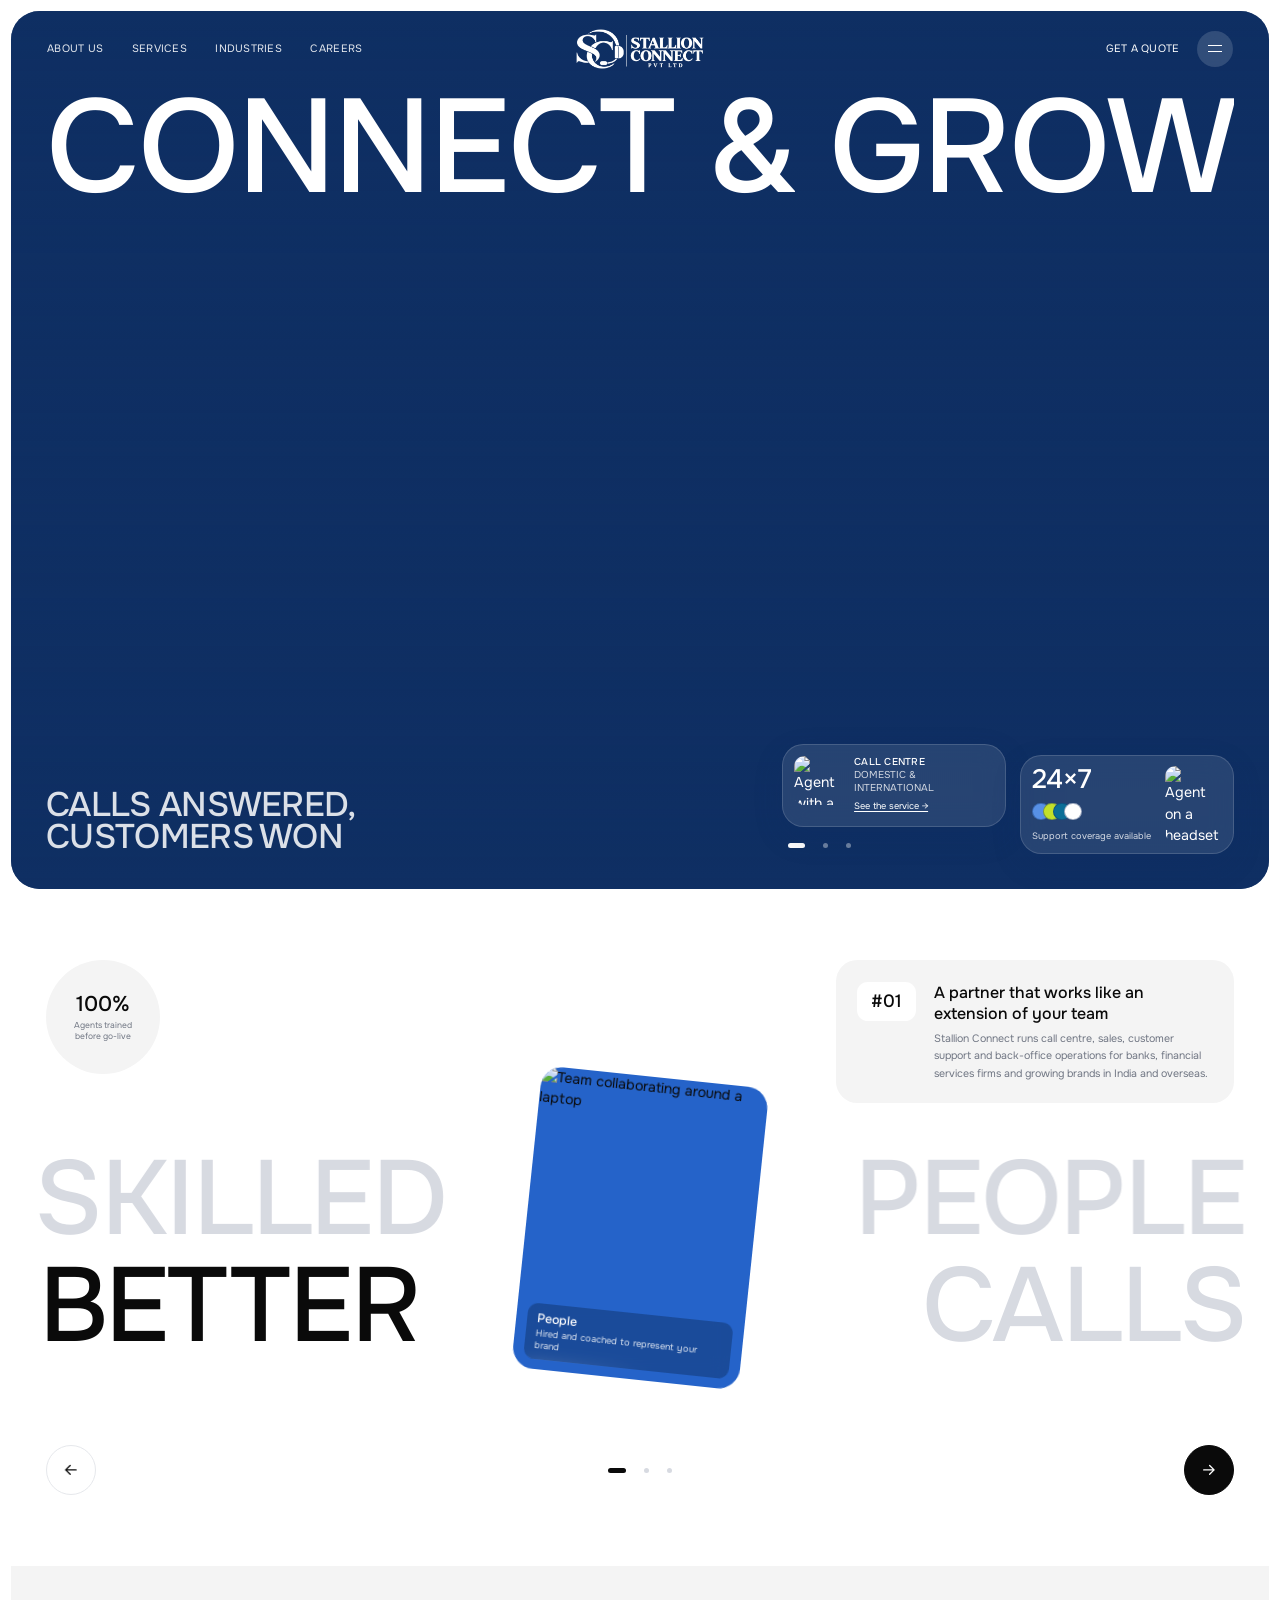
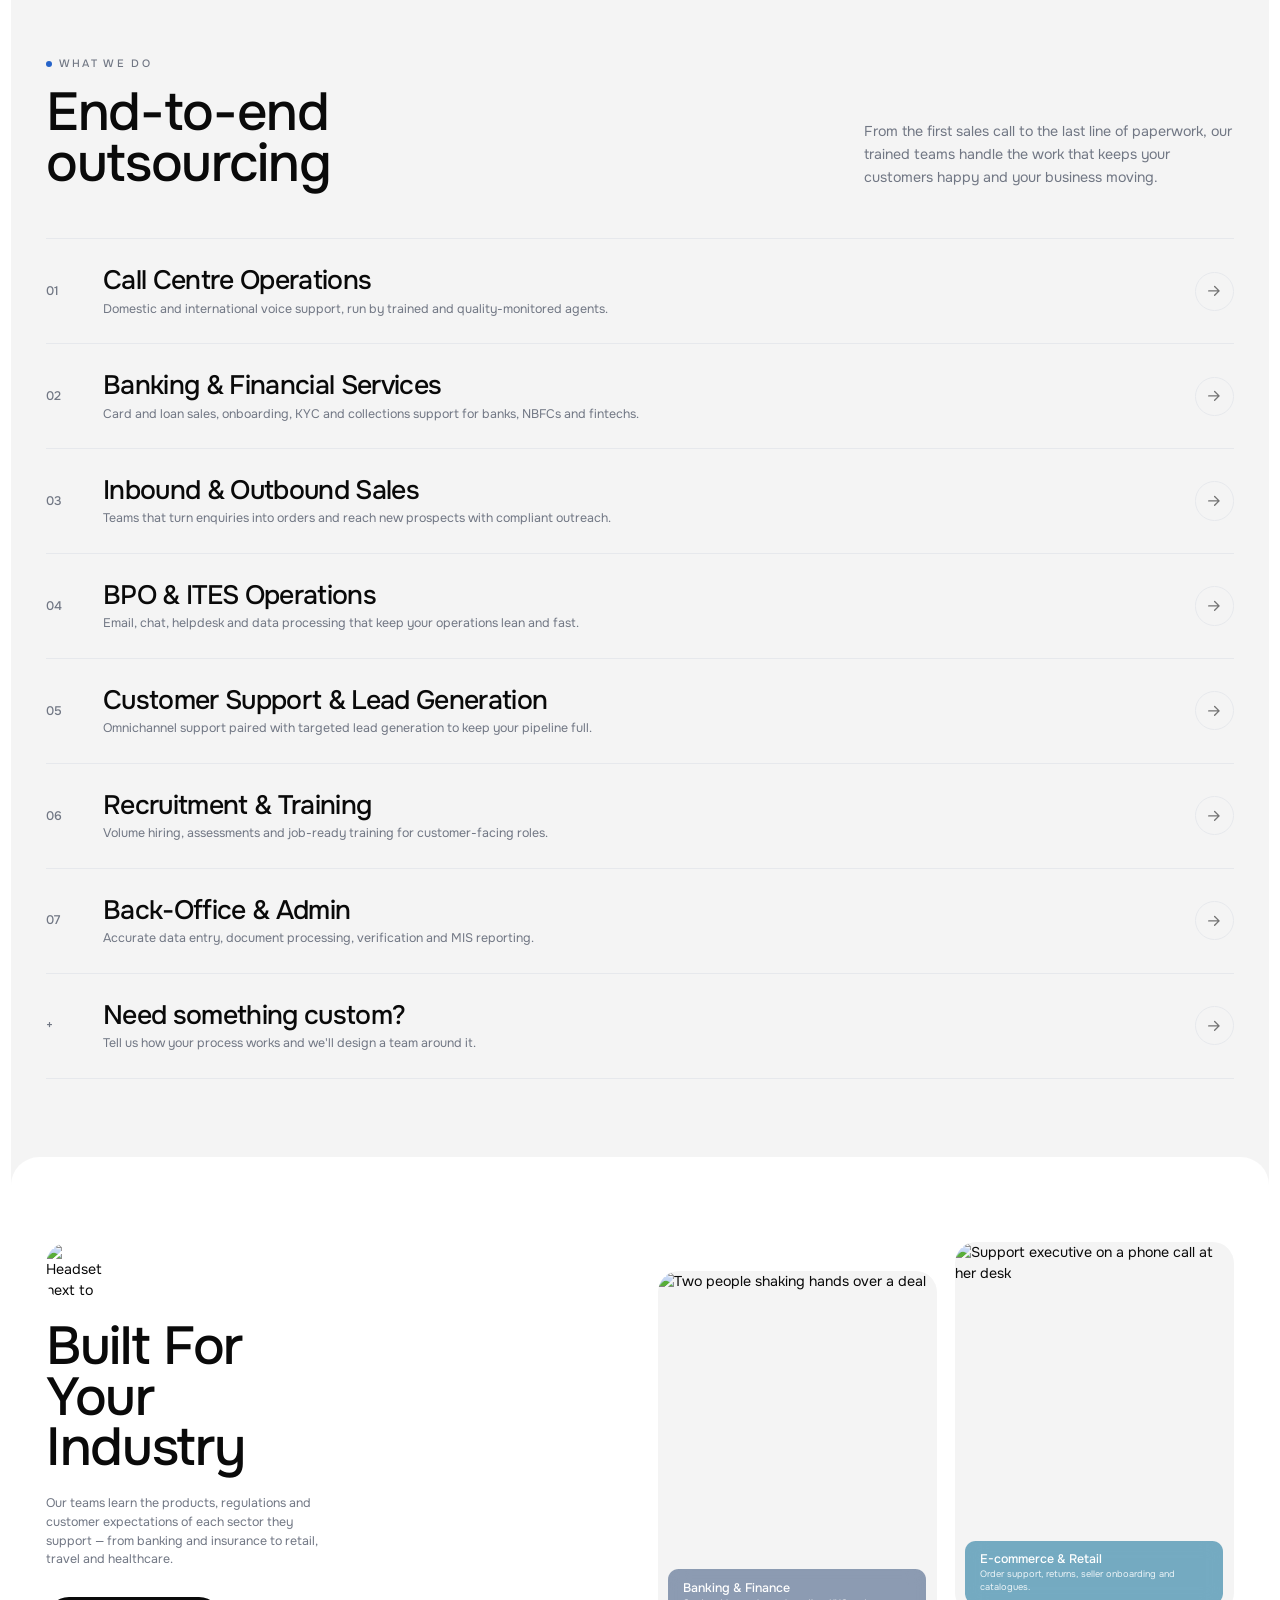
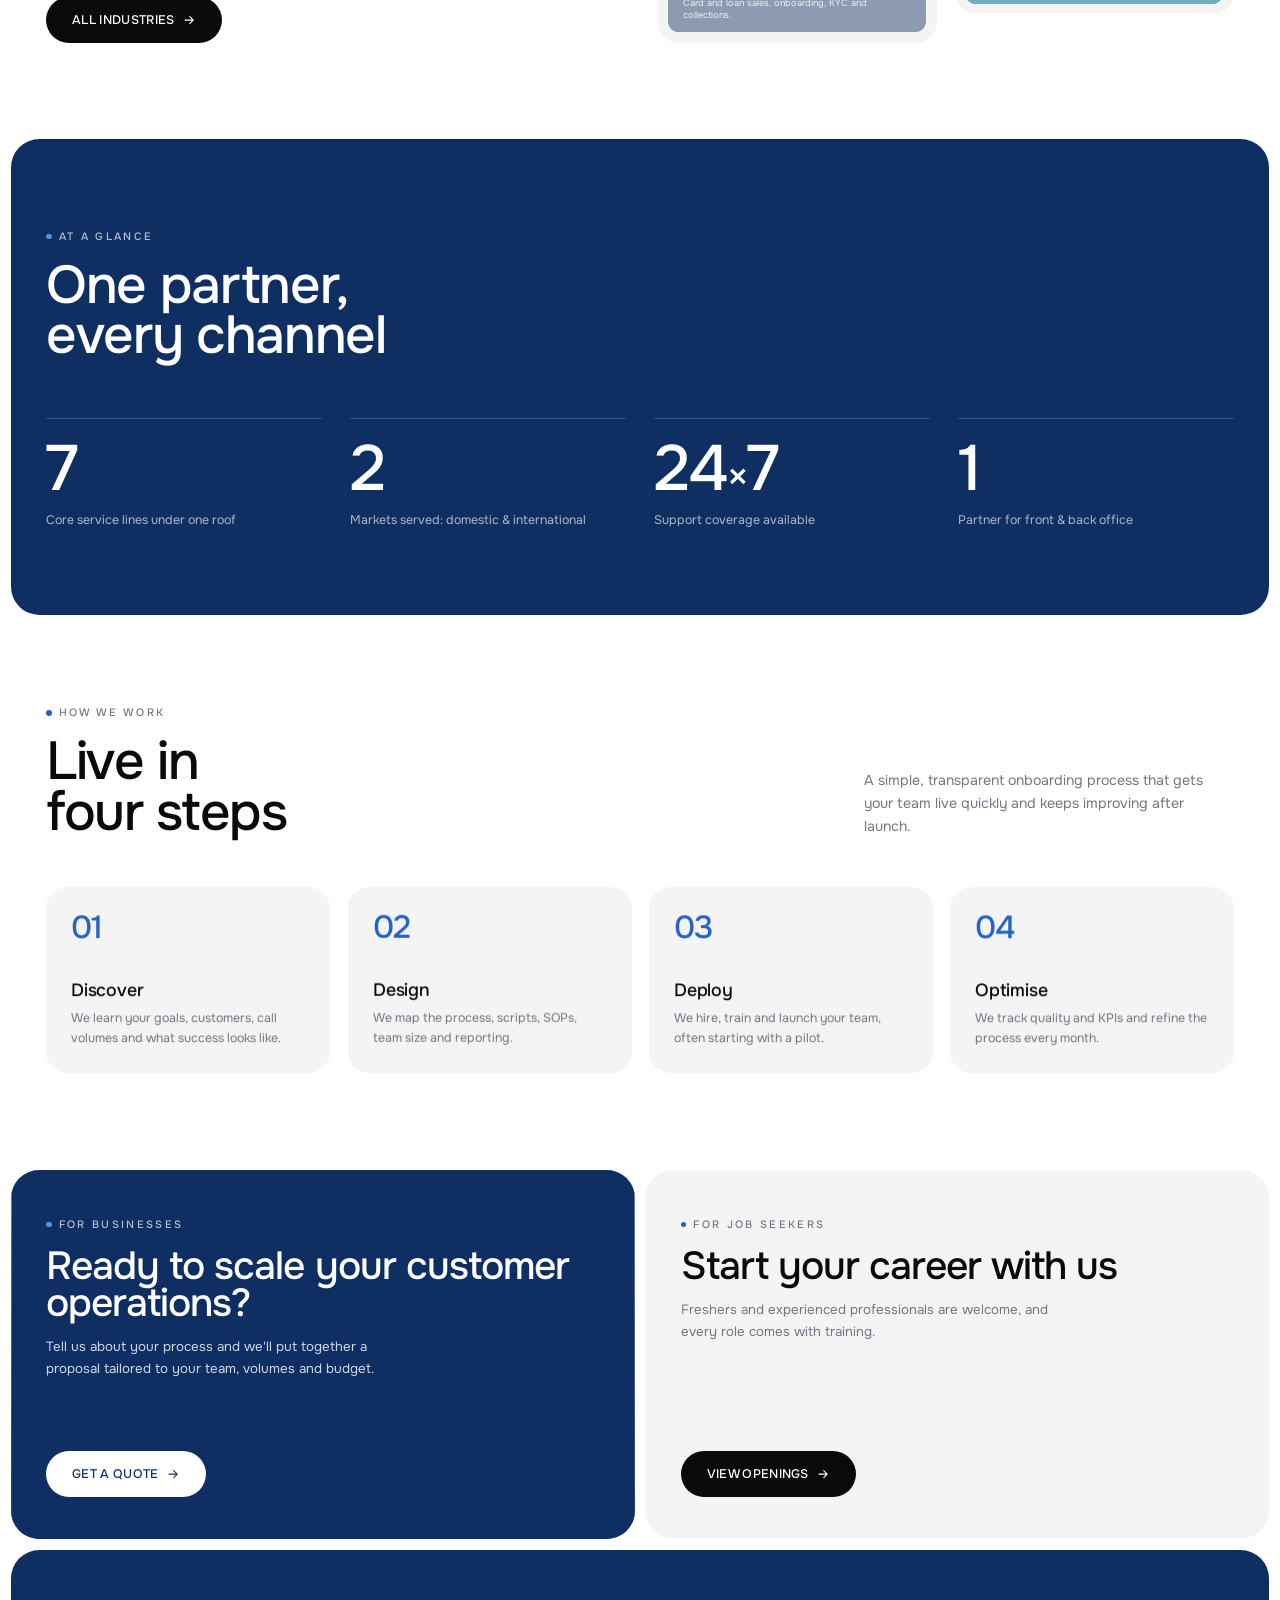
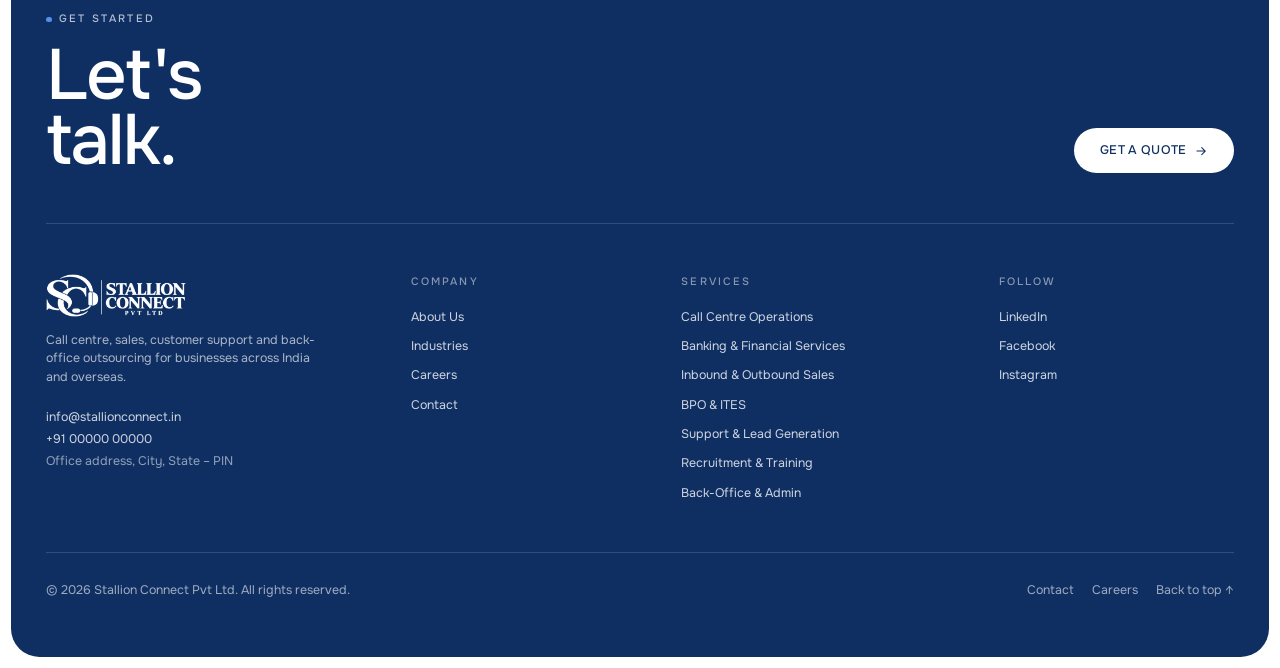
==== commit 96ecd050: "Keep the header visible while scrolling The header now sits in a fixed bar: it looks the same over t" ====
--- a/index.html
+++ b/index.html
@@ -32,13 +32,8 @@
     <div class="loader-mark" id="loader-mark"><img src="assets/img/logo-white.png" alt="" width="490" height="150"></div>
     <div class="loader-track"><div class="loader-fill" id="loader-fill"></div></div>
   </div>
-  <main id="main">
-    <section class="hero" aria-labelledby="hero-title">
-      <div class="plate"><div class="plate-inner" data-parallax="0,12">
-        <img src="https://images.unsplash.com/photo-1766066014237-00645c74e9c6?auto=format&fit=crop&w=2000&q=70" alt="Customer care agents wearing headsets at their desks" fetchpriority="high">
-      </div></div>
-      
-    <header class="site-header">
+  <header class="site-header" id="site-header">
+    <div class="hdr-bar">
       <nav class="nav-left" aria-label="Main"><a href="about.html">About Us</a><a href="services.html">Services</a><a href="industries.html">Industries</a><a href="careers.html">Careers</a></nav>
       <a class="brand" href="index.html" aria-label="Stallion Connect home">
         <img src="assets/img/logo-white.png" alt="Stallion Connect Pvt Ltd" width="490" height="150">
@@ -47,7 +42,14 @@
         <a class="book-link" href="contact.html" data-open-modal>Get a Quote</a>
         <button class="burger" id="burger" type="button" aria-label="Open menu" aria-expanded="false" aria-controls="menu"><span><i></i><i></i></span></button>
       </div>
-    </header>
+    </div>
+  </header>
+  <main id="main">
+    <section class="hero" aria-labelledby="hero-title">
+      <div class="plate"><div class="plate-inner" data-parallax="0,12">
+        <img src="https://images.unsplash.com/photo-1766066014237-00645c74e9c6?auto=format&fit=crop&w=2000&q=70" alt="Customer care agents wearing headsets at their desks" fetchpriority="high">
+      </div></div>
+      <div class="hdr-space" aria-hidden="true"></div>
       <div class="hero-title-wrap">
         <h1 class="hero-title" id="hero-title" data-gate data-words data-fit data-stagger="140">Connect &amp; Grow</h1>
       </div>
--- a/assets/css/styles.css
+++ b/assets/css/styles.css
@@ -172,14 +172,31 @@
 .sec-body { margin-top: 3.5rem; }
 
 /* ---------- header ---------- */
-.site-header { display: flex; align-items: center; padding: 1.5rem 1.5rem 0; font-size: .75rem; color: #fff; position: relative; z-index: 5; }
-@media (min-width: 640px) { .site-header { padding: 2rem 2.5rem 0; } }
+/* Fixed bar: sits over the navy hero at the top, then floats as a glass pill once scrolled */
+.site-header { position: fixed; top: 0; left: .5rem; right: .5rem; z-index: 60; pointer-events: none; }
+@media (min-width: 640px) { .site-header { left: .75rem; right: .75rem; } }
+.hdr-bar {
+  pointer-events: auto; display: flex; align-items: center; max-width: 100%; margin: 0 auto;
+  padding: 1.5rem 1.5rem 0; font-size: .75rem; color: #fff;
+  border: 1px solid transparent; border-radius: var(--radius-pill);
+  transition: max-width .6s var(--expo), margin .6s var(--expo), padding .6s var(--expo), background-color .6s var(--expo), border-color .6s var(--expo), box-shadow .6s var(--expo);
+}
+@media (min-width: 640px) { .hdr-bar { padding: 2rem 2.5rem 0; } }
+.site-header.is-scrolled .hdr-bar {
+  max-width: 72rem; margin-top: .75rem; padding: .5rem .5rem .5rem 1.5rem;
+  background: rgba(15, 47, 99, .82); border-color: rgba(255, 255, 255, .12);
+  box-shadow: 0 1.25rem 3rem -1.5rem rgba(15, 47, 99, .55);
+  -webkit-backdrop-filter: blur(16px) saturate(140%); backdrop-filter: blur(16px) saturate(140%);
+}
+.site-header.is-scrolled .brand img { height: 2.25rem; }
+.hdr-space { height: 4.25rem; flex-shrink: 0; }
+@media (min-width: 640px) { .hdr-space { height: 4.75rem; } }
 .nav-left { display: none; flex: 1; gap: 2rem; }
 .nav-left a { color: rgba(255, 255, 255, .9); transition: color .2s; text-transform: uppercase; letter-spacing: .025em; }
 .nav-left a:hover, .nav-left a[aria-current="page"] { color: #fff; }
 .nav-left a[aria-current="page"] { text-decoration: underline; text-underline-offset: .35em; }
 .brand { flex: 1; display: flex; align-items: center; }
-.brand img { height: 2.75rem; width: auto; }
+.brand img { height: 2.75rem; width: auto; transition: height .6s var(--expo); }
 @media (min-width: 1024px) { .nav-left { display: flex; } .brand { justify-content: center; } }
 .header-right { flex: 1; display: flex; justify-content: flex-end; align-items: center; gap: 1rem; }
 @media (min-width: 640px) { .header-right { gap: 1.25rem; } }
@@ -360,14 +377,14 @@
 .scope .check-list li:last-child { border-bottom: 0; padding-bottom: 0; }
 
 /* ---------- services page ---------- */
-.subnav { position: sticky; top: .5rem; z-index: 40; margin-top: .75rem; display: flex; justify-content: center; pointer-events: none; }
-@media (min-width: 640px) { .subnav { top: .75rem; } }
+.subnav { position: sticky; top: 4.75rem; z-index: 40; margin-top: .75rem; display: flex; justify-content: center; pointer-events: none; }
+@media (min-width: 640px) { .subnav { top: 5.25rem; } }
 .subnav-track { pointer-events: auto; display: flex; gap: .25rem; overflow-x: auto; scrollbar-width: none; max-width: 100%; padding: .375rem; border-radius: var(--radius-pill); background: rgba(255, 255, 255, .85); border: 1px solid var(--hairline); box-shadow: 0 .5rem 1.5rem rgba(15, 47, 99, .08); -webkit-backdrop-filter: blur(12px); backdrop-filter: blur(12px); }
 .subnav-track::-webkit-scrollbar { display: none; }
 .subnav-track a { flex-shrink: 0; font-size: .75rem; font-weight: 500; text-transform: uppercase; letter-spacing: .06em; padding: .55rem 1rem; border-radius: var(--radius-pill); color: var(--ink-soft); transition: background-color .25s, color .25s; }
 .subnav-track a:hover { color: var(--ink); }
 .subnav-track a.is-active { background: var(--ink); color: #fff; }
-.svc { scroll-margin-top: 5rem; }
+.svc { scroll-margin-top: 9rem; }
 .svc + .svc { margin-top: .75rem; }
 .svc-grid { display: grid; grid-template-columns: 1fr; gap: 3rem; }
 @media (min-width: 1024px) { .svc-grid { grid-template-columns: 1.5fr 1fr; gap: 5rem; align-items: start; } }
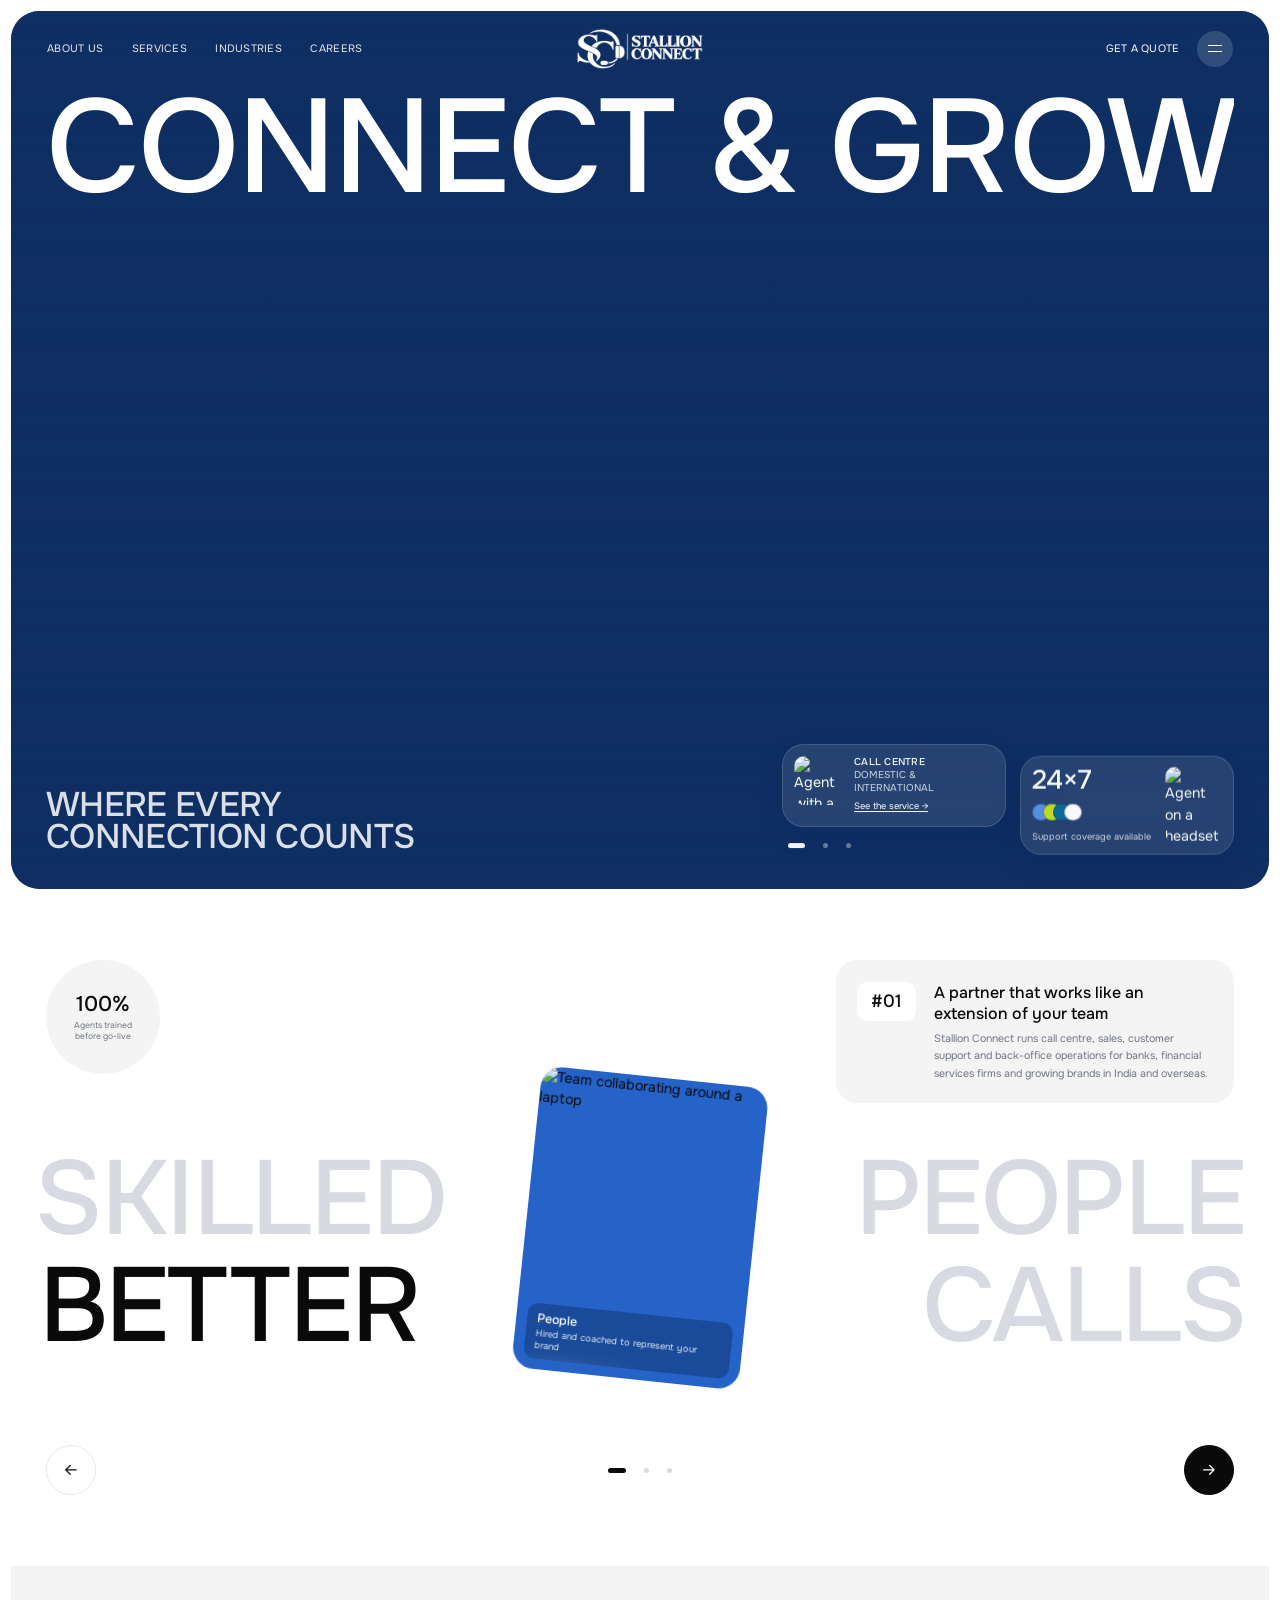
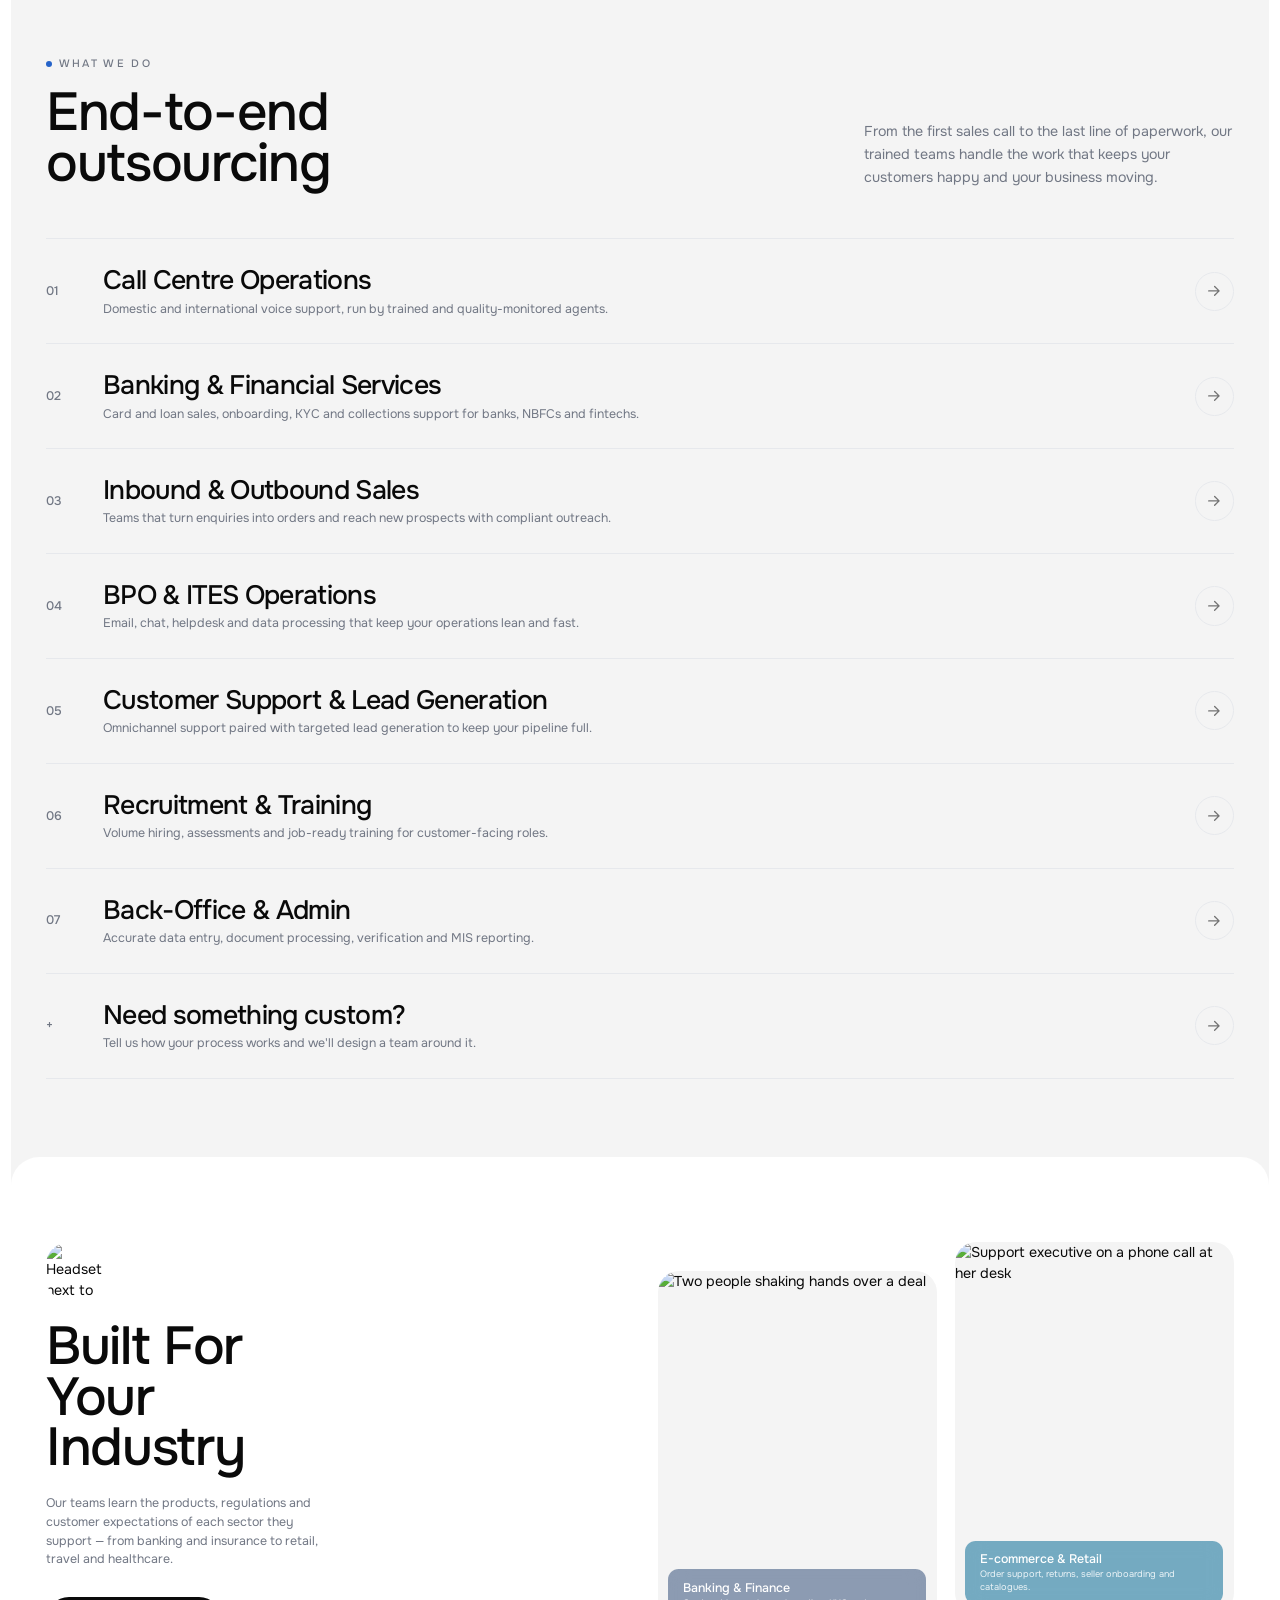
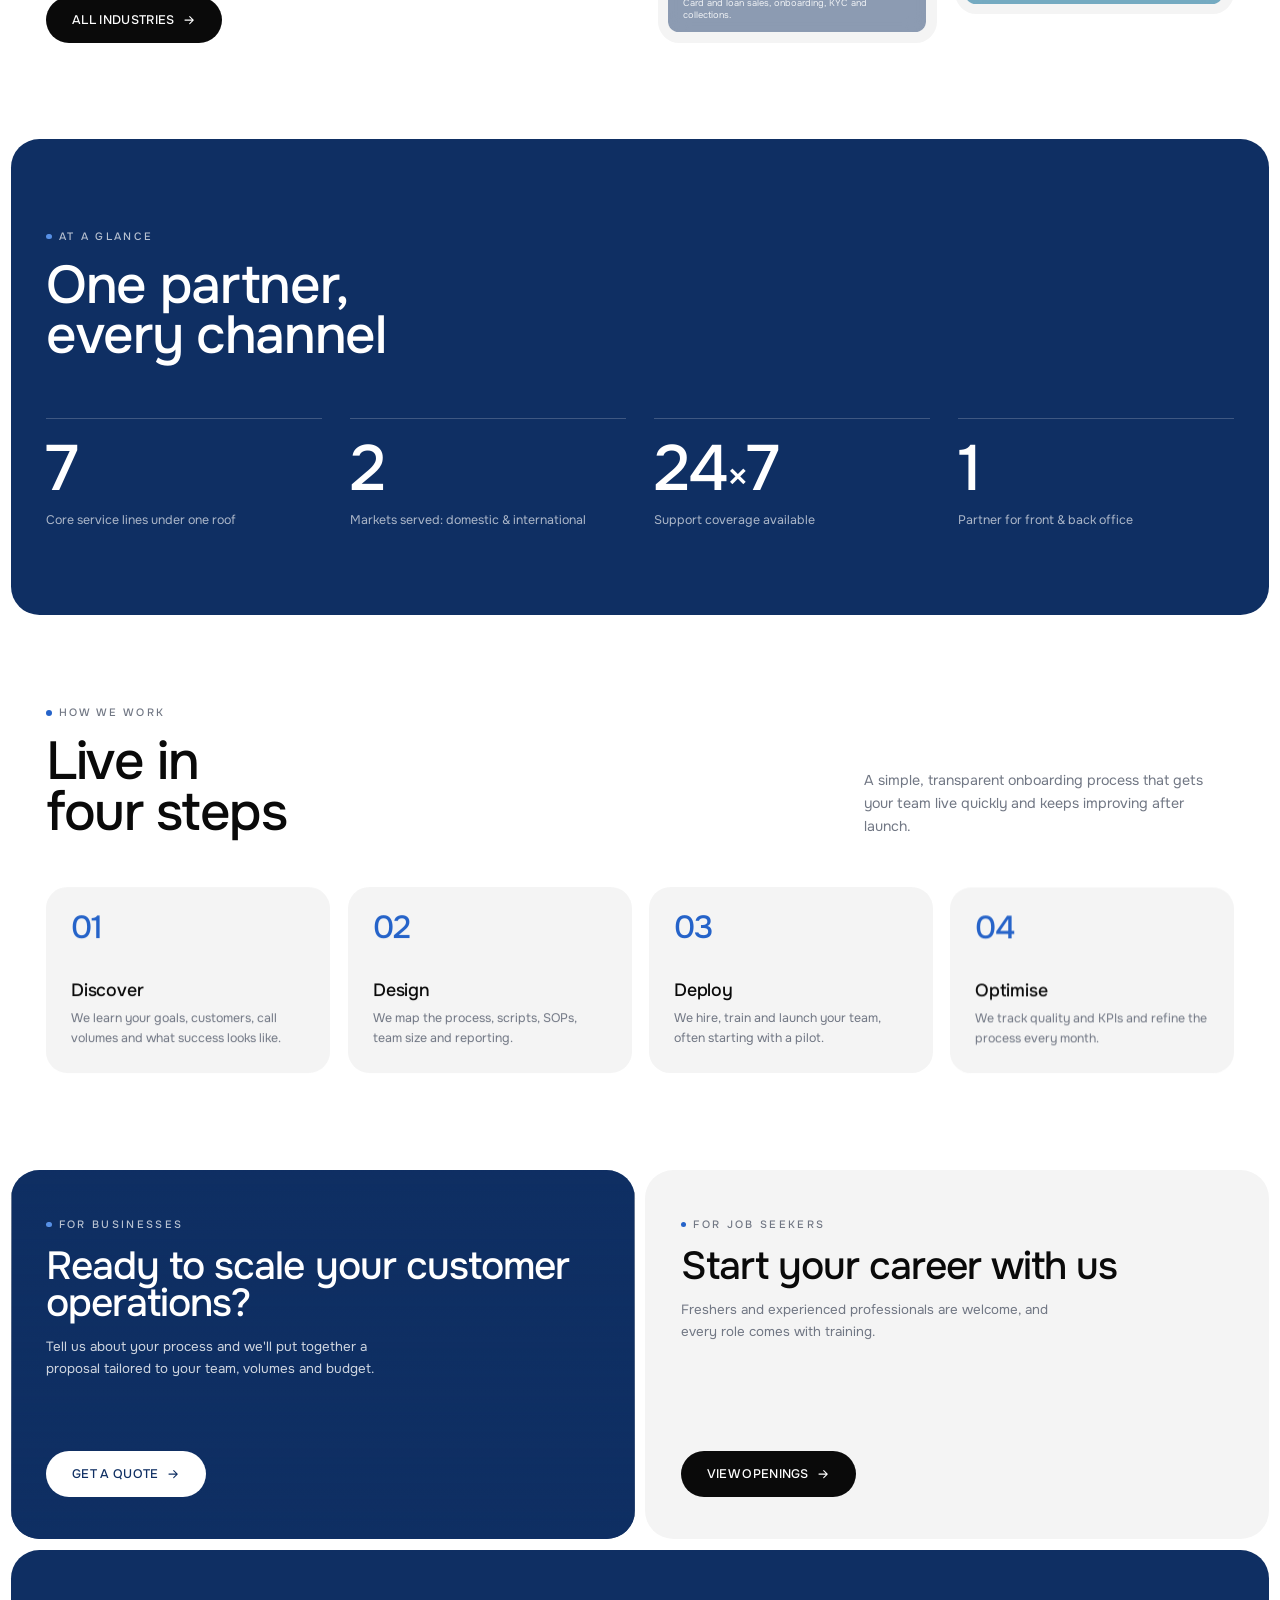
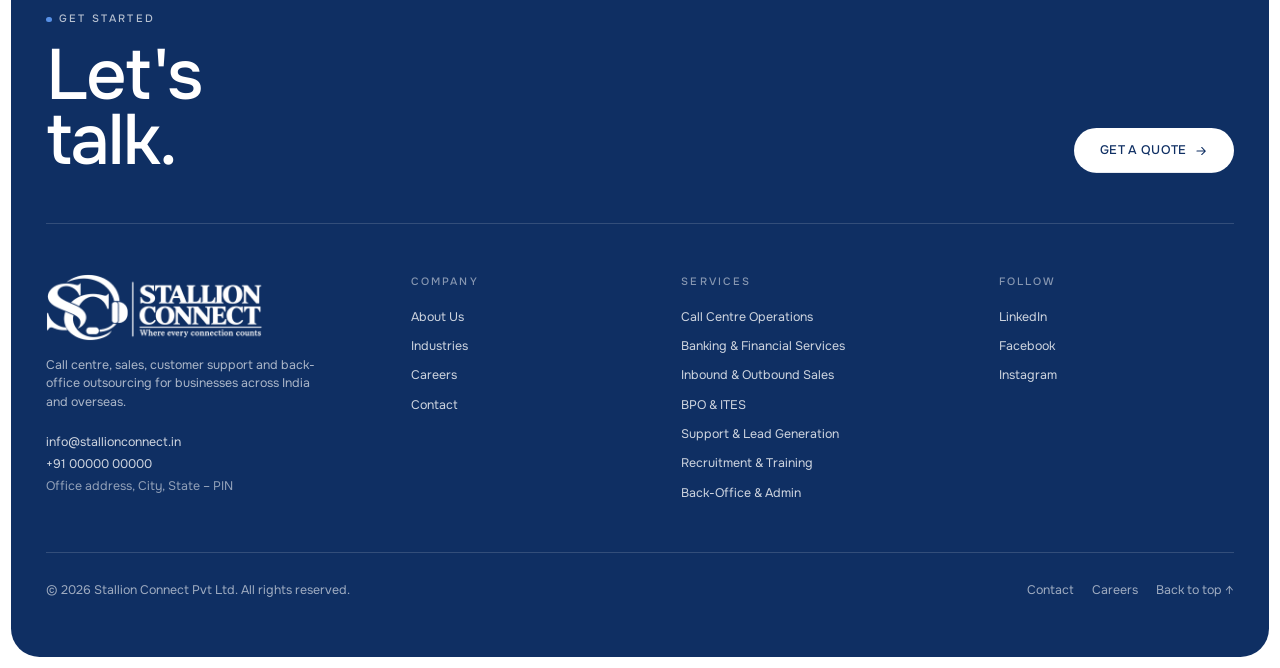
==== commit bd45a5fd: "Use the final logo and tagline Replace the demo logo with the final Stallion Connect logo and its ta" ====
--- a/index.html
+++ b/index.html
@@ -3,12 +3,12 @@
 <head>
   <meta charset="UTF-8">
   <meta name="viewport" content="width=device-width, initial-scale=1">
-  <title>Stallion Connect Pvt Ltd | Call Centre, BPO &amp; Back-Office Services</title>
+  <title>Stallion Connect Pvt Ltd | Where every connection counts — Call Centre, BPO &amp; Back-Office</title>
   <meta name="description" content="Stallion Connect Pvt Ltd provides domestic and international call centre operations, banking and financial services outsourcing, inbound and outbound sales, customer support, lead generation, recruitment and back-office services.">
   <meta name="theme-color" content="#0f2f63">
   <meta property="og:type" content="website">
   <meta property="og:site_name" content="Stallion Connect Pvt Ltd">
-  <meta property="og:title" content="Stallion Connect Pvt Ltd | Call Centre, BPO &amp; Back-Office Services">
+  <meta property="og:title" content="Stallion Connect Pvt Ltd | Where every connection counts — Call Centre, BPO &amp; Back-Office">
   <meta property="og:description" content="Stallion Connect Pvt Ltd provides domestic and international call centre operations, banking and financial services outsourcing, inbound and outbound sales, customer support, lead generation, recruitment and back-office services.">
   <!-- og:image must be a full URL on the live domain -->
   <meta property="og:image" content="https://connectstallion.github.io/assets/img/og-image.jpg">
@@ -29,14 +29,14 @@
 
   <script>try{if(sessionStorage.getItem('sc-intro'))document.documentElement.classList.add('skip-intro');sessionStorage.setItem('sc-intro','1')}catch(e){}</script>
   <div class="loader" id="loader" aria-hidden="true">
-    <div class="loader-mark" id="loader-mark"><img src="assets/img/logo-white.png" alt="" width="490" height="150"></div>
+    <div class="loader-mark" id="loader-mark"><img src="assets/img/logo-white.png" alt="" width="900" height="281"></div>
     <div class="loader-track"><div class="loader-fill" id="loader-fill"></div></div>
   </div>
   <header class="site-header" id="site-header">
     <div class="hdr-bar">
       <nav class="nav-left" aria-label="Main"><a href="about.html">About Us</a><a href="services.html">Services</a><a href="industries.html">Industries</a><a href="careers.html">Careers</a></nav>
       <a class="brand" href="index.html" aria-label="Stallion Connect home">
-        <img src="assets/img/logo-white.png" alt="Stallion Connect Pvt Ltd" width="490" height="150">
+        <img src="assets/img/logo-compact-white.png" alt="Stallion Connect — Where every connection counts" width="640" height="200">
       </a>
       <div class="header-right">
         <a class="book-link" href="contact.html" data-open-modal>Get a Quote</a>
@@ -55,7 +55,7 @@
       </div>
       <div class="hero-bottom">
         <div>
-          <p class="tagline sl" data-gate data-base="350" data-stagger="110" data-dur="900"><span class="ln"><span>Calls Answered,</span></span><span class="ln"><span>Customers Won</span></span></p>
+          <p class="tagline sl" data-gate data-base="350" data-stagger="110" data-dur="900"><span class="ln"><span>Where Every</span></span><span class="ln"><span>Connection Counts</span></span></p>
         </div>
         <div class="hero-cluster">
           <div class="coll" data-iv="{&quot;f&quot;:{&quot;opacity&quot;:0,&quot;y&quot;:28},&quot;c&quot;:[200,26],&quot;d&quot;:650,&quot;g&quot;:1}">
@@ -305,7 +305,7 @@
       </div>
       <div class="f-cols">
         <div class="f-brand">
-          <img src="assets/img/logo-white.png" alt="Stallion Connect Pvt Ltd" width="490" height="150" loading="lazy">
+          <img src="assets/img/logo-white.png" alt="Stallion Connect — Where every connection counts" width="900" height="281" loading="lazy">
           <p class="f-blurb">Call centre, sales, customer support and back-office outsourcing for businesses across India and overseas.</p>
           <!-- TODO: replace with the company's real address, phone and email -->
           <address>
@@ -356,7 +356,7 @@
     <div class="menu-back" id="menu-back"></div>
     <div class="menu-panel" id="menu-panel" role="dialog" aria-modal="true" aria-label="Menu">
       <div class="menu-top">
-        <img src="assets/img/logo-white.png" alt="Stallion Connect Pvt Ltd" width="490" height="150">
+        <img src="assets/img/logo-compact-white.png" alt="Stallion Connect" width="640" height="200">
         <button class="circle-btn x-btn" id="menu-close" type="button" aria-label="Close menu"><svg class="i" viewBox="0 0 24 24" aria-hidden="true"><path d="M6 6l12 12M18 6L6 18"/></svg></button>
       </div>
       <nav class="menu-nav" id="menu-nav" aria-label="Menu"><a href="index.html" aria-current="page">Home</a><a href="about.html">About Us</a><a href="services.html">Services</a><a href="industries.html">Industries</a><a href="careers.html">Careers</a><a href="contact.html">Contact</a></nav>
--- a/assets/css/styles.css
+++ b/assets/css/styles.css
@@ -456,7 +456,7 @@
 @media (min-width: 640px) { .f-cols { grid-template-columns: 1fr 1fr; } }
 @media (min-width: 1024px) { .f-cols { grid-template-columns: 1.4fr 1fr 1.2fr 1fr; } }
 .f-brand { max-width: 20rem; }
-.f-brand img { height: 3rem; width: auto; }
+.f-brand img { height: 4.75rem; width: auto; }
 .f-blurb { font-size: .875rem; color: rgba(255, 255, 255, .65); margin-top: 1rem; }
 .f-brand address { font-style: normal; margin-top: 1.5rem; color: rgba(255, 255, 255, .8); font-size: .875rem; display: flex; flex-direction: column; gap: .25rem; }
 .f-brand address a:hover { color: #fff; }
@@ -512,7 +512,7 @@
 /* ---------- loader (home) ---------- */
 .loader { position: fixed; inset: 0; z-index: 200; background: var(--brand-deep); color: #fff; display: flex; flex-direction: column; align-items: center; justify-content: center; gap: 2rem; will-change: transform; }
 .loader-mark { opacity: 0; }
-.loader-mark img { height: 4rem; width: auto; }
+.loader-mark img { height: 6.5rem; width: auto; max-width: 80vw; object-fit: contain; }
 .loader-track { width: 10rem; height: 1px; border-radius: var(--radius-pill); background: rgba(255, 255, 255, .2); overflow: hidden; }
 .loader-fill { height: 100%; background: #fff; transform: scaleX(0); transform-origin: left; transition: transform 1280ms var(--inout) 120ms; }
 .loader-fill.go { transform: scaleX(1); }
